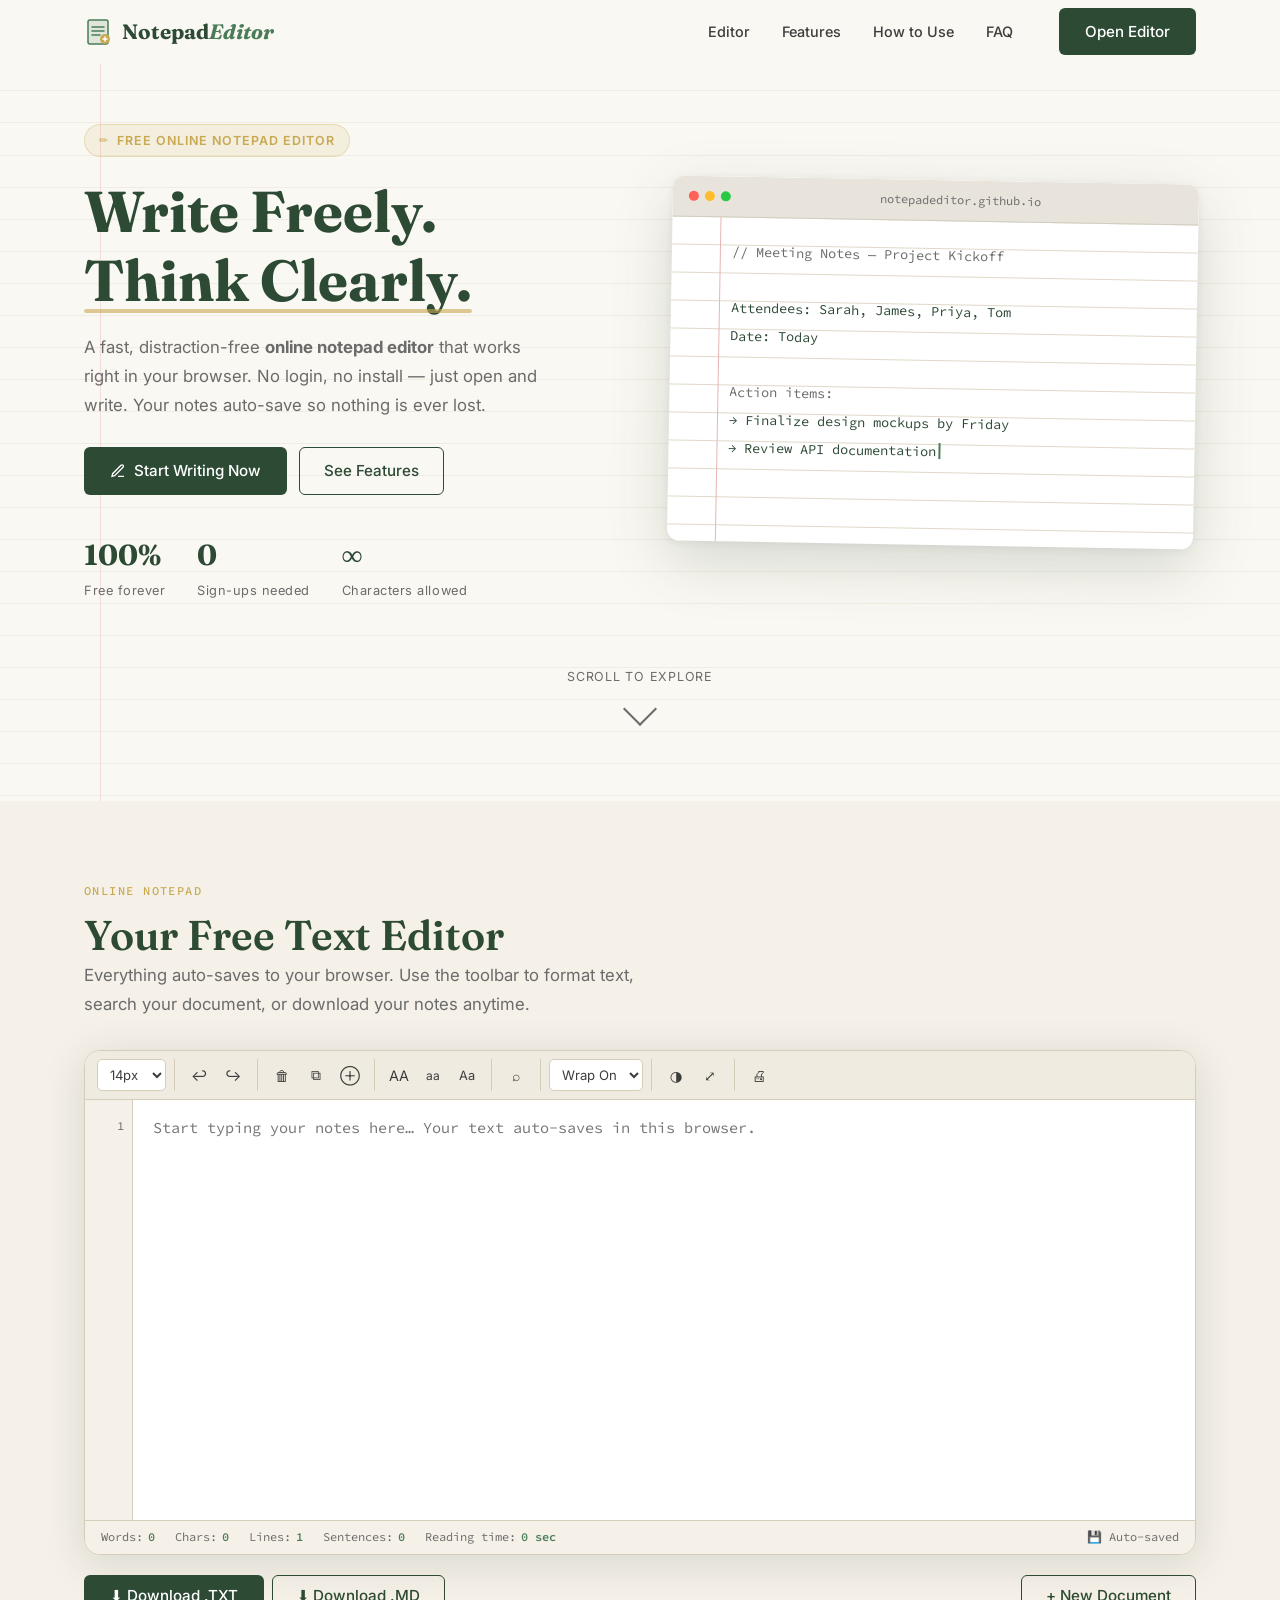
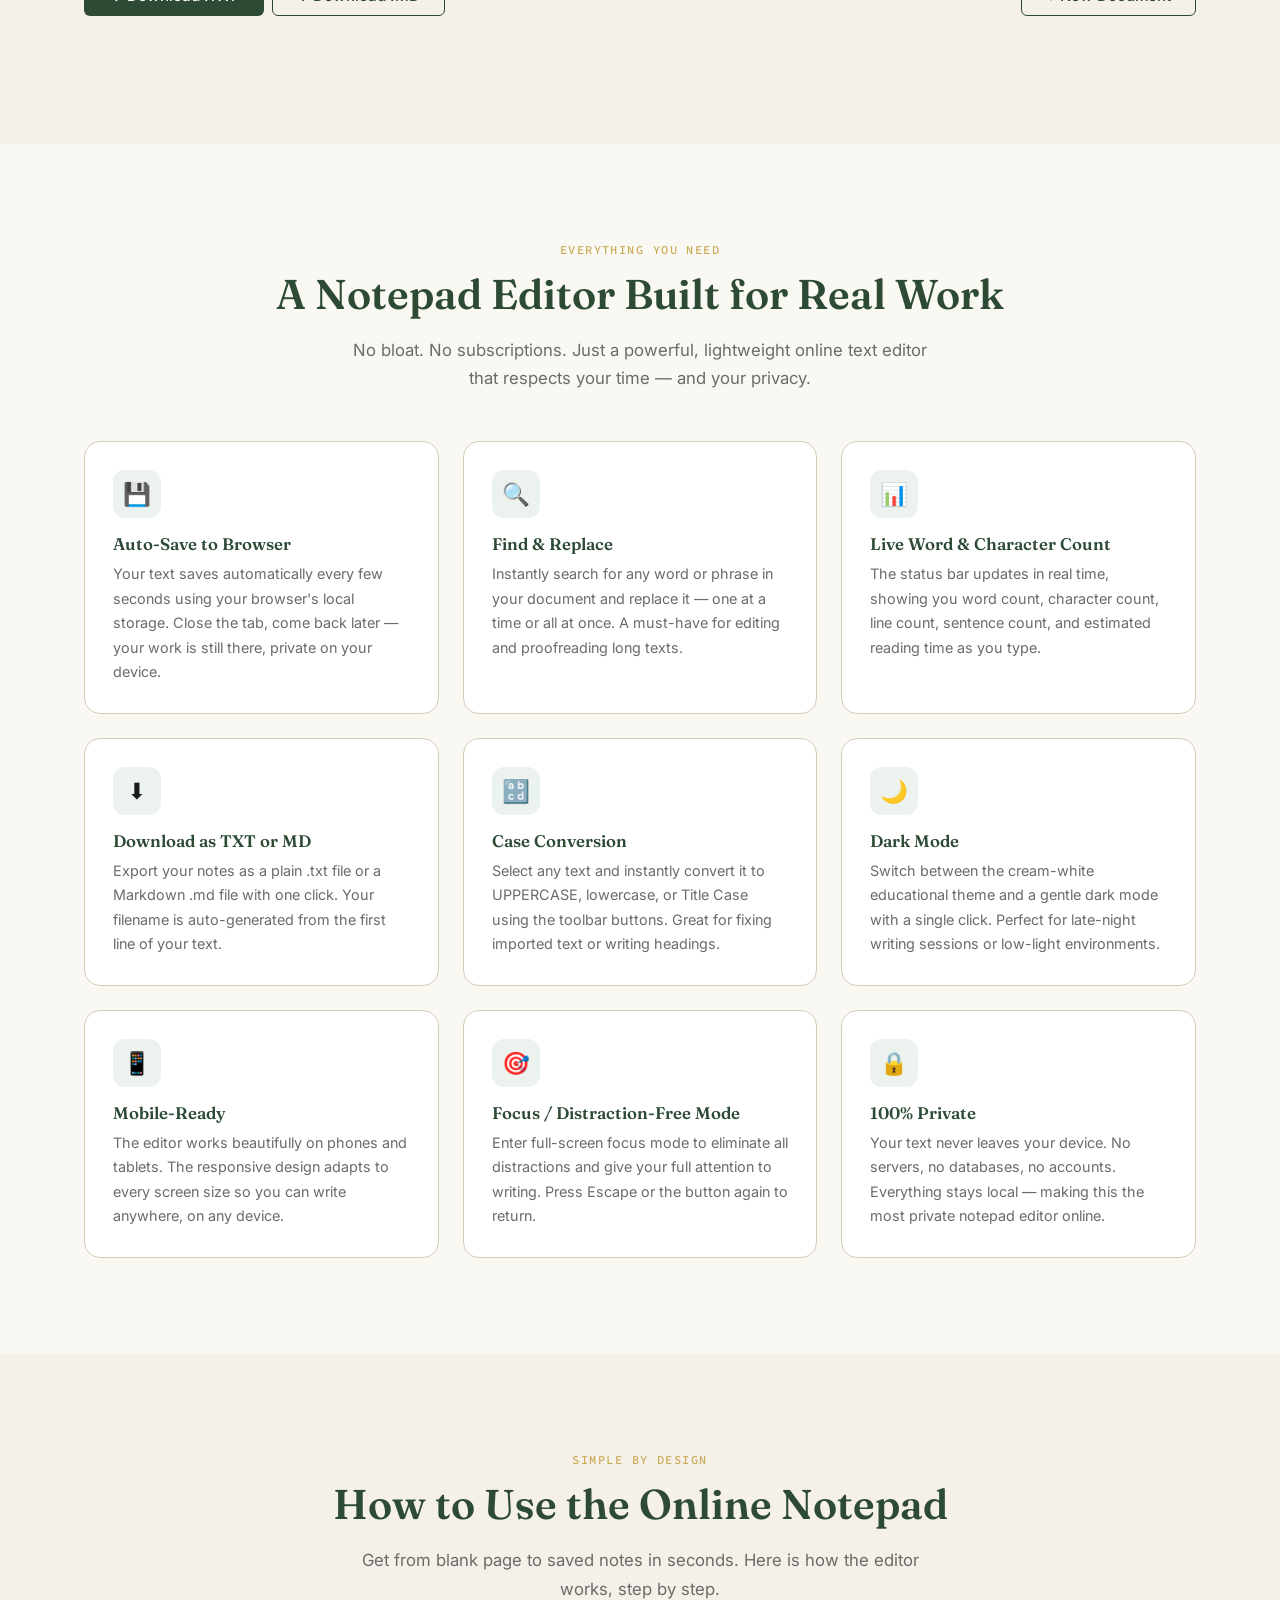
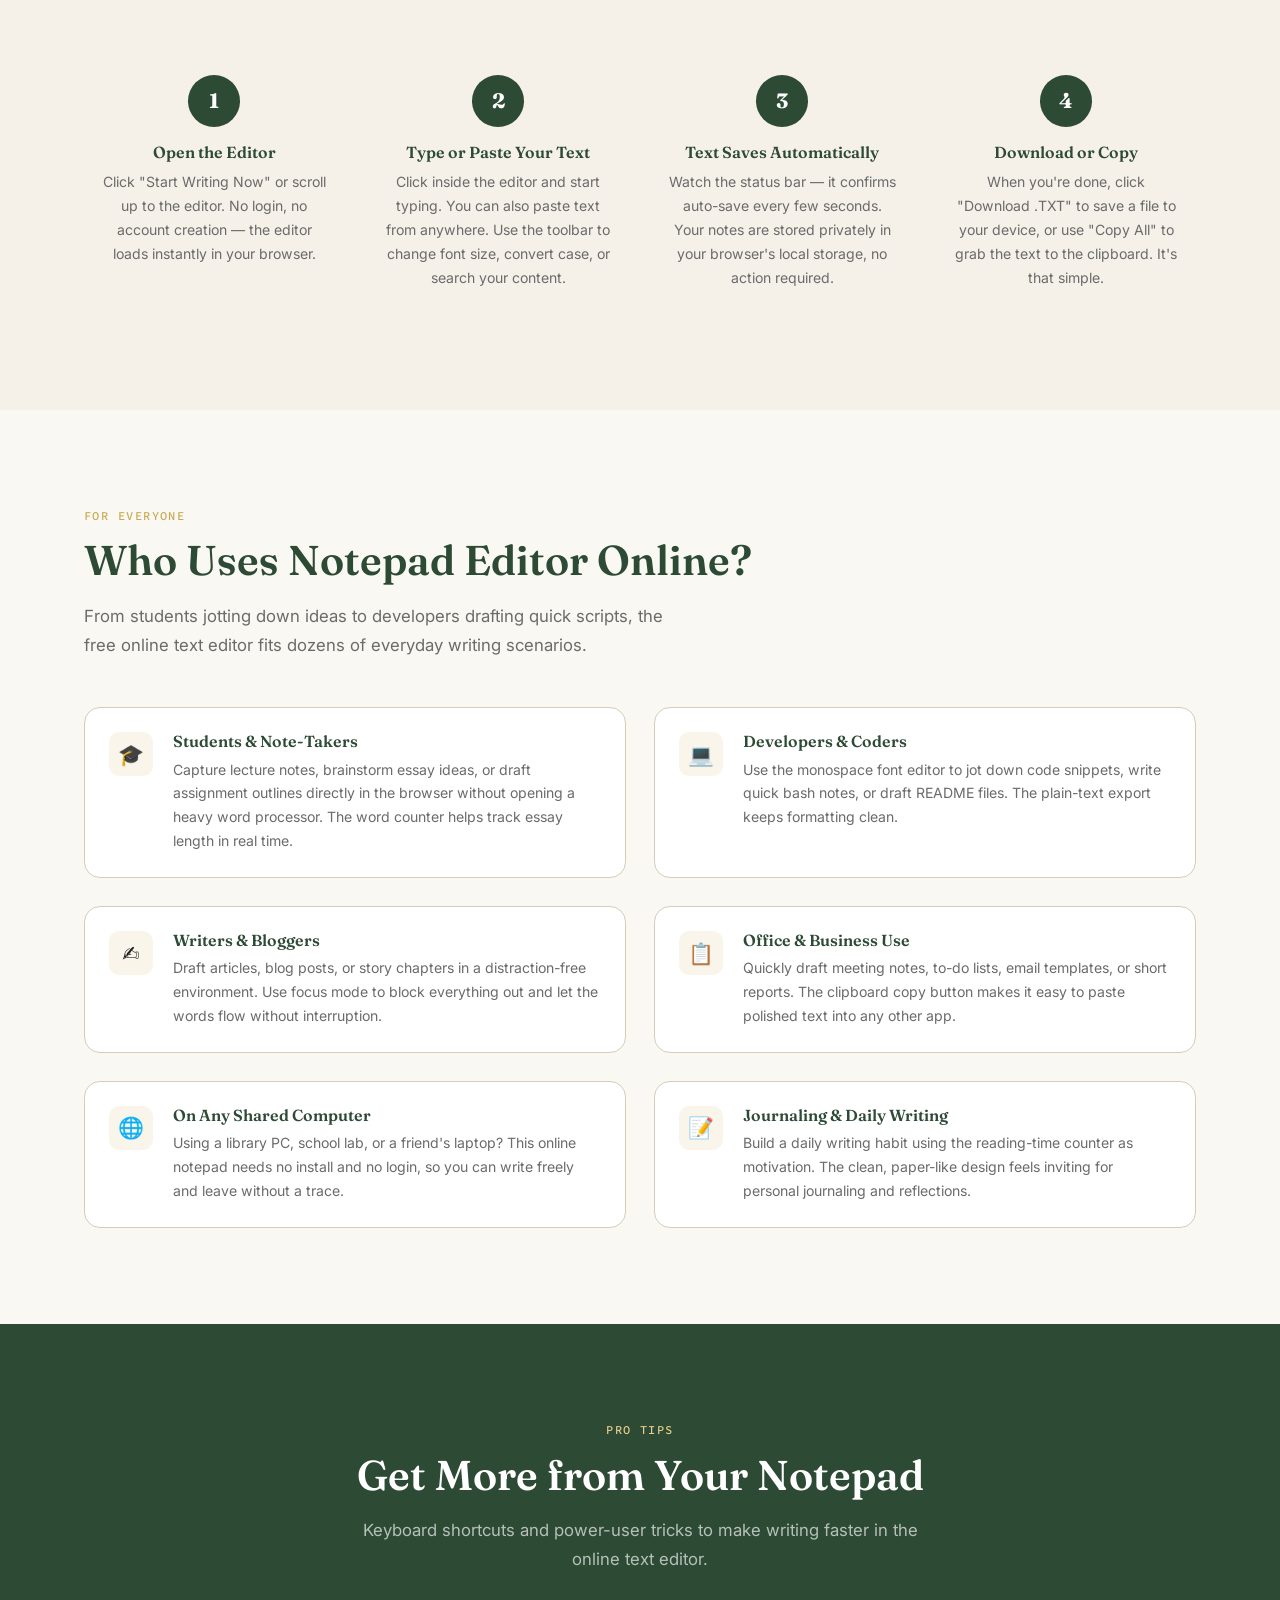
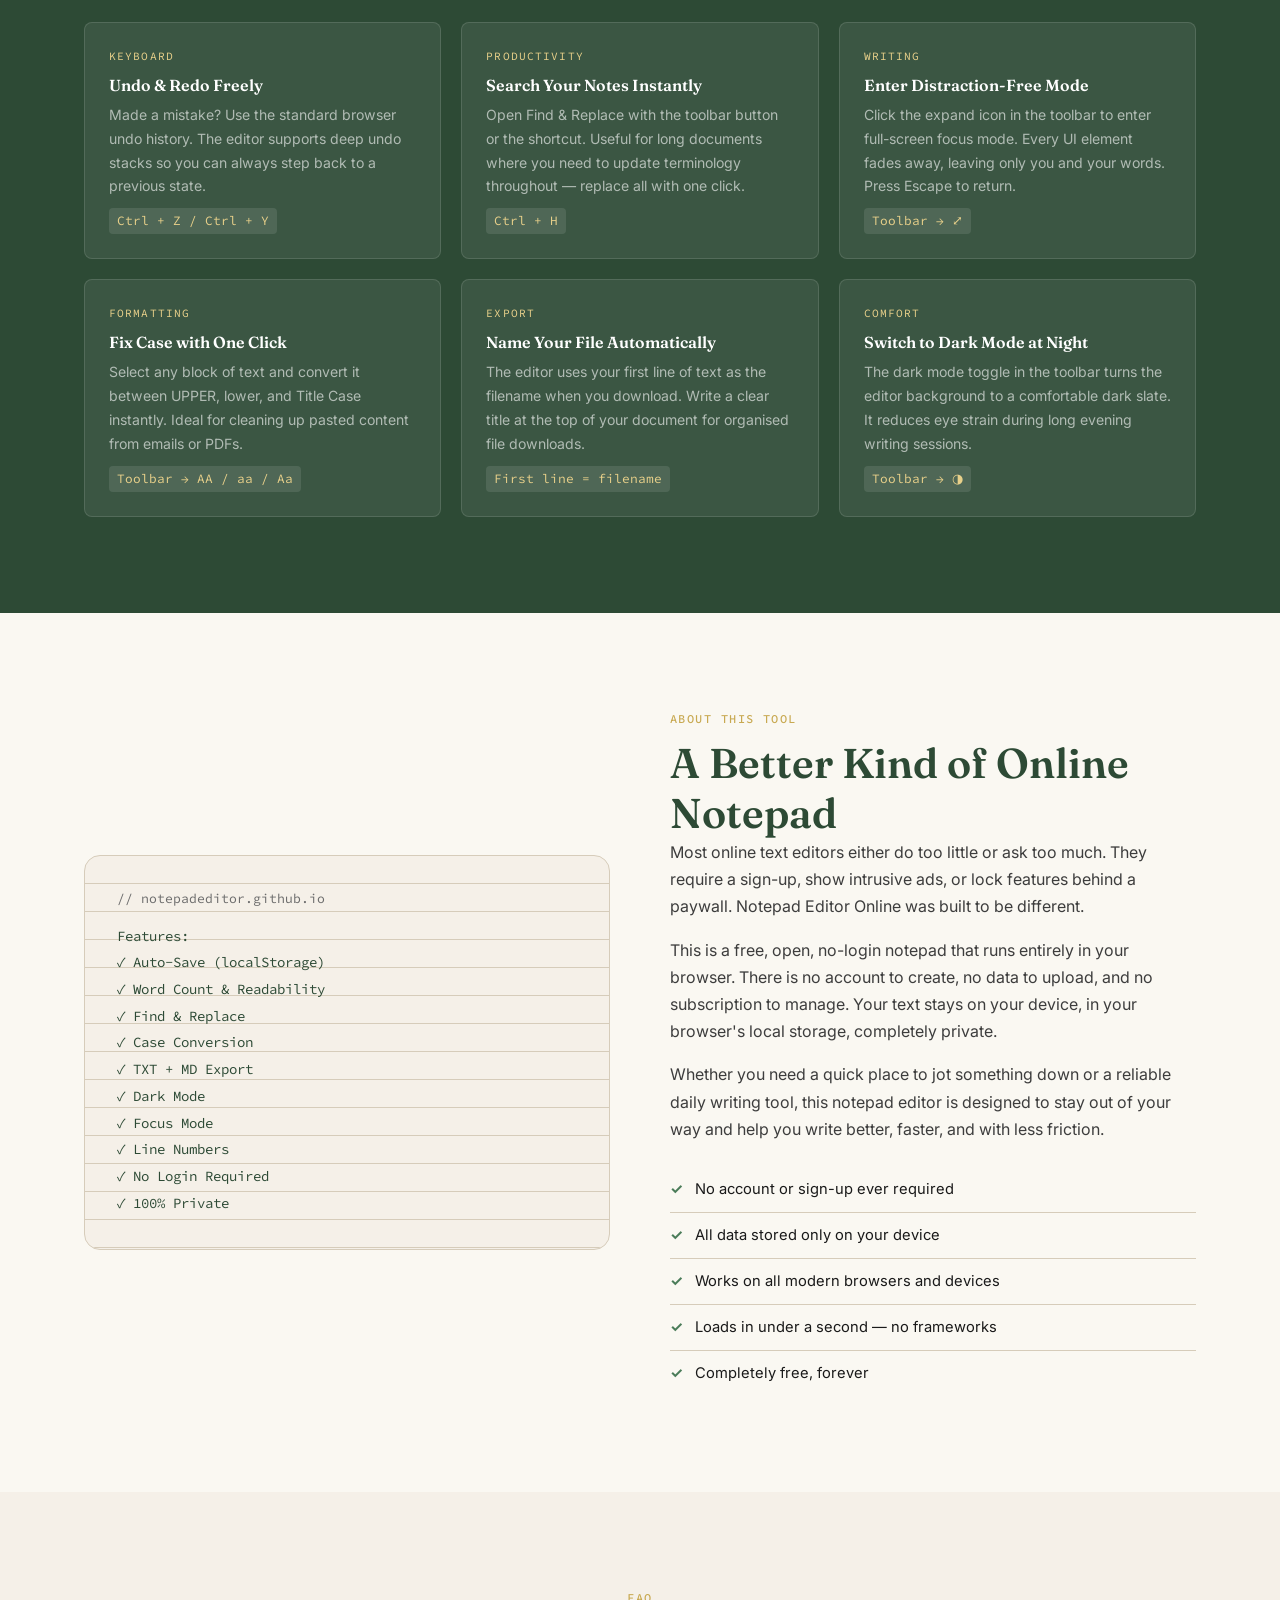
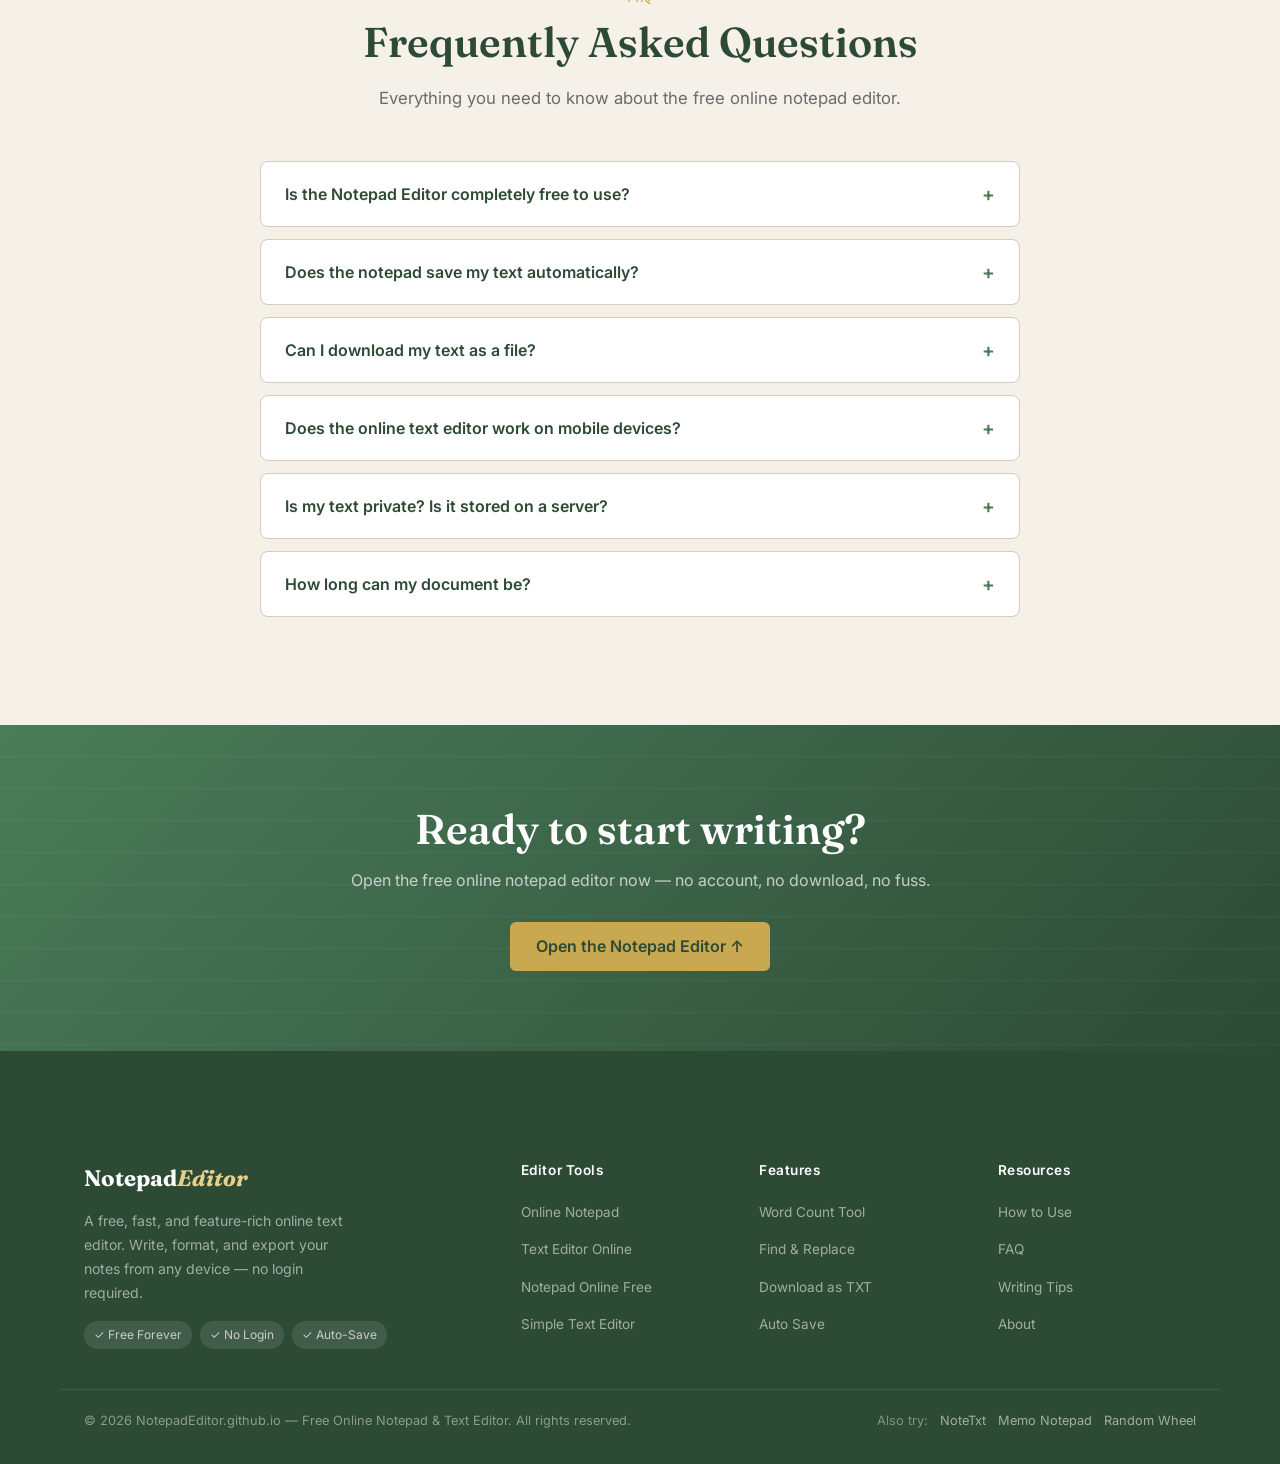
==== index.html @ 43a80bfe "Add files via upload" ====
<!DOCTYPE html>
<html lang="en">
<head>
  <meta charset="UTF-8">
  <meta name="viewport" content="width=device-width, initial-scale=1.0">
  <title>Notepad Editor Online — Free Text Editor | NotepadEditor.github.io</title>
  <meta name="description" content="Free online notepad editor with rich text formatting, word count, find & replace, auto-save, and download. Fast, distraction-free text editor — no login required.">
  <meta name="keywords" content="notepad editor, online notepad, text editor online, notepad online free, simple text editor, notepad editor online, free notepad, write online, online text editor">
  <meta name="robots" content="index, follow">
  <link rel="canonical" href="https://notepadeditor.github.io/">

  <!-- Open Graph -->
  <meta property="og:type" content="website">
  <meta property="og:url" content="https://notepadeditor.github.io/">
  <meta property="og:title" content="Notepad Editor Online — Free Text Editor">
  <meta property="og:description" content="Fast, free online notepad editor with word count, find & replace, auto-save, and download. No sign-up needed.">
  <meta property="og:image" content="https://notepadeditor.github.io/og-image.png">
  <meta property="og:site_name" content="NotepadEditor">

  <!-- Twitter Card -->
  <meta name="twitter:card" content="summary_large_image">
  <meta name="twitter:title" content="Notepad Editor Online — Free Text Editor">
  <meta name="twitter:description" content="Fast, free online notepad editor with word count, find & replace, auto-save, and download. No sign-up needed.">
  <meta name="twitter:image" content="https://notepadeditor.github.io/og-image.png">

  <!-- Analytics -->
  <script async src="https://www.googletagmanager.com/gtag/js?id=G-DH0NXE4ME3"></script>
  <script>
    window.dataLayer = window.dataLayer || [];
    function gtag(){dataLayer.push(arguments);}
    gtag('js', new Date());
    gtag('config', 'G-DH0NXE4ME3');
  </script>

  <!-- AdSense -->
  <script async src="https://pagead2.googlesyndication.com/pagead/js/adsbygoogle.js?client=ca-pub-9759808041159779" crossorigin="anonymous"></script>

  <!-- Schema Markup -->
  <script type="application/ld+json">
  {
    "@context": "https://schema.org",
    "@type": "WebApplication",
    "name": "Notepad Editor Online",
    "url": "https://notepadeditor.github.io/",
    "description": "A free online notepad and text editor with rich formatting, word count, find and replace, auto-save, and TXT download. No login required.",
    "applicationCategory": "ProductivityApplication",
    "operatingSystem": "Any",
    "browserRequirements": "Requires JavaScript",
    "offers": {
      "@type": "Offer",
      "price": "0",
      "priceCurrency": "USD"
    },
    "featureList": [
      "Word Count",
      "Character Count",
      "Find and Replace",
      "Auto Save",
      "Download as TXT",
      "Copy to Clipboard",
      "Text Formatting",
      "Line Numbers",
      "Dark Mode Toggle",
      "Distraction-Free Mode"
    ],
    "publisher": {
      "@type": "Organization",
      "name": "NotepadEditor"
    }
  }
  </script>
  <script type="application/ld+json">
  {
    "@context": "https://schema.org",
    "@type": "FAQPage",
    "mainEntity": [
      {
        "@type": "Question",
        "name": "Is the Notepad Editor completely free to use?",
        "acceptedAnswer": {
          "@type": "Answer",
          "text": "Yes! Notepad Editor Online is 100% free to use with no sign-up or login required. All features including auto-save, download, and find & replace are available at no cost."
        }
      },
      {
        "@type": "Question",
        "name": "Does Notepad Editor save my text automatically?",
        "acceptedAnswer": {
          "@type": "Answer",
          "text": "Yes, the editor auto-saves your text to your browser's local storage every few seconds. Your notes will still be there if you accidentally close the tab, as long as you return on the same browser."
        }
      },
      {
        "@type": "Question",
        "name": "Can I download my text file from the online notepad?",
        "acceptedAnswer": {
          "@type": "Answer",
          "text": "Absolutely. Click the Download button in the editor to save your text as a .txt file to your device at any time."
        }
      },
      {
        "@type": "Question",
        "name": "Does the online text editor work on mobile?",
        "acceptedAnswer": {
          "@type": "Answer",
          "text": "Yes. Notepad Editor is fully responsive and works on smartphones and tablets. The toolbar and editor adapt to smaller screens for a comfortable writing experience."
        }
      },
      {
        "@type": "Question",
        "name": "Is my data private when using this online notepad?",
        "acceptedAnswer": {
          "@type": "Answer",
          "text": "Your text is stored only in your own browser's local storage — it never leaves your device or gets sent to any server. Your notes remain completely private."
        }
      },
      {
        "@type": "Question",
        "name": "What is the maximum text length I can type?",
        "acceptedAnswer": {
          "@type": "Answer",
          "text": "There is no hard character limit imposed by the editor. You can type as much text as your browser's local storage allows, which is typically several megabytes — more than enough for any document."
        }
      }
    ]
  }
  </script>
  <script type="application/ld+json">
  {
    "@context": "https://schema.org",
    "@type": "BreadcrumbList",
    "itemListElement": [
      {
        "@type": "ListItem",
        "position": 1,
        "name": "Home",
        "item": "https://notepadeditor.github.io/"
      }
    ]
  }
  </script>

  <link rel="stylesheet" href="css/style.css">
</head>
<body>

  <!-- ===== HEADER ===== -->
  <div id="header-placeholder"></div>

  <!-- ===== HERO ===== -->
  <section class="hero" aria-label="Hero">
    <div class="hero-bg-lines" aria-hidden="true"></div>
    <div class="hero-margin-line" aria-hidden="true"></div>
    <div class="hero-inner container">
      <div class="hero-copy">
        <span class="hero-label">Free Online Notepad Editor</span>
        <h1>Write Freely.<br><span>Think Clearly.</span></h1>
        <p class="hero-desc">A fast, distraction-free <strong>online notepad editor</strong> that works right in your browser. No login, no install — just open and write. Your notes auto-save so nothing is ever lost.</p>
        <div class="hero-actions">
          <a href="#editor" class="btn-primary">
            <svg width="16" height="16" fill="none" stroke="currentColor" stroke-width="2" viewBox="0 0 24 24"><path d="M12 20h9M16.5 3.5a2.121 2.121 0 013 3L7 19l-4 1 1-4 12.5-12.5z"/></svg>
            Start Writing Now
          </a>
          <a href="#features" class="btn-secondary">See Features</a>
        </div>
        <div class="hero-stats">
          <div class="stat-item">
            <div class="stat-num">100%</div>
            <div class="stat-lbl">Free forever</div>
          </div>
          <div class="stat-item">
            <div class="stat-num">0</div>
            <div class="stat-lbl">Sign-ups needed</div>
          </div>
          <div class="stat-item">
            <div class="stat-num">∞</div>
            <div class="stat-lbl">Characters allowed</div>
          </div>
        </div>
      </div>
      <div class="hero-visual" aria-hidden="true">
        <div class="notebook-preview">
          <div class="nb-chrome">
            <div class="nb-dots">
              <span class="nb-dot r"></span>
              <span class="nb-dot y"></span>
              <span class="nb-dot g"></span>
            </div>
            <span class="nb-title">notepadeditor.github.io</span>
          </div>
          <div class="nb-body">
            <div class="nb-margin"></div>
            <div class="nb-text-line dim">// Meeting Notes — Project Kickoff</div>
            <div class="nb-text-line"></div>
            <div class="nb-text-line typed">Attendees: Sarah, James, Priya, Tom</div>
            <div class="nb-text-line typed">Date: Today</div>
            <div class="nb-text-line"></div>
            <div class="nb-text-line dim">Action items:</div>
            <div class="nb-text-line typed">→ Finalize design mockups by Friday</div>
            <div class="nb-text-line typed">→ Review API documentation<span class="nb-cursor"></span></div>
            <div class="nb-text-line"></div>
            <div class="nb-text-line"></div>
          </div>
        </div>
      </div>
    </div>
    <div class="scroll-hint container">
      <span>Scroll to explore</span>
      <div class="scroll-arrow"></div>
    </div>
  </section>

  <!-- ===== EDITOR SECTION ===== -->
  <section id="editor" aria-label="Notepad Editor">
    <div class="container">
      <div class="editor-section-head">
        <span class="section-eyebrow">Online Notepad</span>
        <h2>Your Free Text Editor</h2>
        <p class="section-sub">Everything auto-saves to your browser. Use the toolbar to format text, search your document, or download your notes anytime.</p>
      </div>
      <div class="editor-wrapper">
        <!-- Toolbar -->
        <div class="editor-toolbar" role="toolbar" aria-label="Formatting toolbar">
          <div class="toolbar-group">
            <select class="tb-select" id="font-size-select" title="Font Size" aria-label="Font size">
              <option value="12">12px</option>
              <option value="14" selected>14px</option>
              <option value="16">16px</option>
              <option value="18">18px</option>
              <option value="20">20px</option>
              <option value="24">24px</option>
            </select>
          </div>
          <div class="toolbar-group">
            <button class="tb-btn" id="btn-undo" title="Undo (Ctrl+Z)" aria-label="Undo">↩</button>
            <button class="tb-btn" id="btn-redo" title="Redo (Ctrl+Y)" aria-label="Redo">↪</button>
          </div>
          <div class="toolbar-group">
            <button class="tb-btn" id="btn-clear" title="Clear editor" aria-label="Clear all text">🗑</button>
            <button class="tb-btn" id="btn-copy" title="Copy all text (Ctrl+Shift+C)" aria-label="Copy all">⧉</button>
            <button class="tb-btn" id="btn-paste-clean" title="Paste & strip formatting" aria-label="Paste plain text">⊕</button>
          </div>
          <div class="toolbar-group">
            <button class="tb-btn" id="btn-upper" title="UPPERCASE selection" aria-label="Uppercase">AA</button>
            <button class="tb-btn" id="btn-lower" title="lowercase selection" aria-label="Lowercase" style="font-size:0.75rem;">aa</button>
            <button class="tb-btn" id="btn-title" title="Title Case selection" aria-label="Title case" style="font-size:0.8rem;">Aa</button>
          </div>
          <div class="toolbar-group">
            <button class="tb-btn" id="btn-find" title="Find & Replace (Ctrl+H)" aria-label="Find and replace">⌕</button>
          </div>
          <div class="toolbar-group">
            <select class="tb-select" id="wrap-select" title="Line wrap" aria-label="Line wrap">
              <option value="soft">Wrap On</option>
              <option value="off">Wrap Off</option>
            </select>
          </div>
          <div class="toolbar-group">
            <button class="tb-btn" id="btn-dark" title="Toggle dark mode" aria-label="Toggle dark mode">◑</button>
            <button class="tb-btn" id="btn-focus" title="Distraction-free mode (F11)" aria-label="Focus mode">⤢</button>
          </div>
          <div class="toolbar-group">
            <button class="tb-btn" id="btn-print" title="Print document" aria-label="Print">🖨</button>
          </div>
        </div>

        <!-- Find & Replace -->
        <div class="find-replace-panel" id="find-replace-panel" role="search" aria-label="Find and Replace">
          <input type="text" class="fr-input" id="find-input" placeholder="Find…" aria-label="Search text">
          <input type="text" class="fr-input" id="replace-input" placeholder="Replace with…" aria-label="Replace with">
          <button class="btn-secondary" id="btn-replace-one" style="height:32px;padding:0 12px;font-size:0.82rem;">Replace</button>
          <button class="btn-secondary" id="btn-replace-all" style="height:32px;padding:0 12px;font-size:0.82rem;">Replace All</button>
          <span class="fr-count" id="fr-count" aria-live="polite"></span>
          <button class="tb-btn" id="btn-close-fr" title="Close find panel" aria-label="Close find panel" style="margin-left:auto;">✕</button>
        </div>

        <!-- Editor Body -->
        <div class="editor-main">
          <div class="editor-textarea-wrap">
            <div class="line-numbers" id="line-numbers" aria-hidden="true">1</div>
            <textarea
              id="main-editor"
              spellcheck="true"
              autocorrect="on"
              autocapitalize="sentences"
              placeholder="Start typing your notes here… Your text auto-saves in this browser."
              aria-label="Text editor area"
            ></textarea>
          </div>
        </div>

        <!-- Status Bar -->
        <div class="editor-statusbar" role="status" aria-live="polite">
          <span class="status-item">Words: <strong id="stat-words">0</strong></span>
          <span class="status-item">Chars: <strong id="stat-chars">0</strong></span>
          <span class="status-item">Lines: <strong id="stat-lines">1</strong></span>
          <span class="status-item">Sentences: <strong id="stat-sentences">0</strong></span>
          <span class="status-item">Reading time: <strong id="stat-read">0 sec</strong></span>
          <span class="status-item" style="margin-left:auto;" id="save-status">💾 Auto-saved</span>
        </div>
      </div>

      <!-- Download / Action buttons -->
      <div class="editor-actions-bar">
        <div class="action-group">
          <button class="btn-primary" id="btn-download-txt">
            ⬇ Download .TXT
          </button>
          <button class="btn-secondary" id="btn-download-md">
            ⬇ Download .MD
          </button>
        </div>
        <button class="btn-secondary" id="btn-new-doc" style="margin-left:auto;">
          + New Document
        </button>
      </div>
    </div>
  </section>

  <!-- ===== AD SLOT ===== -->
  <div style="text-align:center;padding:24px 0;background:var(--paper);">
    <ins class="adsbygoogle" style="display:block" data-ad-client="ca-pub-9759808041159779" data-ad-slot="auto" data-ad-format="auto" data-full-width-responsive="true"></ins>
    <script>(adsbygoogle = window.adsbygoogle || []).push({});</script>
  </div>

  <!-- ===== FEATURES SECTION ===== -->
  <section id="features" aria-label="Features">
    <div class="container">
      <div class="text-center">
        <span class="section-eyebrow reveal">Everything you need</span>
        <h2 class="section-head reveal">A Notepad Editor Built for Real Work</h2>
        <p class="section-sub reveal">No bloat. No subscriptions. Just a powerful, lightweight online text editor that respects your time — and your privacy.</p>
      </div>
      <div class="features-grid">
        <div class="feature-card reveal reveal-delay-1">
          <div class="feature-icon">💾</div>
          <h3>Auto-Save to Browser</h3>
          <p>Your text saves automatically every few seconds using your browser's local storage. Close the tab, come back later — your work is still there, private on your device.</p>
        </div>
        <div class="feature-card reveal reveal-delay-2">
          <div class="feature-icon">🔍</div>
          <h3>Find & Replace</h3>
          <p>Instantly search for any word or phrase in your document and replace it — one at a time or all at once. A must-have for editing and proofreading long texts.</p>
        </div>
        <div class="feature-card reveal reveal-delay-3">
          <div class="feature-icon">📊</div>
          <h3>Live Word & Character Count</h3>
          <p>The status bar updates in real time, showing you word count, character count, line count, sentence count, and estimated reading time as you type.</p>
        </div>
        <div class="feature-card reveal reveal-delay-1">
          <div class="feature-icon">⬇</div>
          <h3>Download as TXT or MD</h3>
          <p>Export your notes as a plain .txt file or a Markdown .md file with one click. Your filename is auto-generated from the first line of your text.</p>
        </div>
        <div class="feature-card reveal reveal-delay-2">
          <div class="feature-icon">🔡</div>
          <h3>Case Conversion</h3>
          <p>Select any text and instantly convert it to UPPERCASE, lowercase, or Title Case using the toolbar buttons. Great for fixing imported text or writing headings.</p>
        </div>
        <div class="feature-card reveal reveal-delay-3">
          <div class="feature-icon">🌙</div>
          <h3>Dark Mode</h3>
          <p>Switch between the cream-white educational theme and a gentle dark mode with a single click. Perfect for late-night writing sessions or low-light environments.</p>
        </div>
        <div class="feature-card reveal reveal-delay-1">
          <div class="feature-icon">📱</div>
          <h3>Mobile-Ready</h3>
          <p>The editor works beautifully on phones and tablets. The responsive design adapts to every screen size so you can write anywhere, on any device.</p>
        </div>
        <div class="feature-card reveal reveal-delay-2">
          <div class="feature-icon">🎯</div>
          <h3>Focus / Distraction-Free Mode</h3>
          <p>Enter full-screen focus mode to eliminate all distractions and give your full attention to writing. Press Escape or the button again to return.</p>
        </div>
        <div class="feature-card reveal reveal-delay-3">
          <div class="feature-icon">🔒</div>
          <h3>100% Private</h3>
          <p>Your text never leaves your device. No servers, no databases, no accounts. Everything stays local — making this the most private notepad editor online.</p>
        </div>
      </div>
    </div>
  </section>

  <!-- ===== HOW TO USE ===== -->
  <section id="how-to-use" aria-label="How to use the notepad editor">
    <div class="container">
      <div class="text-center">
        <span class="section-eyebrow reveal">Simple by design</span>
        <h2 class="section-head reveal">How to Use the Online Notepad</h2>
        <p class="section-sub reveal">Get from blank page to saved notes in seconds. Here is how the editor works, step by step.</p>
      </div>
      <div class="steps-grid">
        <div class="step-card reveal reveal-delay-1">
          <div class="step-num">1</div>
          <h3>Open the Editor</h3>
          <p>Click "Start Writing Now" or scroll up to the editor. No login, no account creation — the editor loads instantly in your browser.</p>
        </div>
        <div class="step-card reveal reveal-delay-2">
          <div class="step-num">2</div>
          <h3>Type or Paste Your Text</h3>
          <p>Click inside the editor and start typing. You can also paste text from anywhere. Use the toolbar to change font size, convert case, or search your content.</p>
        </div>
        <div class="step-card reveal reveal-delay-3">
          <div class="step-num">3</div>
          <h3>Text Saves Automatically</h3>
          <p>Watch the status bar — it confirms auto-save every few seconds. Your notes are stored privately in your browser's local storage, no action required.</p>
        </div>
        <div class="step-card reveal reveal-delay-3">
          <div class="step-num">4</div>
          <h3>Download or Copy</h3>
          <p>When you're done, click "Download .TXT" to save a file to your device, or use "Copy All" to grab the text to the clipboard. It's that simple.</p>
        </div>
      </div>
    </div>
  </section>

  <!-- ===== USE CASES ===== -->
  <section id="use-cases" aria-label="Who uses this notepad editor">
    <div class="container">
      <div>
        <span class="section-eyebrow reveal">For everyone</span>
        <h2 class="section-head reveal">Who Uses Notepad Editor Online?</h2>
        <p class="section-sub reveal">From students jotting down ideas to developers drafting quick scripts, the free online text editor fits dozens of everyday writing scenarios.</p>
      </div>
      <div class="use-cases-grid">
        <div class="use-case-card reveal">
          <div class="uc-icon">🎓</div>
          <div class="uc-body">
            <h3>Students & Note-Takers</h3>
            <p>Capture lecture notes, brainstorm essay ideas, or draft assignment outlines directly in the browser without opening a heavy word processor. The word counter helps track essay length in real time.</p>
          </div>
        </div>
        <div class="use-case-card reveal">
          <div class="uc-icon">💻</div>
          <div class="uc-body">
            <h3>Developers & Coders</h3>
            <p>Use the monospace font editor to jot down code snippets, write quick bash notes, or draft README files. The plain-text export keeps formatting clean.</p>
          </div>
        </div>
        <div class="use-case-card reveal">
          <div class="uc-icon">✍️</div>
          <div class="uc-body">
            <h3>Writers & Bloggers</h3>
            <p>Draft articles, blog posts, or story chapters in a distraction-free environment. Use focus mode to block everything out and let the words flow without interruption.</p>
          </div>
        </div>
        <div class="use-case-card reveal">
          <div class="uc-icon">📋</div>
          <div class="uc-body">
            <h3>Office & Business Use</h3>
            <p>Quickly draft meeting notes, to-do lists, email templates, or short reports. The clipboard copy button makes it easy to paste polished text into any other app.</p>
          </div>
        </div>
        <div class="use-case-card reveal">
          <div class="uc-icon">🌐</div>
          <div class="uc-body">
            <h3>On Any Shared Computer</h3>
            <p>Using a library PC, school lab, or a friend's laptop? This online notepad needs no install and no login, so you can write freely and leave without a trace.</p>
          </div>
        </div>
        <div class="use-case-card reveal">
          <div class="uc-icon">📝</div>
          <div class="uc-body">
            <h3>Journaling & Daily Writing</h3>
            <p>Build a daily writing habit using the reading-time counter as motivation. The clean, paper-like design feels inviting for personal journaling and reflections.</p>
          </div>
        </div>
      </div>
    </div>
  </section>

  <!-- ===== TIPS SECTION ===== -->
  <section id="tips" aria-label="Writing tips and shortcuts">
    <div class="container">
      <div class="text-center">
        <span class="section-eyebrow">Pro Tips</span>
        <h2 class="section-head">Get More from Your Notepad</h2>
        <p class="section-sub">Keyboard shortcuts and power-user tricks to make writing faster in the online text editor.</p>
      </div>
      <div class="tips-grid">
        <div class="tip-card reveal">
          <span class="tip-tag">Keyboard</span>
          <h3>Undo & Redo Freely</h3>
          <p>Made a mistake? Use the standard browser undo history. The editor supports deep undo stacks so you can always step back to a previous state.</p>
          <span class="tip-shortcut">Ctrl + Z / Ctrl + Y</span>
        </div>
        <div class="tip-card reveal">
          <span class="tip-tag">Productivity</span>
          <h3>Search Your Notes Instantly</h3>
          <p>Open Find & Replace with the toolbar button or the shortcut. Useful for long documents where you need to update terminology throughout — replace all with one click.</p>
          <span class="tip-shortcut">Ctrl + H</span>
        </div>
        <div class="tip-card reveal">
          <span class="tip-tag">Writing</span>
          <h3>Enter Distraction-Free Mode</h3>
          <p>Click the expand icon in the toolbar to enter full-screen focus mode. Every UI element fades away, leaving only you and your words. Press Escape to return.</p>
          <span class="tip-shortcut">Toolbar → ⤢</span>
        </div>
        <div class="tip-card reveal">
          <span class="tip-tag">Formatting</span>
          <h3>Fix Case with One Click</h3>
          <p>Select any block of text and convert it between UPPER, lower, and Title Case instantly. Ideal for cleaning up pasted content from emails or PDFs.</p>
          <span class="tip-shortcut">Toolbar → AA / aa / Aa</span>
        </div>
        <div class="tip-card reveal">
          <span class="tip-tag">Export</span>
          <h3>Name Your File Automatically</h3>
          <p>The editor uses your first line of text as the filename when you download. Write a clear title at the top of your document for organised file downloads.</p>
          <span class="tip-shortcut">First line = filename</span>
        </div>
        <div class="tip-card reveal">
          <span class="tip-tag">Comfort</span>
          <h3>Switch to Dark Mode at Night</h3>
          <p>The dark mode toggle in the toolbar turns the editor background to a comfortable dark slate. It reduces eye strain during long evening writing sessions.</p>
          <span class="tip-shortcut">Toolbar → ◑</span>
        </div>
      </div>
    </div>
  </section>

  <!-- ===== ABOUT SECTION ===== -->
  <section id="about" aria-label="About Notepad Editor">
    <div class="container">
      <div class="about-grid">
        <div class="about-visual reveal">
          <div class="about-content">
            <p style="font-family:var(--font-mono);font-size:0.82rem;color:var(--ink-3);margin-bottom:12px">// notepadeditor.github.io</p>
            <p style="font-family:var(--font-mono);font-size:0.88rem;color:var(--forest);line-height:1.9">
              Features:<br>
              ✓ Auto-Save (localStorage)<br>
              ✓ Word Count &amp; Readability<br>
              ✓ Find &amp; Replace<br>
              ✓ Case Conversion<br>
              ✓ TXT + MD Export<br>
              ✓ Dark Mode<br>
              ✓ Focus Mode<br>
              ✓ Line Numbers<br>
              ✓ No Login Required<br>
              ✓ 100% Private
            </p>
          </div>
        </div>
        <div class="about-text reveal">
          <span class="section-eyebrow">About this tool</span>
          <h2>A Better Kind of Online Notepad</h2>
          <p>Most online text editors either do too little or ask too much. They require a sign-up, show intrusive ads, or lock features behind a paywall. Notepad Editor Online was built to be different.</p>
          <p>This is a free, open, no-login notepad that runs entirely in your browser. There is no account to create, no data to upload, and no subscription to manage. Your text stays on your device, in your browser's local storage, completely private.</p>
          <p>Whether you need a quick place to jot something down or a reliable daily writing tool, this notepad editor is designed to stay out of your way and help you write better, faster, and with less friction.</p>
          <ul class="about-list">
            <li>No account or sign-up ever required</li>
            <li>All data stored only on your device</li>
            <li>Works on all modern browsers and devices</li>
            <li>Loads in under a second — no frameworks</li>
            <li>Completely free, forever</li>
          </ul>
        </div>
      </div>
    </div>
  </section>

  <!-- ===== FAQ ===== -->
  <section id="faq" aria-label="Frequently Asked Questions">
    <div class="container">
      <div class="text-center">
        <span class="section-eyebrow reveal">FAQ</span>
        <h2 class="section-head reveal">Frequently Asked Questions</h2>
        <p class="section-sub reveal">Everything you need to know about the free online notepad editor.</p>
      </div>
      <div class="faq-list" role="list">
        <div class="faq-item" role="listitem">
          <button class="faq-q" aria-expanded="false">
            Is the Notepad Editor completely free to use?
            <span class="faq-icon" aria-hidden="true">+</span>
          </button>
          <div class="faq-a"><div class="faq-a-inner">Yes! Notepad Editor Online is 100% free to use with no sign-up or login required. All features — including auto-save, download, find & replace, case conversion, and focus mode — are available to everyone at no cost, with no premium tier.</div></div>
        </div>
        <div class="faq-item" role="listitem">
          <button class="faq-q" aria-expanded="false">
            Does the notepad save my text automatically?
            <span class="faq-icon" aria-hidden="true">+</span>
          </button>
          <div class="faq-a"><div class="faq-a-inner">Yes. The editor auto-saves your text to your browser's local storage every few seconds. If you accidentally close the tab or navigate away, your text will still be there when you return — on the same browser and device. The status bar confirms every save.</div></div>
        </div>
        <div class="faq-item" role="listitem">
          <button class="faq-q" aria-expanded="false">
            Can I download my text as a file?
            <span class="faq-icon" aria-hidden="true">+</span>
          </button>
          <div class="faq-a"><div class="faq-a-inner">Absolutely. Click "Download .TXT" to save a plain text file, or "Download .MD" for a Markdown file. The filename is taken from the first line of your document so your files stay organized. Downloads work on all modern desktop and mobile browsers.</div></div>
        </div>
        <div class="faq-item" role="listitem">
          <button class="faq-q" aria-expanded="false">
            Does the online text editor work on mobile devices?
            <span class="faq-icon" aria-hidden="true">+</span>
          </button>
          <div class="faq-a"><div class="faq-a-inner">Yes. Notepad Editor is fully responsive and tested on smartphones and tablets running iOS and Android. The toolbar and editor layout adapt to smaller screens to ensure a comfortable, accessible writing experience on any device.</div></div>
        </div>
        <div class="faq-item" role="listitem">
          <button class="faq-q" aria-expanded="false">
            Is my text private? Is it stored on a server?
            <span class="faq-icon" aria-hidden="true">+</span>
          </button>
          <div class="faq-a"><div class="faq-a-inner">Your text is stored only in your own browser's local storage — it never leaves your device and is never sent to any server or third party. This makes the notepad editor one of the most private writing tools available online. Clearing your browser data will erase saved notes.</div></div>
        </div>
        <div class="faq-item" role="listitem">
          <button class="faq-q" aria-expanded="false">
            How long can my document be?
            <span class="faq-icon" aria-hidden="true">+</span>
          </button>
          <div class="faq-a"><div class="faq-a-inner">There is no character or word limit enforced by the editor. You can write as much as your browser's local storage capacity allows, which is typically 5–10 MB of text per domain — more than enough for any document, article, or writing project.</div></div>
        </div>
      </div>
    </div>
  </section>

  <!-- ===== CTA BANNER ===== -->
  <section id="cta-banner" aria-label="Call to action">
    <div class="container">
      <h2>Ready to start writing?</h2>
      <p>Open the free online notepad editor now — no account, no download, no fuss.</p>
      <a href="#editor" class="btn-amber">Open the Notepad Editor ↑</a>
    </div>
  </section>

  <!-- ===== FOOTER ===== -->
  <div id="footer-placeholder"></div>

  <!-- ===== TOAST ===== -->
  <div class="toast" id="toast" role="alert" aria-live="polite"></div>

  <script src="js/header.js"></script>
  <script src="js/footer.js"></script>
  <script>
  (function () {
    'use strict';

    /* ——— EDITOR STATE ——— */
    const SAVE_KEY = 'notepadeditor-v1';
    let saveTimer = null;

    const editor     = document.getElementById('main-editor');
    const lineNums   = document.getElementById('line-numbers');
    const saveStatus = document.getElementById('save-status');

    /* ——— LOAD SAVED TEXT ——— */
    const saved = localStorage.getItem(SAVE_KEY);
    if (saved) editor.value = saved;

    /* ——— AUTO SAVE ——— */
    function scheduleSave() {
      if (saveTimer) clearTimeout(saveTimer);
      saveStatus.textContent = '⏳ Saving…';
      saveTimer = setTimeout(() => {
        localStorage.setItem(SAVE_KEY, editor.value);
        saveStatus.textContent = '💾 Auto-saved';
      }, 1200);
    }

    /* ——— STATS ——— */
    function updateStats() {
      const text = editor.value;
      const words = text.trim() === '' ? 0 : text.trim().split(/\s+/).length;
      const chars = text.length;
      const lines = text.split('\n').length;
      const sentences = (text.match(/[.!?]+/g) || []).length;
      const readSec = Math.ceil(words / 3.5);
      const readStr = readSec < 60 ? readSec + ' sec' : Math.ceil(readSec / 60) + ' min';
      document.getElementById('stat-words').textContent = words;
      document.getElementById('stat-chars').textContent = chars;
      document.getElementById('stat-lines').textContent = lines;
      document.getElementById('stat-sentences').textContent = sentences;
      document.getElementById('stat-read').textContent = readStr;
    }

    /* ——— LINE NUMBERS ——— */
    function updateLineNumbers() {
      const lineCount = editor.value.split('\n').length;
      let html = '';
      for (let i = 1; i <= lineCount; i++) html += i + '<br>';
      lineNums.innerHTML = html;
      lineNums.scrollTop = editor.scrollTop;
    }

    /* ——— SYNC LINE NUMBER SCROLL ——— */
    editor.addEventListener('scroll', () => { lineNums.scrollTop = editor.scrollTop; });

    /* ——— MAIN INPUT HANDLER ——— */
    editor.addEventListener('input', () => {
      updateStats();
      updateLineNumbers();
      scheduleSave();
      updateFindHighlight();
    });

    /* ——— FONT SIZE ——— */
    document.getElementById('font-size-select').addEventListener('change', function () {
      editor.style.fontSize = this.value + 'px';
    });

    /* ——— LINE WRAP ——— */
    document.getElementById('wrap-select').addEventListener('change', function () {
      editor.style.whiteSpace = this.value === 'off' ? 'pre' : 'pre-wrap';
      editor.wrap = this.value;
    });

    /* ——— CASE CONVERSION ——— */
    function transformCase(type) {
      const start = editor.selectionStart;
      const end = editor.selectionEnd;
      if (start === end) return;
      const sel = editor.value.substring(start, end);
      let transformed;
      if (type === 'upper') transformed = sel.toUpperCase();
      else if (type === 'lower') transformed = sel.toLowerCase();
      else transformed = sel.replace(/\b\w/g, c => c.toUpperCase());
      editor.value = editor.value.substring(0, start) + transformed + editor.value.substring(end);
      editor.setSelectionRange(start, end);
      editor.dispatchEvent(new Event('input'));
    }
    document.getElementById('btn-upper').addEventListener('click', () => transformCase('upper'));
    document.getElementById('btn-lower').addEventListener('click', () => transformCase('lower'));
    document.getElementById('btn-title').addEventListener('click', () => transformCase('title'));

    /* ——— COPY ALL ——— */
    document.getElementById('btn-copy').addEventListener('click', async () => {
      if (!editor.value) return;
      try {
        await navigator.clipboard.writeText(editor.value);
        showToast('Copied to clipboard!');
      } catch {
        editor.select();
        document.execCommand('copy');
        showToast('Copied!');
      }
    });

    /* ——— PASTE PLAIN ——— */
    document.getElementById('btn-paste-clean').addEventListener('click', async () => {
      try {
        const text = await navigator.clipboard.readText();
        insertAtCursor(text.replace(/\r\n/g, '\n'));
        showToast('Pasted as plain text');
      } catch {
        showToast('Paste from keyboard shortcut (Ctrl+V)');
      }
    });

    function insertAtCursor(text) {
      const start = editor.selectionStart;
      const end = editor.selectionEnd;
      editor.value = editor.value.substring(0, start) + text + editor.value.substring(end);
      editor.selectionStart = editor.selectionEnd = start + text.length;
      editor.dispatchEvent(new Event('input'));
    }

    /* ——— UNDO / REDO (via execCommand fallback) ——— */
    document.getElementById('btn-undo').addEventListener('click', () => { editor.focus(); document.execCommand('undo'); });
    document.getElementById('btn-redo').addEventListener('click', () => { editor.focus(); document.execCommand('redo'); });

    /* ——— CLEAR ——— */
    document.getElementById('btn-clear').addEventListener('click', () => {
      if (!editor.value || !confirm('Clear all text? This cannot be undone.')) return;
      editor.value = '';
      editor.dispatchEvent(new Event('input'));
      showToast('Editor cleared');
    });

    /* ——— PRINT ——— */
    document.getElementById('btn-print').addEventListener('click', () => { window.print(); });

    /* ——— DARK MODE ——— */
    const darkBtn = document.getElementById('btn-dark');
    let isDark = localStorage.getItem('npe-dark') === '1';
    function applyDark() {
      if (isDark) {
        document.body.style.setProperty('--cream', '#1E2328');
        document.body.style.setProperty('--paper', '#252B30');
        document.body.style.setProperty('--white', '#2D3540');
        document.body.style.setProperty('--rule', '#3A4250');
        document.body.style.setProperty('--ink', '#E8E4DC');
        document.body.style.setProperty('--ink-2', '#C8C4BC');
        document.body.style.setProperty('--ink-3', '#8A8880');
        darkBtn.classList.add('active');
      } else {
        document.body.style.removeProperty('--cream');
        document.body.style.removeProperty('--paper');
        document.body.style.removeProperty('--white');
        document.body.style.removeProperty('--rule');
        document.body.style.removeProperty('--ink');
        document.body.style.removeProperty('--ink-2');
        document.body.style.removeProperty('--ink-3');
        darkBtn.classList.remove('active');
      }
    }
    applyDark();
    darkBtn.addEventListener('click', () => {
      isDark = !isDark;
      localStorage.setItem('npe-dark', isDark ? '1' : '0');
      applyDark();
    });

    /* ——— FOCUS MODE ——— */
    const focusBtn = document.getElementById('btn-focus');
    let isFocus = false;
    const editorWrapper = document.querySelector('.editor-wrapper');
    focusBtn.addEventListener('click', toggleFocus);
    document.addEventListener('keydown', e => { if (e.key === 'Escape' && isFocus) toggleFocus(); });
    function toggleFocus() {
      isFocus = !isFocus;
      if (isFocus) {
        editorWrapper.style.cssText = 'position:fixed;inset:0;z-index:2000;border-radius:0;border:none;';
        document.getElementById('main-editor').style.minHeight = 'calc(100vh - 100px)';
        focusBtn.classList.add('active');
        showToast('Focus mode — press Escape to exit');
      } else {
        editorWrapper.style.cssText = '';
        document.getElementById('main-editor').style.minHeight = '';
        focusBtn.classList.remove('active');
      }
    }

    /* ——— FIND & REPLACE ——— */
    const frPanel     = document.getElementById('find-replace-panel');
    const findInput   = document.getElementById('find-input');
    const replaceInput= document.getElementById('replace-input');
    const frCount     = document.getElementById('fr-count');

    document.getElementById('btn-find').addEventListener('click', () => {
      frPanel.classList.toggle('visible');
      if (frPanel.classList.contains('visible')) findInput.focus();
    });
    document.getElementById('btn-close-fr').addEventListener('click', () => {
      frPanel.classList.remove('visible');
      frCount.textContent = '';
    });
    document.addEventListener('keydown', e => {
      if ((e.ctrlKey || e.metaKey) && e.key === 'h') { e.preventDefault(); frPanel.classList.toggle('visible'); if (frPanel.classList.contains('visible')) findInput.focus(); }
    });

    function updateFindHighlight() {
      const q = findInput.value;
      if (!q) { frCount.textContent = ''; return; }
      const matches = editor.value.split(q).length - 1;
      frCount.textContent = matches + ' match' + (matches !== 1 ? 'es' : '');
    }
    findInput.addEventListener('input', updateFindHighlight);

    document.getElementById('btn-replace-one').addEventListener('click', () => {
      const q = findInput.value; const r = replaceInput.value;
      if (!q || !editor.value.includes(q)) return;
      editor.value = editor.value.replace(q, r);
      editor.dispatchEvent(new Event('input'));
      showToast('Replaced 1 occurrence');
    });
    document.getElementById('btn-replace-all').addEventListener('click', () => {
      const q = findInput.value; const r = replaceInput.value;
      if (!q) return;
      const count = editor.value.split(q).length - 1;
      if (count === 0) { showToast('No matches found'); return; }
      editor.value = editor.value.split(q).join(r);
      editor.dispatchEvent(new Event('input'));
      showToast(`Replaced ${count} occurrence${count !== 1 ? 's' : ''}`);
    });

    /* ——— DOWNLOAD ——— */
    function getFilename(ext) {
      const firstLine = editor.value.split('\n')[0].trim().substring(0, 40).replace(/[^a-z0-9\s-]/gi, '').replace(/\s+/g, '-').toLowerCase();
      return (firstLine || 'my-notes') + '.' + ext;
    }
    document.getElementById('btn-download-txt').addEventListener('click', () => {
      downloadFile(editor.value, getFilename('txt'), 'text/plain');
    });
    document.getElementById('btn-download-md').addEventListener('click', () => {
      downloadFile(editor.value, getFilename('md'), 'text/markdown');
    });
    function downloadFile(content, filename, mime) {
      const a = document.createElement('a');
      a.href = URL.createObjectURL(new Blob([content], { type: mime }));
      a.download = filename;
      a.click();
      URL.revokeObjectURL(a.href);
      showToast('Downloaded: ' + filename);
    }

    /* ——— NEW DOCUMENT ——— */
    document.getElementById('btn-new-doc').addEventListener('click', () => {
      if (!editor.value || confirm('Start a new document? Current text will be saved in your browser.')) {
        localStorage.setItem(SAVE_KEY, editor.value);
        editor.value = '';
        editor.dispatchEvent(new Event('input'));
        editor.focus();
        showToast('New document started');
      }
    });

    /* ——— TOAST ——— */
    let toastTimer;
    function showToast(msg) {
      const t = document.getElementById('toast');
      t.textContent = msg; t.classList.add('show');
      if (toastTimer) clearTimeout(toastTimer);
      toastTimer = setTimeout(() => t.classList.remove('show'), 2500);
    }

    /* ——— FAQ ACCORDION ——— */
    document.querySelectorAll('.faq-q').forEach(btn => {
      btn.addEventListener('click', () => {
        const item = btn.closest('.faq-item');
        const isOpen = item.classList.contains('open');
        document.querySelectorAll('.faq-item').forEach(i => { i.classList.remove('open'); i.querySelector('.faq-q').setAttribute('aria-expanded','false'); });
        if (!isOpen) { item.classList.add('open'); btn.setAttribute('aria-expanded','true'); }
      });
    });

    /* ——— SCROLL REVEAL ——— */
    const revealEls = document.querySelectorAll('.reveal');
    const revealObserver = new IntersectionObserver((entries) => {
      entries.forEach(e => { if (e.isIntersecting) { e.target.classList.add('visible'); revealObserver.unobserve(e.target); } });
    }, { threshold: 0.12 });
    revealEls.forEach(el => revealObserver.observe(el));

    /* ——— INITIAL STATE ——— */
    updateStats();
    updateLineNumbers();

  })();
  </script>
</body>
</html>
---- css/style.css ----
/* ===== NOTEPAD EDITOR — Educational Theme ===== */
/* Palette: Cream #FAF8F2, Forest Green #2D4A35, Amber #C8A951, 
   Soft Sage #4A7C59, Ink #1A1A1A, Paper #F5F0E8 */

@import url('https://fonts.googleapis.com/css2?family=Fraunces:ital,wght@0,400;0,600;0,700;1,400&family=Inter:wght@300;400;500;600&family=Source+Code+Pro:wght@400;500&display=swap');

*, *::before, *::after { box-sizing: border-box; margin: 0; padding: 0; }

:root {
  --cream:   #FAF8F2;
  --paper:   #F5F0E8;
  --forest:  #2D4A35;
  --sage:    #4A7C59;
  --amber:   #C8A951;
  --amber-lt:#E8D08A;
  --ink:     #1A1A1A;
  --ink-2:   #3D3D3D;
  --ink-3:   #6B6B6B;
  --rule:    #D6CCBA;
  --margin:  #E8B4B4;
  --white:   #FFFFFF;
  --radius:  8px;
  --radius-lg: 16px;
  --shadow:  0 2px 16px rgba(45,74,53,0.10);
  --shadow-lg: 0 8px 40px rgba(45,74,53,0.15);
  --font-display: 'Fraunces', Georgia, serif;
  --font-body:    'Inter', system-ui, sans-serif;
  --font-mono:    'Source Code Pro', monospace;
  --header-h: 64px;
  --transition: 0.2s ease;
}

html { scroll-behavior: smooth; font-size: 16px; }
body {
  background: var(--cream);
  color: var(--ink);
  font-family: var(--font-body);
  line-height: 1.7;
  overflow-x: hidden;
}

/* ===== TYPOGRAPHY ===== */
h1, h2, h3 { font-family: var(--font-display); line-height: 1.2; color: var(--forest); }
h1 { font-size: clamp(2.2rem, 5vw, 3.6rem); font-weight: 700; }
h2 { font-size: clamp(1.7rem, 3.5vw, 2.6rem); font-weight: 600; }
h3 { font-size: clamp(1.1rem, 2vw, 1.4rem); font-weight: 600; }
p  { color: var(--ink-2); }
em { font-style: italic; color: var(--sage); }
a  { color: var(--sage); text-decoration: none; transition: color var(--transition); }
a:hover { color: var(--forest); }

/* ===== LAYOUT UTILITIES ===== */
.container { max-width: 1160px; margin: 0 auto; padding: 0 24px; }
.section-eyebrow {
  font-family: var(--font-mono);
  font-size: 0.75rem;
  letter-spacing: 0.12em;
  text-transform: uppercase;
  color: var(--amber);
  font-weight: 500;
  margin-bottom: 10px;
  display: block;
}
.section-head { margin-bottom: 16px; }
.section-sub { color: var(--ink-3); max-width: 580px; font-size: 1.05rem; }
.text-center { text-align: center; }
.text-center .section-sub { margin: 0 auto; }

/* ===== BUTTONS ===== */
.btn-primary {
  display: inline-flex; align-items: center; gap: 8px;
  background: var(--forest); color: var(--white);
  padding: 11px 26px; border-radius: 6px; font-weight: 500;
  font-size: 0.95rem; transition: background var(--transition), transform var(--transition);
  border: none; cursor: pointer; font-family: var(--font-body);
}
.btn-primary:hover { background: var(--sage); color: var(--white); transform: translateY(-1px); }
.btn-secondary {
  display: inline-flex; align-items: center; gap: 8px;
  background: transparent; color: var(--forest);
  padding: 10px 24px; border-radius: 6px; font-weight: 500;
  border: 1.5px solid var(--forest); font-size: 0.95rem;
  transition: all var(--transition); cursor: pointer; font-family: var(--font-body);
}
.btn-secondary:hover { background: var(--forest); color: var(--white); }
.btn-amber {
  display: inline-flex; align-items: center; gap: 8px;
  background: var(--amber); color: var(--forest);
  padding: 11px 26px; border-radius: 6px; font-weight: 600;
  border: none; cursor: pointer; font-family: var(--font-body);
  transition: background var(--transition), transform var(--transition);
}
.btn-amber:hover { background: var(--amber-lt); transform: translateY(-1px); }

/* ===== HEADER ===== */
.site-header {
  position: fixed; top: 0; left: 0; right: 0; z-index: 1000;
  height: var(--header-h);
  background: rgba(250,248,242,0.92);
  backdrop-filter: blur(12px);
  border-bottom: 1px solid transparent;
  transition: border-color var(--transition), box-shadow var(--transition);
}
.site-header.scrolled { border-color: var(--rule); box-shadow: var(--shadow); }
.header-inner {
  max-width: 1160px; margin: 0 auto; padding: 0 24px;
  height: 100%; display: flex; align-items: center; gap: 32px;
}
.logo { display: flex; align-items: center; gap: 10px; text-decoration: none; flex-shrink: 0; }
.logo-icon { display: flex; align-items: center; }
.logo-text {
  font-family: var(--font-display); font-size: 1.3rem; font-weight: 700; color: var(--forest);
}
.logo-text em { font-style: italic; color: var(--sage); }
.main-nav { margin-left: auto; }
.main-nav ul { list-style: none; display: flex; gap: 4px; }
.main-nav a {
  font-size: 0.9rem; font-weight: 500; color: var(--ink-2);
  padding: 6px 14px; border-radius: 5px;
  transition: all var(--transition);
}
.main-nav a:hover { color: var(--forest); background: rgba(45,74,53,0.08); }
.header-cta { flex-shrink: 0; }
.nav-toggle { display: none; flex-direction: column; gap: 5px; background: none; border: none; cursor: pointer; padding: 4px; }
.nav-toggle span { display: block; width: 22px; height: 2px; background: var(--forest); border-radius: 2px; transition: all var(--transition); }
.nav-toggle.active span:nth-child(1) { transform: translateY(7px) rotate(45deg); }
.nav-toggle.active span:nth-child(2) { opacity: 0; }
.nav-toggle.active span:nth-child(3) { transform: translateY(-7px) rotate(-45deg); }

/* ===== HERO ===== */
.hero {
  padding-top: calc(var(--header-h) + 60px);
  padding-bottom: 80px;
  position: relative;
  overflow: hidden;
}
.hero-bg-lines {
  position: absolute; inset: 0; pointer-events: none; z-index: 0;
  background-image:
    repeating-linear-gradient(transparent, transparent 31px, #D6CCBA44 31px, #D6CCBA44 32px);
  background-position: 0 calc(var(--header-h) + 60px);
}
.hero-margin-line {
  position: absolute; left: 100px; top: 0; bottom: 0;
  width: 1px; background: #E8B4B466; pointer-events: none;
}
.hero-inner {
  max-width: 1160px; margin: 0 auto; padding: 0 24px;
  display: grid; grid-template-columns: 1fr 1fr;
  gap: 60px; align-items: center; position: relative; z-index: 1;
}
.hero-label {
  display: inline-flex; align-items: center; gap: 8px;
  background: rgba(200,169,81,0.12); color: var(--amber);
  border: 1px solid rgba(200,169,81,0.3); border-radius: 100px;
  font-size: 0.78rem; font-weight: 600; letter-spacing: 0.08em;
  text-transform: uppercase; padding: 5px 14px; margin-bottom: 20px;
}
.hero-label::before { content: '✏️'; font-size: 0.85em; }
.hero h1 { margin-bottom: 18px; }
.hero h1 span { position: relative; display: inline-block; }
.hero h1 span::after {
  content: ''; position: absolute; bottom: 2px; left: 0; right: 0;
  height: 4px; background: var(--amber); border-radius: 2px; opacity: 0.6;
}
.hero-desc { font-size: 1.05rem; color: var(--ink-3); margin-bottom: 28px; max-width: 460px; }
.hero-actions { display: flex; gap: 12px; flex-wrap: wrap; }
.hero-stats { display: flex; gap: 32px; margin-top: 36px; }
.stat-item { text-align: left; }
.stat-num { font-family: var(--font-display); font-size: 1.8rem; font-weight: 700; color: var(--forest); }
.stat-lbl { font-size: 0.8rem; color: var(--ink-3); letter-spacing: 0.04em; }
.hero-visual { position: relative; }
.notebook-preview {
  background: var(--white);
  border-radius: 12px;
  box-shadow: 0 20px 60px rgba(45,74,53,0.18), 0 2px 8px rgba(0,0,0,0.06);
  overflow: hidden;
  transform: rotate(1deg);
  transition: transform 0.3s ease;
}
.notebook-preview:hover { transform: rotate(0deg); }
.nb-chrome {
  background: #E8E4DC; padding: 10px 16px;
  display: flex; align-items: center; gap: 8px;
  border-bottom: 1px solid #D0CCBF;
}
.nb-dots { display: flex; gap: 6px; }
.nb-dot { width: 10px; height: 10px; border-radius: 50%; }
.nb-dot.r { background: #FF6058; }
.nb-dot.y { background: #FFBD2E; }
.nb-dot.g { background: #28CA42; }
.nb-title { font-family: var(--font-mono); font-size: 0.75rem; color: var(--ink-3); margin-left: auto; margin-right: auto; }
.nb-body {
  padding: 20px 24px 24px 60px; position: relative; min-height: 280px;
  background-image: repeating-linear-gradient(transparent, transparent 27px, #E0D8C8 27px, #E0D8C8 28px);
  background-size: 100% 28px;
}
.nb-margin {
  position: absolute; left: 48px; top: 0; bottom: 0;
  width: 1px; background: #E8B4B4;
}
.nb-text-line {
  height: 28px; display: flex; align-items: center;
  font-family: var(--font-mono); font-size: 0.85rem; color: var(--ink-2);
  overflow: hidden;
}
.nb-cursor {
  display: inline-block; width: 2px; height: 16px;
  background: var(--sage); margin-left: 2px;
  animation: blink 1s step-end infinite;
}
@keyframes blink { 0%,100%{opacity:1} 50%{opacity:0} }
.nb-text-line.dim { color: var(--ink-3); }
.nb-text-line.typed { color: var(--forest); }

/* ===== SCROLL INDICATOR ===== */
.scroll-hint {
  text-align: center; margin-top: 60px; position: relative; z-index: 1;
}
.scroll-hint span { font-size: 0.78rem; color: var(--ink-3); letter-spacing: 0.06em; text-transform: uppercase; }
.scroll-arrow {
  width: 24px; height: 24px; border-right: 2px solid var(--ink-3);
  border-bottom: 2px solid var(--ink-3); transform: rotate(45deg);
  margin: 8px auto 0; animation: bounce 1.8s ease infinite;
}
@keyframes bounce { 0%,100%{transform:rotate(45deg) translateY(0)} 50%{transform:rotate(45deg) translateY(6px)} }

/* ===== EDITOR SECTION ===== */
#editor { padding: 80px 0; background: var(--paper); }
.editor-section-head { margin-bottom: 32px; }
.editor-wrapper {
  background: var(--white);
  border-radius: var(--radius-lg);
  box-shadow: var(--shadow-lg);
  overflow: hidden;
  border: 1px solid var(--rule);
}
.editor-toolbar {
  background: #F0EBE0;
  border-bottom: 1px solid var(--rule);
  padding: 8px 12px;
  display: flex; gap: 4px; flex-wrap: wrap; align-items: center;
}
.toolbar-group {
  display: flex; gap: 2px; align-items: center;
  padding-right: 8px; margin-right: 4px;
  border-right: 1px solid var(--rule);
}
.toolbar-group:last-of-type { border-right: none; }
.tb-btn {
  width: 32px; height: 32px;
  display: flex; align-items: center; justify-content: center;
  border: none; background: none; cursor: pointer; border-radius: 5px;
  color: var(--ink-2); font-size: 0.9rem; transition: all var(--transition);
  font-family: var(--font-body);
}
.tb-btn:hover { background: rgba(45,74,53,0.1); color: var(--forest); }
.tb-btn.active { background: rgba(45,74,53,0.15); color: var(--forest); }
.tb-btn[title] { position: relative; }
.tb-select {
  height: 32px; padding: 0 8px; border-radius: 5px;
  border: 1px solid var(--rule); background: var(--white);
  color: var(--ink-2); font-size: 0.82rem; cursor: pointer;
  font-family: var(--font-body);
}
.tb-separator { width: 1px; height: 24px; background: var(--rule); margin: 0 4px; }
.editor-main { display: grid; grid-template-columns: 1fr; }
.editor-textarea-wrap {
  position: relative;
  min-height: 420px;
  display: flex; flex-direction: column;
}
.line-numbers {
  position: absolute; left: 0; top: 0; bottom: 0;
  width: 48px; background: #F5F0E8; border-right: 1px solid var(--rule);
  padding: 16px 8px; text-align: right;
  font-family: var(--font-mono); font-size: 0.75rem; color: var(--ink-3);
  line-height: 1.6; user-select: none; overflow: hidden;
  pointer-events: none;
}
#main-editor {
  flex: 1; padding: 16px 20px 16px 68px;
  border: none; outline: none; resize: none;
  font-family: var(--font-mono); font-size: 0.95rem; line-height: 1.6;
  color: var(--ink); background: transparent; min-height: 420px;
  width: 100%; caret-color: var(--sage);
}
#main-editor:focus { box-shadow: none; }
.editor-statusbar {
  background: #F5F0E8; border-top: 1px solid var(--rule);
  padding: 6px 16px; display: flex; gap: 20px; align-items: center;
  font-family: var(--font-mono); font-size: 0.75rem; color: var(--ink-3); flex-wrap: wrap;
}
.status-item { display: flex; align-items: center; gap: 5px; }
.status-item strong { color: var(--sage); font-weight: 600; }
.editor-actions-bar {
  display: flex; gap: 10px; margin-top: 20px; flex-wrap: wrap; align-items: center;
}
.action-group { display: flex; gap: 8px; }
/* Find & Replace Panel */
.find-replace-panel {
  background: #F5F0E8; border-bottom: 1px solid var(--rule);
  padding: 12px 16px; display: none; gap: 12px; flex-wrap: wrap; align-items: center;
}
.find-replace-panel.visible { display: flex; }
.fr-input {
  height: 32px; padding: 0 10px; border-radius: 5px;
  border: 1px solid var(--rule); background: var(--white);
  font-size: 0.85rem; font-family: var(--font-mono); color: var(--ink);
  width: 180px;
}
.fr-input:focus { outline: 2px solid var(--sage); outline-offset: -1px; }
.fr-count { font-family: var(--font-mono); font-size: 0.78rem; color: var(--ink-3); min-width: 70px; }

/* ===== TOAST NOTIFICATION ===== */
.toast {
  position: fixed; bottom: 24px; right: 24px; z-index: 9999;
  background: var(--forest); color: var(--white);
  padding: 12px 20px; border-radius: 8px; font-size: 0.88rem;
  box-shadow: var(--shadow-lg); transform: translateY(80px); opacity: 0;
  transition: all 0.3s ease; pointer-events: none;
}
.toast.show { transform: translateY(0); opacity: 1; }

/* ===== FEATURES SECTION ===== */
#features { padding: 96px 0; }
.features-grid {
  display: grid; grid-template-columns: repeat(3, 1fr); gap: 24px; margin-top: 48px;
}
.feature-card {
  background: var(--white); border-radius: var(--radius-lg);
  padding: 28px; border: 1px solid var(--rule);
  transition: transform var(--transition), box-shadow var(--transition);
  position: relative; overflow: hidden;
}
.feature-card::before {
  content: ''; position: absolute; top: 0; left: 0; right: 0; height: 3px;
  background: var(--sage); transform: scaleX(0); transform-origin: left;
  transition: transform 0.3s ease;
}
.feature-card:hover { transform: translateY(-4px); box-shadow: var(--shadow-lg); }
.feature-card:hover::before { transform: scaleX(1); }
.feature-icon {
  width: 48px; height: 48px; border-radius: 12px;
  background: rgba(74,124,89,0.1); display: flex; align-items: center; justify-content: center;
  font-size: 1.4rem; margin-bottom: 16px;
}
.feature-card h3 { margin-bottom: 8px; font-size: 1.05rem; }
.feature-card p { font-size: 0.9rem; color: var(--ink-3); }

/* ===== HOW TO USE ===== */
#how-to-use { padding: 96px 0; background: var(--paper); }
.steps-grid {
  display: grid; grid-template-columns: repeat(4, 1fr); gap: 24px; margin-top: 48px;
}
.step-card { text-align: center; padding: 24px 16px; }
.step-num {
  width: 52px; height: 52px; border-radius: 50%;
  background: var(--forest); color: var(--white);
  display: flex; align-items: center; justify-content: center;
  font-family: var(--font-display); font-size: 1.3rem; font-weight: 700;
  margin: 0 auto 16px;
}
.step-card h3 { margin-bottom: 8px; font-size: 1rem; }
.step-card p { font-size: 0.88rem; color: var(--ink-3); }
.step-connector { display: none; }

/* ===== USE CASES ===== */
#use-cases { padding: 96px 0; }
.use-cases-grid {
  display: grid; grid-template-columns: repeat(2, 1fr); gap: 28px; margin-top: 48px;
}
.use-case-card {
  display: flex; gap: 20px; align-items: flex-start;
  background: var(--white); border-radius: var(--radius-lg);
  padding: 24px; border: 1px solid var(--rule);
  transition: box-shadow var(--transition);
}
.use-case-card:hover { box-shadow: var(--shadow); }
.uc-icon {
  width: 44px; height: 44px; border-radius: 10px; flex-shrink: 0;
  background: rgba(200,169,81,0.12); display: flex; align-items: center;
  justify-content: center; font-size: 1.3rem;
}
.uc-body h3 { font-size: 1rem; margin-bottom: 6px; }
.uc-body p { font-size: 0.88rem; color: var(--ink-3); }

/* ===== TIPS SECTION ===== */
#tips { padding: 96px 0; background: var(--forest); }
#tips .section-eyebrow { color: var(--amber-lt); }
#tips h2 { color: var(--white); }
#tips .section-sub { color: rgba(255,255,255,0.65); }
.tips-grid {
  display: grid; grid-template-columns: repeat(3, 1fr); gap: 20px; margin-top: 48px;
}
.tip-card {
  background: rgba(255,255,255,0.07); border: 1px solid rgba(255,255,255,0.12);
  border-radius: var(--radius); padding: 24px; transition: background var(--transition);
}
.tip-card:hover { background: rgba(255,255,255,0.12); }
.tip-tag {
  font-family: var(--font-mono); font-size: 0.7rem; letter-spacing: 0.1em;
  color: var(--amber-lt); text-transform: uppercase; margin-bottom: 10px; display: block;
}
.tip-card h3 { color: var(--white); font-size: 1rem; margin-bottom: 8px; }
.tip-card p { font-size: 0.88rem; color: rgba(255,255,255,0.6); }
.tip-shortcut {
  display: inline-block; background: rgba(255,255,255,0.1);
  padding: 2px 8px; border-radius: 4px; font-family: var(--font-mono);
  font-size: 0.8rem; color: var(--amber-lt); margin-top: 10px;
}

/* ===== ABOUT SECTION ===== */
#about { padding: 96px 0; }
.about-grid { display: grid; grid-template-columns: 1fr 1fr; gap: 60px; align-items: center; }
.about-visual {
  background: var(--paper); border-radius: var(--radius-lg);
  padding: 32px; border: 1px solid var(--rule);
  position: relative; overflow: hidden;
}
.about-visual::before {
  content: ''; position: absolute; inset: 0;
  background-image: repeating-linear-gradient(transparent, transparent 27px, #D6CCBA 27px, #D6CCBA 28px);
}
.about-content { position: relative; z-index: 1; }
.about-list { list-style: none; margin-top: 24px; }
.about-list li {
  padding: 10px 0; border-bottom: 1px solid var(--rule);
  display: flex; align-items: center; gap: 12px; font-size: 0.92rem;
}
.about-list li:last-child { border-bottom: none; }
.about-list li::before { content: '✓'; color: var(--sage); font-weight: 700; flex-shrink: 0; }
.about-text p { margin-bottom: 16px; }

/* ===== FAQ ===== */
#faq { padding: 96px 0; background: var(--paper); }
.faq-list { max-width: 760px; margin: 48px auto 0; }
.faq-item {
  background: var(--white); border-radius: var(--radius); margin-bottom: 12px;
  border: 1px solid var(--rule); overflow: hidden;
}
.faq-q {
  width: 100%; padding: 20px 24px; text-align: left;
  background: none; border: none; cursor: pointer;
  font-family: var(--font-body); font-size: 1rem; font-weight: 600;
  color: var(--forest); display: flex; justify-content: space-between; align-items: center;
  gap: 16px; transition: background var(--transition);
}
.faq-q:hover { background: rgba(74,124,89,0.04); }
.faq-icon { font-size: 1.2rem; flex-shrink: 0; transition: transform 0.25s ease; color: var(--sage); }
.faq-item.open .faq-icon { transform: rotate(45deg); }
.faq-a {
  max-height: 0; overflow: hidden;
  transition: max-height 0.35s ease, padding 0.25s ease;
}
.faq-item.open .faq-a { max-height: 300px; }
.faq-a-inner { padding: 0 24px 20px; color: var(--ink-3); font-size: 0.92rem; }

/* ===== CTA BANNER ===== */
#cta-banner {
  padding: 80px 0;
  background: linear-gradient(135deg, var(--sage) 0%, var(--forest) 100%);
  text-align: center; position: relative; overflow: hidden;
}
#cta-banner::before {
  content: ''; position: absolute; inset: 0;
  background-image: repeating-linear-gradient(transparent, transparent 31px, rgba(255,255,255,0.05) 31px, rgba(255,255,255,0.05) 32px);
  pointer-events: none;
}
#cta-banner h2 { color: var(--white); margin-bottom: 12px; position: relative; z-index: 1; }
#cta-banner p { color: rgba(255,255,255,0.7); margin-bottom: 28px; position: relative; z-index: 1; }
#cta-banner .btn-amber { position: relative; z-index: 1; }

/* ===== FOOTER ===== */
.site-footer { background: var(--forest); }
.footer-wave svg { display: block; width: 100%; height: 60px; }
.footer-body { padding: 48px 0 32px; }
.footer-inner {
  max-width: 1160px; margin: 0 auto; padding: 0 24px;
  display: grid; grid-template-columns: 2fr 1fr 1fr 1fr; gap: 40px; margin-bottom: 40px;
}
.footer-logo {
  font-family: var(--font-display); font-size: 1.4rem; font-weight: 700;
  color: var(--white); text-decoration: none;
}
.footer-logo em { font-style: italic; color: var(--amber-lt); }
.footer-brand p { color: rgba(255,255,255,0.55); font-size: 0.88rem; margin-top: 12px; margin-bottom: 16px; max-width: 280px; }
.footer-badges { display: flex; gap: 8px; flex-wrap: wrap; }
.badge {
  background: rgba(255,255,255,0.1); color: rgba(255,255,255,0.7);
  font-size: 0.75rem; padding: 4px 10px; border-radius: 100px;
}
.footer-links h4 { color: var(--white); font-size: 0.85rem; font-weight: 600; margin-bottom: 16px; letter-spacing: 0.04em; }
.footer-links ul { list-style: none; }
.footer-links li { margin-bottom: 10px; }
.footer-links a { color: rgba(255,255,255,0.55); font-size: 0.85rem; transition: color var(--transition); }
.footer-links a:hover { color: var(--white); }
.footer-bottom {
  max-width: 1160px; margin: 0 auto; padding: 20px 24px 0;
  border-top: 1px solid rgba(255,255,255,0.1);
  display: flex; justify-content: space-between; align-items: center; flex-wrap: gap-16px;
  gap: 16px;
}
.footer-bottom p { color: rgba(255,255,255,0.45); font-size: 0.8rem; }
.related-tools { display: flex; gap: 12px; align-items: center; flex-wrap: wrap; }
.related-tools span { color: rgba(255,255,255,0.4); font-size: 0.8rem; }
.related-tools a { color: rgba(255,255,255,0.55); font-size: 0.8rem; }
.related-tools a:hover { color: var(--white); }

/* ===== SCROLL ANIMATIONS ===== */
.reveal { opacity: 0; transform: translateY(24px); transition: opacity 0.55s ease, transform 0.55s ease; }
.reveal.visible { opacity: 1; transform: translateY(0); }
.reveal-delay-1 { transition-delay: 0.1s; }
.reveal-delay-2 { transition-delay: 0.2s; }
.reveal-delay-3 { transition-delay: 0.3s; }

/* ===== RESPONSIVE ===== */
@media (max-width: 900px) {
  .hero-inner { grid-template-columns: 1fr; }
  .hero-visual { display: none; }
  .features-grid { grid-template-columns: repeat(2, 1fr); }
  .steps-grid { grid-template-columns: repeat(2, 1fr); }
  .use-cases-grid { grid-template-columns: 1fr; }
  .tips-grid { grid-template-columns: repeat(2, 1fr); }
  .about-grid { grid-template-columns: 1fr; }
  .about-visual { display: none; }
  .footer-inner { grid-template-columns: 1fr 1fr; }
}
@media (max-width: 640px) {
  :root { --header-h: 56px; }
  .main-nav, .header-cta { display: none; }
  .nav-toggle { display: flex; }
  .main-nav.open {
    display: flex; flex-direction: column;
    position: fixed; top: var(--header-h); left: 0; right: 0;
    background: var(--cream); border-bottom: 1px solid var(--rule);
    padding: 16px; z-index: 999;
  }
  .main-nav.open ul { flex-direction: column; gap: 4px; }
  .main-nav.open a { display: block; padding: 10px 16px; }
  .features-grid { grid-template-columns: 1fr; }
  .steps-grid { grid-template-columns: 1fr; }
  .tips-grid { grid-template-columns: 1fr; }
  .footer-inner { grid-template-columns: 1fr; }
  .footer-bottom { flex-direction: column; text-align: center; }
  .hero-stats { gap: 20px; }
  .editor-toolbar { gap: 2px; }
  .toolbar-group { padding-right: 6px; margin-right: 2px; }
  .fr-input { width: 130px; }
}
@media (prefers-reduced-motion: reduce) {
  *, *::before, *::after { animation-duration: 0.01ms !important; transition-duration: 0.01ms !important; }
}
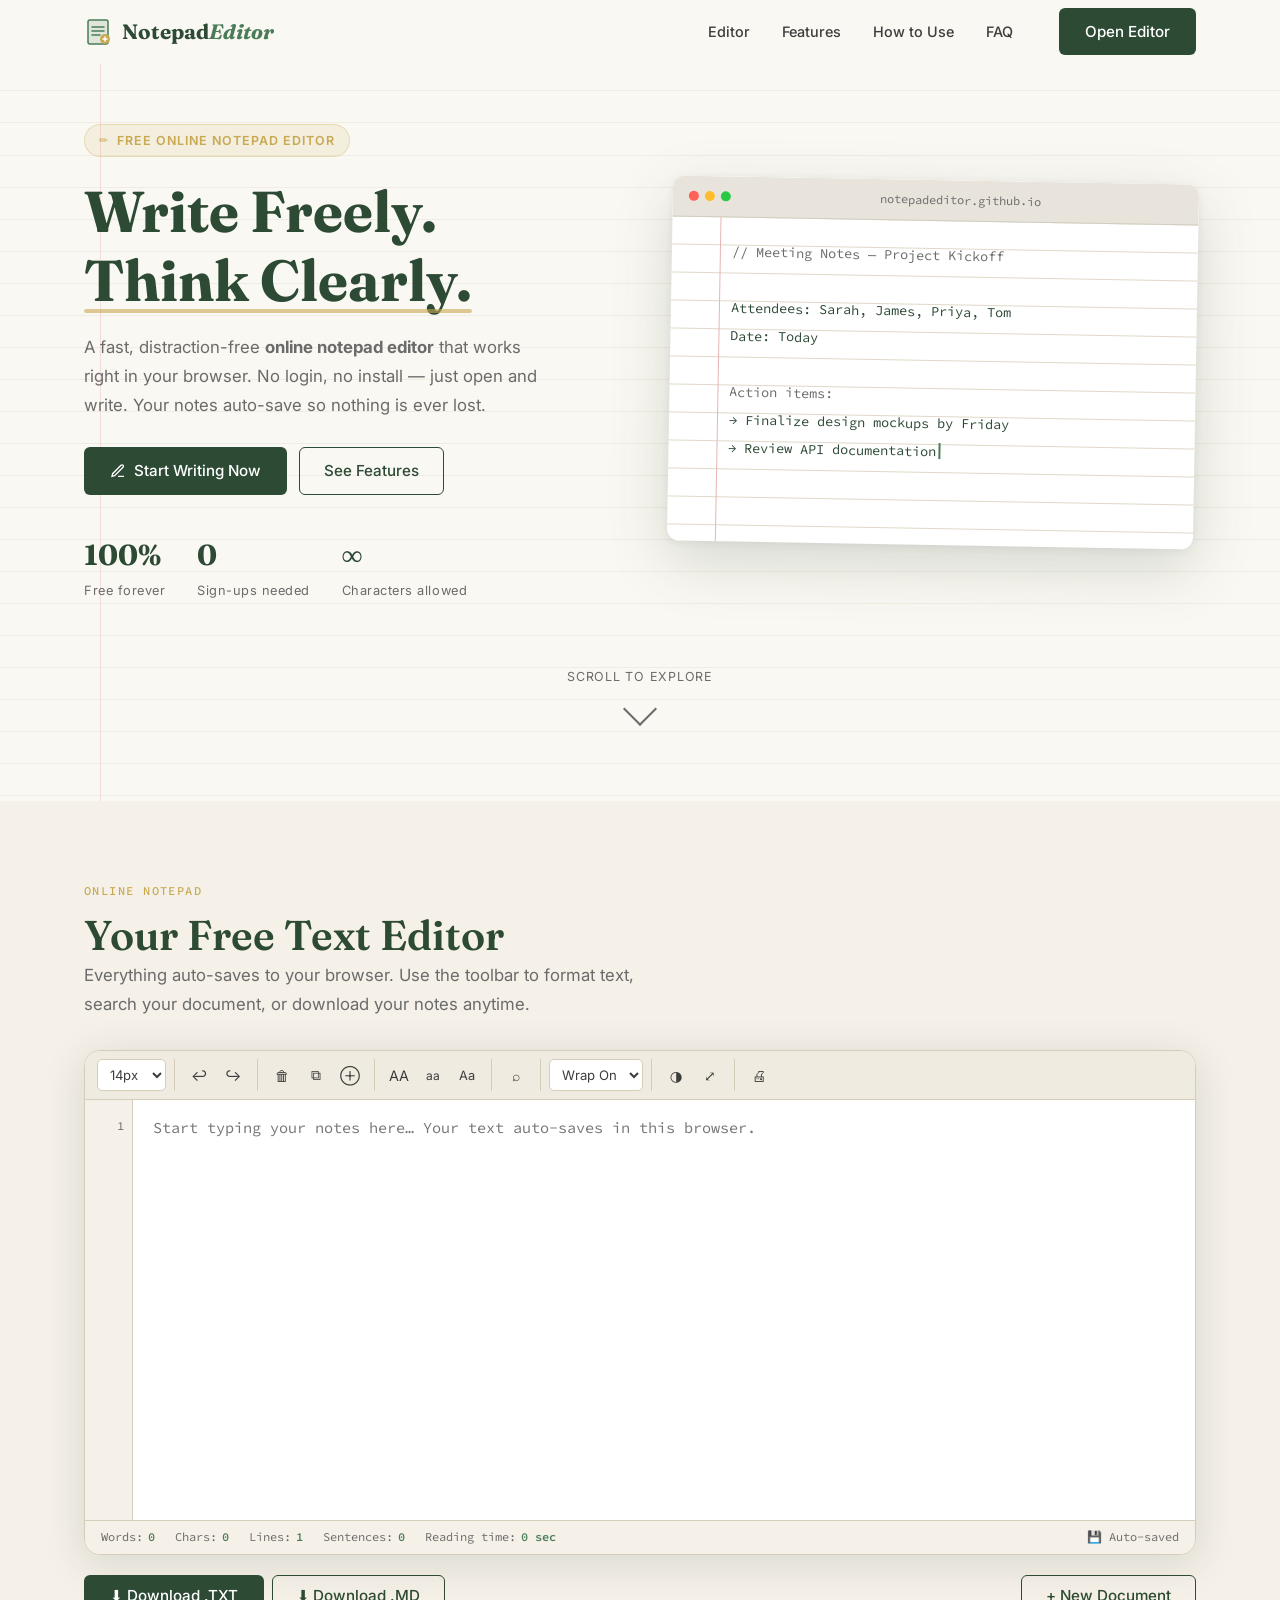
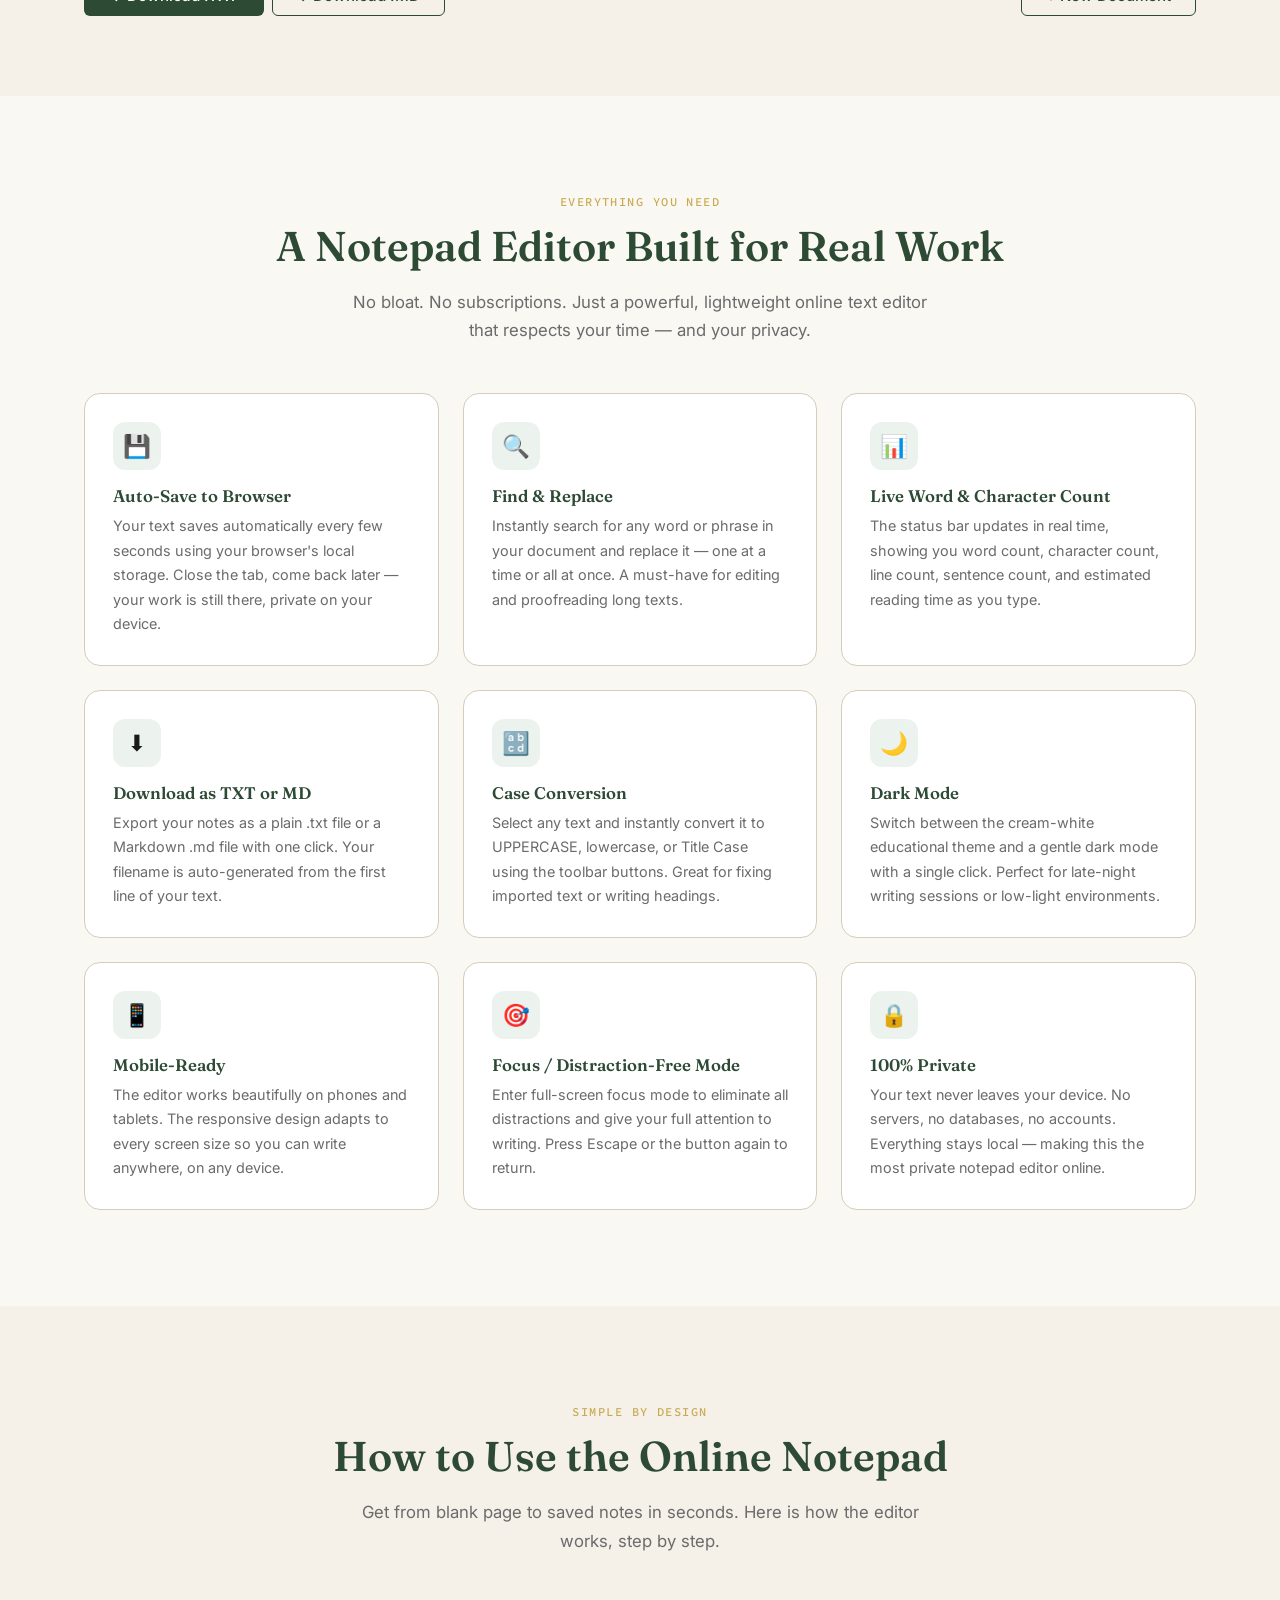
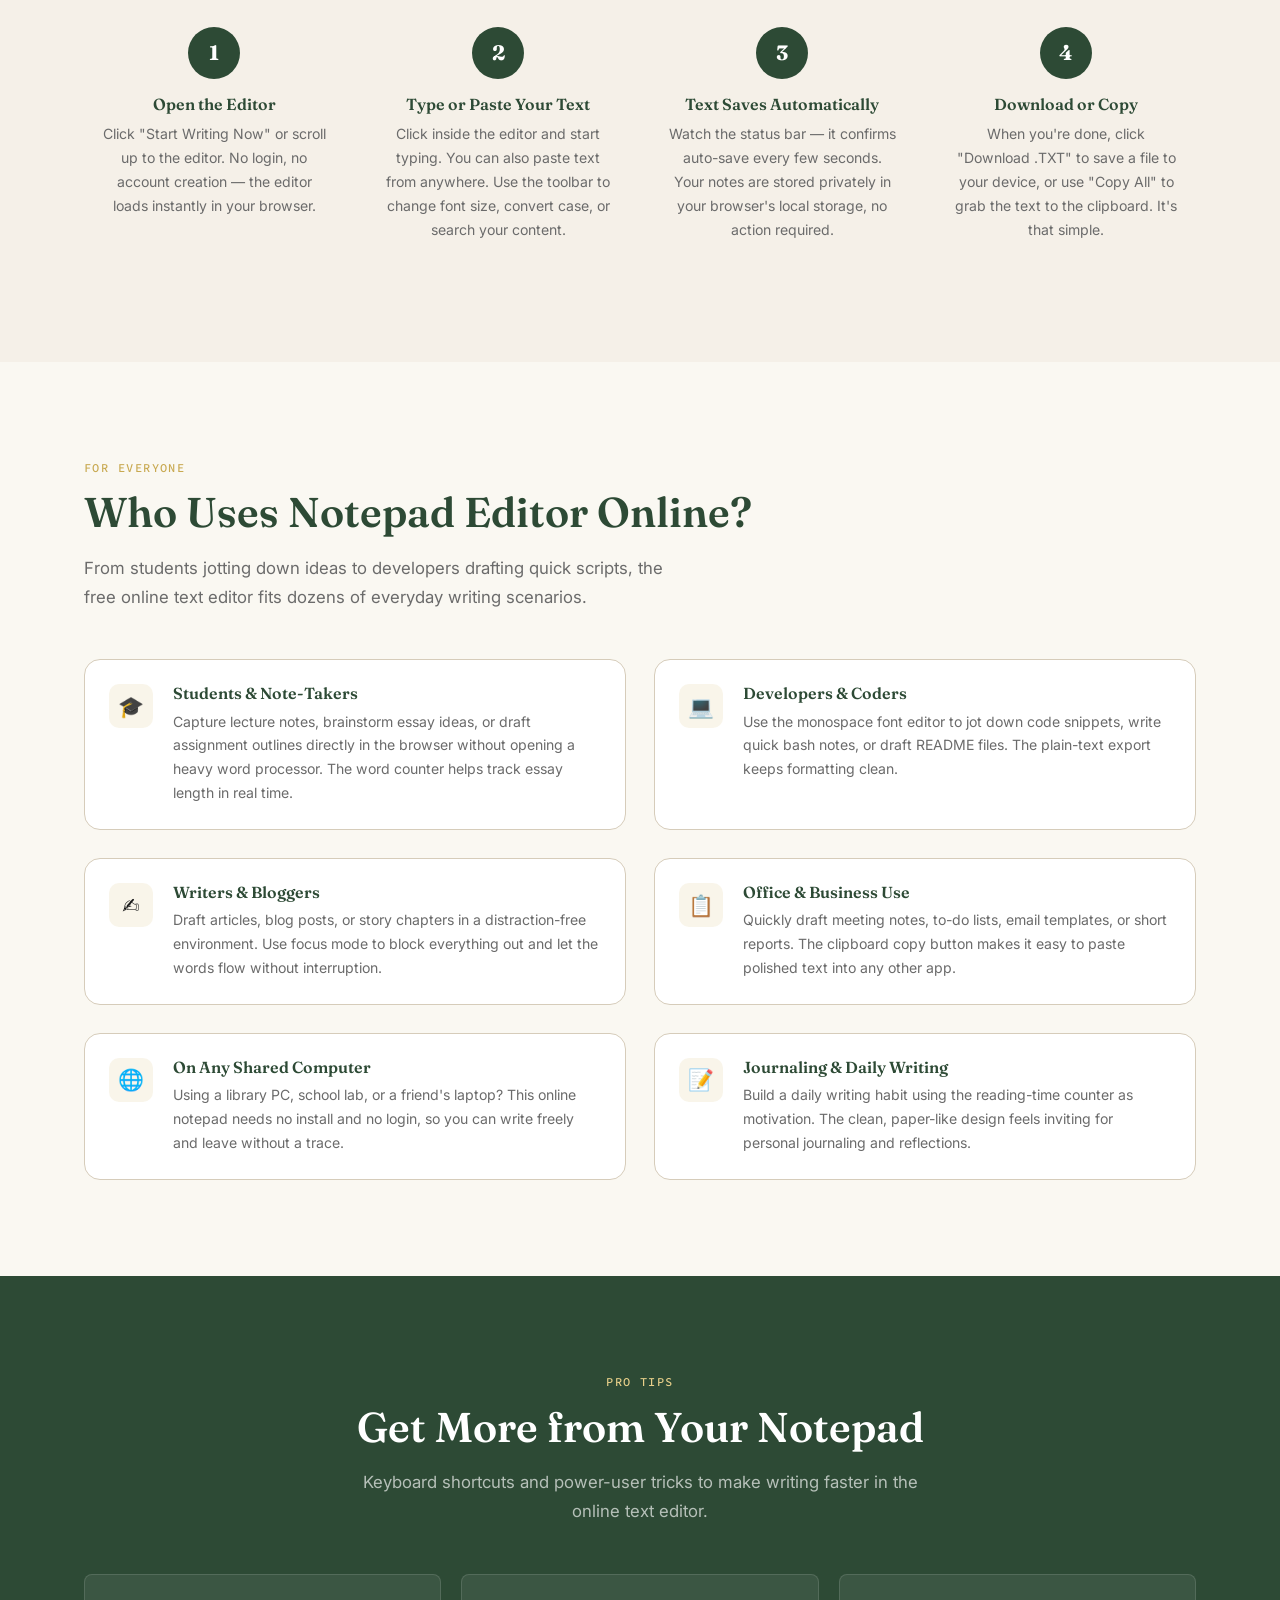
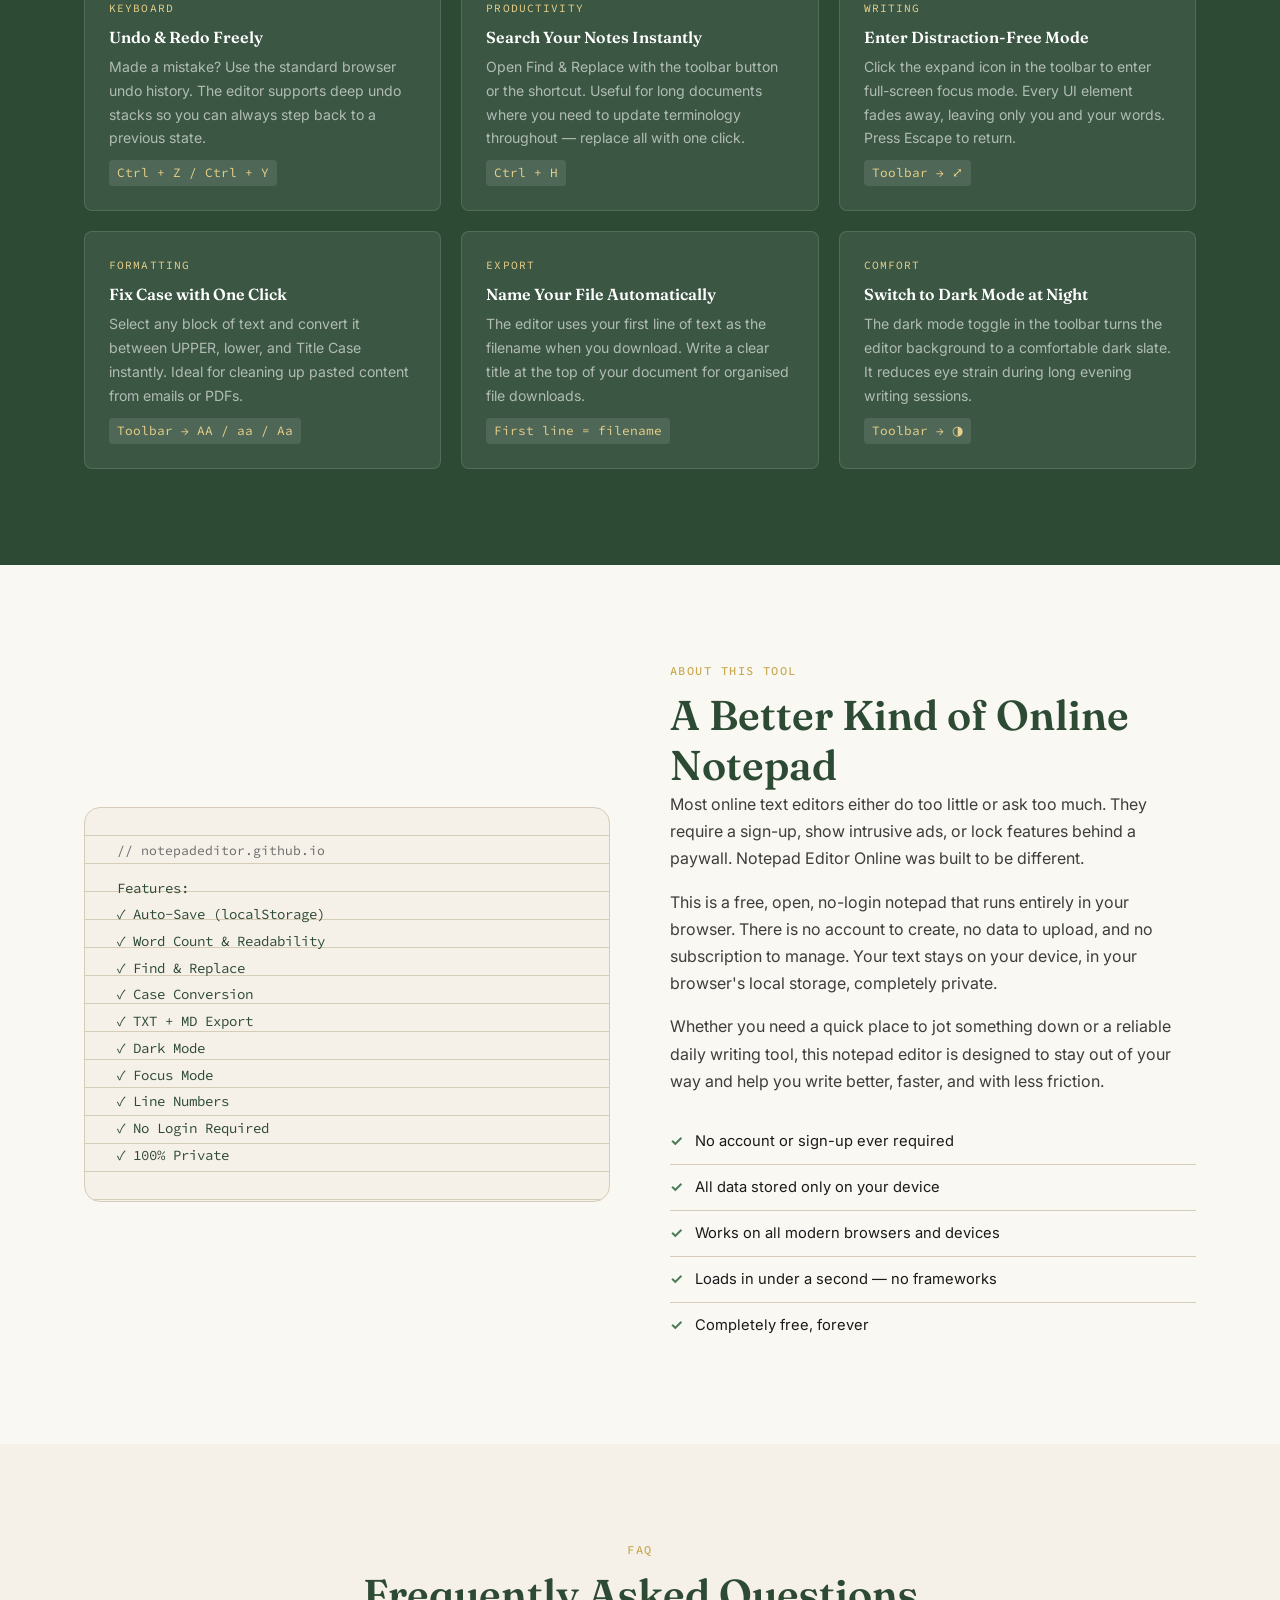
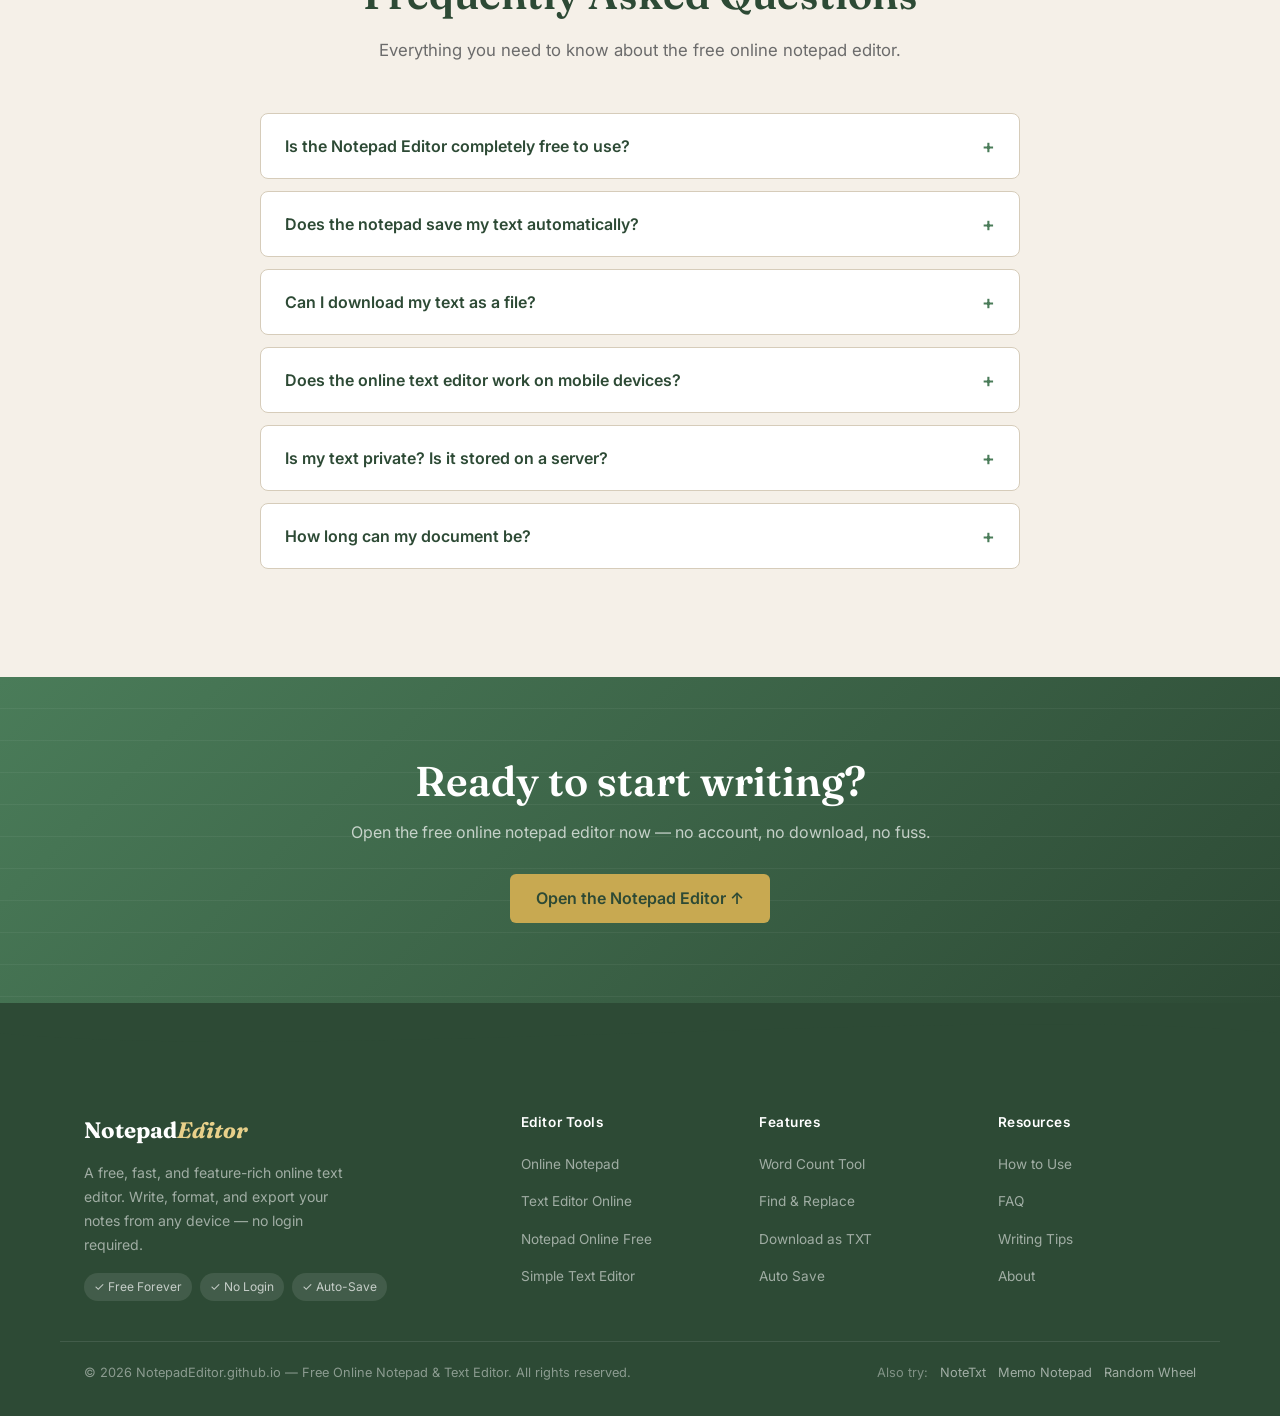
==== commit ac9e1c5a: "Update index.html" ====
--- a/index.html
+++ b/index.html
@@ -21,19 +21,7 @@
   <meta name="twitter:card" content="summary_large_image">
   <meta name="twitter:title" content="Notepad Editor Online — Free Text Editor">
   <meta name="twitter:description" content="Fast, free online notepad editor with word count, find & replace, auto-save, and download. No sign-up needed.">
-  <meta name="twitter:image" content="https://notepadeditor.github.io/og-image.png">
-
-  <!-- Analytics -->
-  <script async src="https://www.googletagmanager.com/gtag/js?id=G-DH0NXE4ME3"></script>
-  <script>
-    window.dataLayer = window.dataLayer || [];
-    function gtag(){dataLayer.push(arguments);}
-    gtag('js', new Date());
-    gtag('config', 'G-DH0NXE4ME3');
-  </script>
-
-  <!-- AdSense -->
-  <script async src="https://pagead2.googlesyndication.com/pagead/js/adsbygoogle.js?client=ca-pub-9759808041159779" crossorigin="anonymous"></script>
+  <meta name="twitter:image" content="https://notepadeditor.github.io/og-image.png"> 
 
   <!-- Schema Markup -->
   <script type="application/ld+json">
@@ -140,7 +128,7 @@
   }
   </script>
 
-  <link rel="stylesheet" href="css/style.css">
+  <link rel="stylesheet" href="/css/style.css">
 </head>
 <body>
 
@@ -314,13 +302,7 @@
         </button>
       </div>
     </div>
-  </section>
-
-  <!-- ===== AD SLOT ===== -->
-  <div style="text-align:center;padding:24px 0;background:var(--paper);">
-    <ins class="adsbygoogle" style="display:block" data-ad-client="ca-pub-9759808041159779" data-ad-slot="auto" data-ad-format="auto" data-full-width-responsive="true"></ins>
-    <script>(adsbygoogle = window.adsbygoogle || []).push({});</script>
-  </div>
+  </section>  
 
   <!-- ===== FEATURES SECTION ===== -->
   <section id="features" aria-label="Features">
@@ -627,8 +609,8 @@
   <!-- ===== TOAST ===== -->
   <div class="toast" id="toast" role="alert" aria-live="polite"></div>
 
-  <script src="js/header.js"></script>
-  <script src="js/footer.js"></script>
+  <script src="/js/header.js"></script>
+  <script src="/js/footer.js"></script>
   <script>
   (function () {
     'use strict';
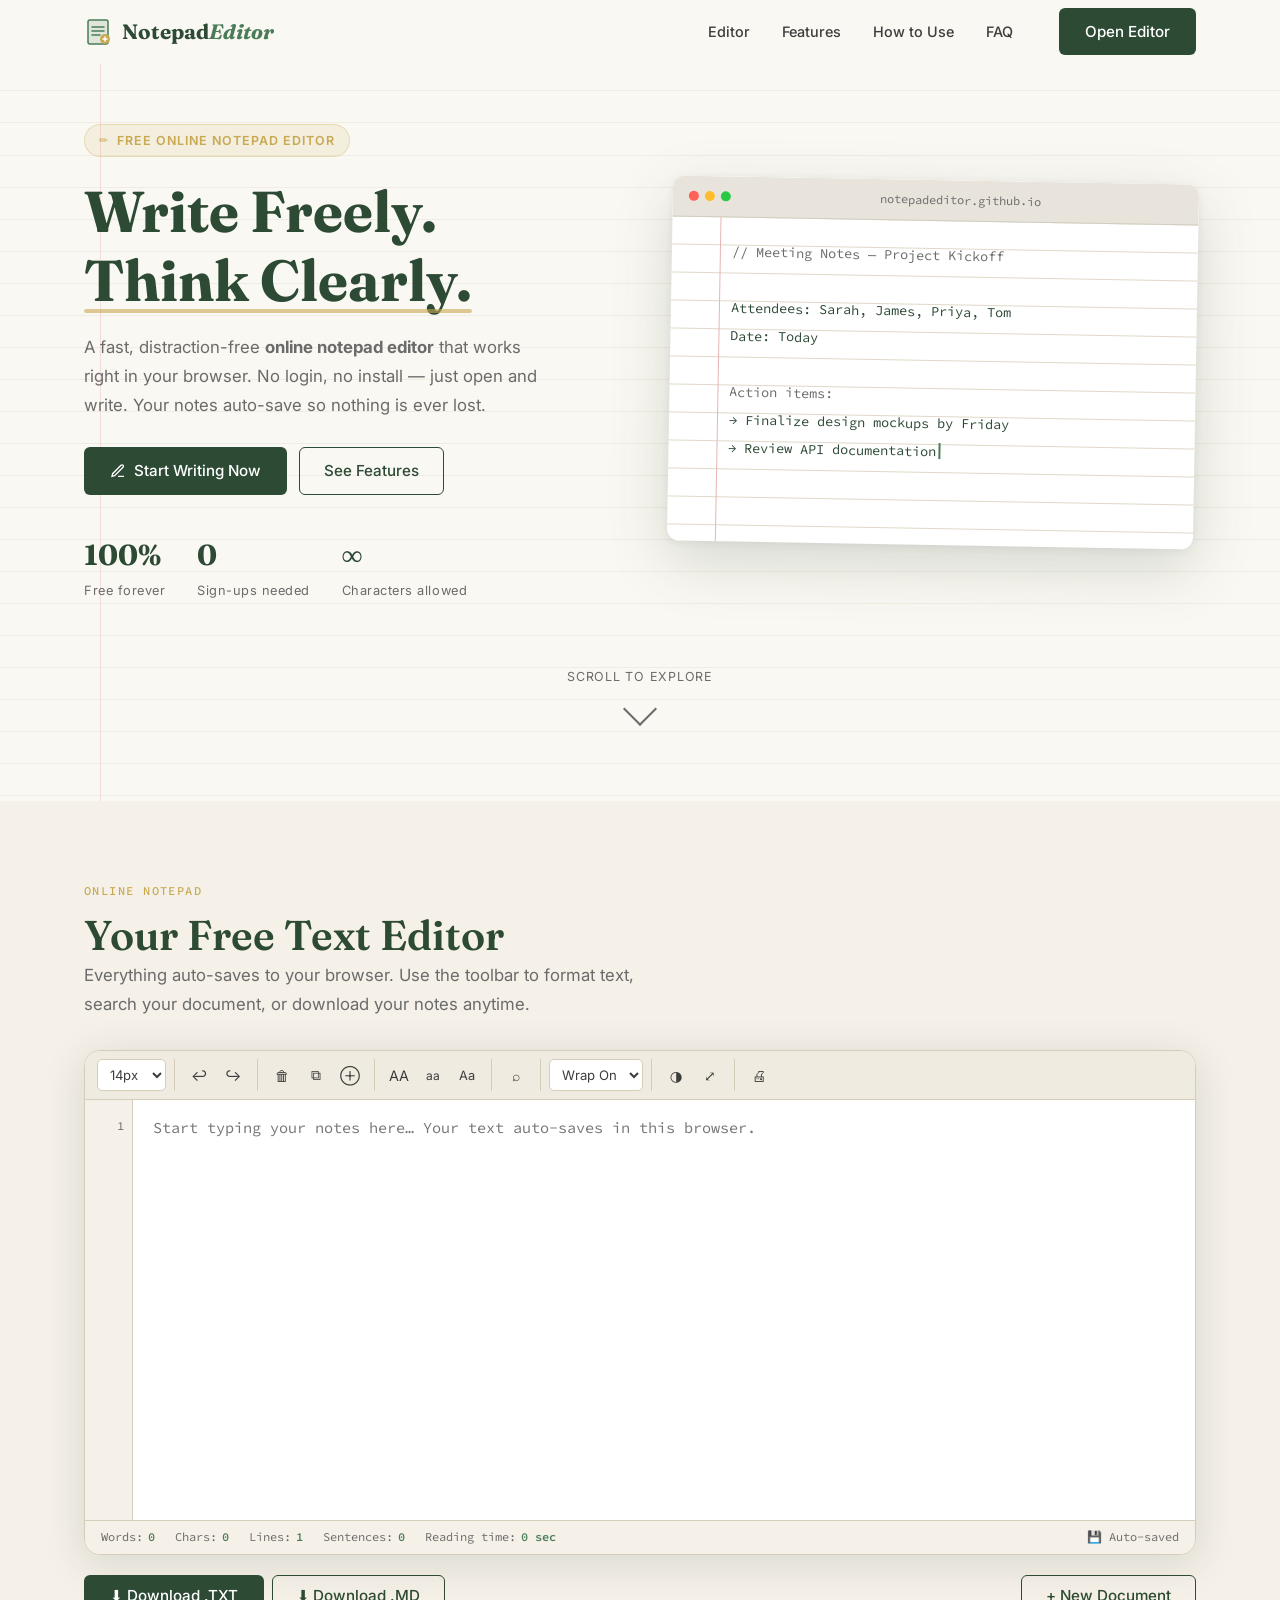
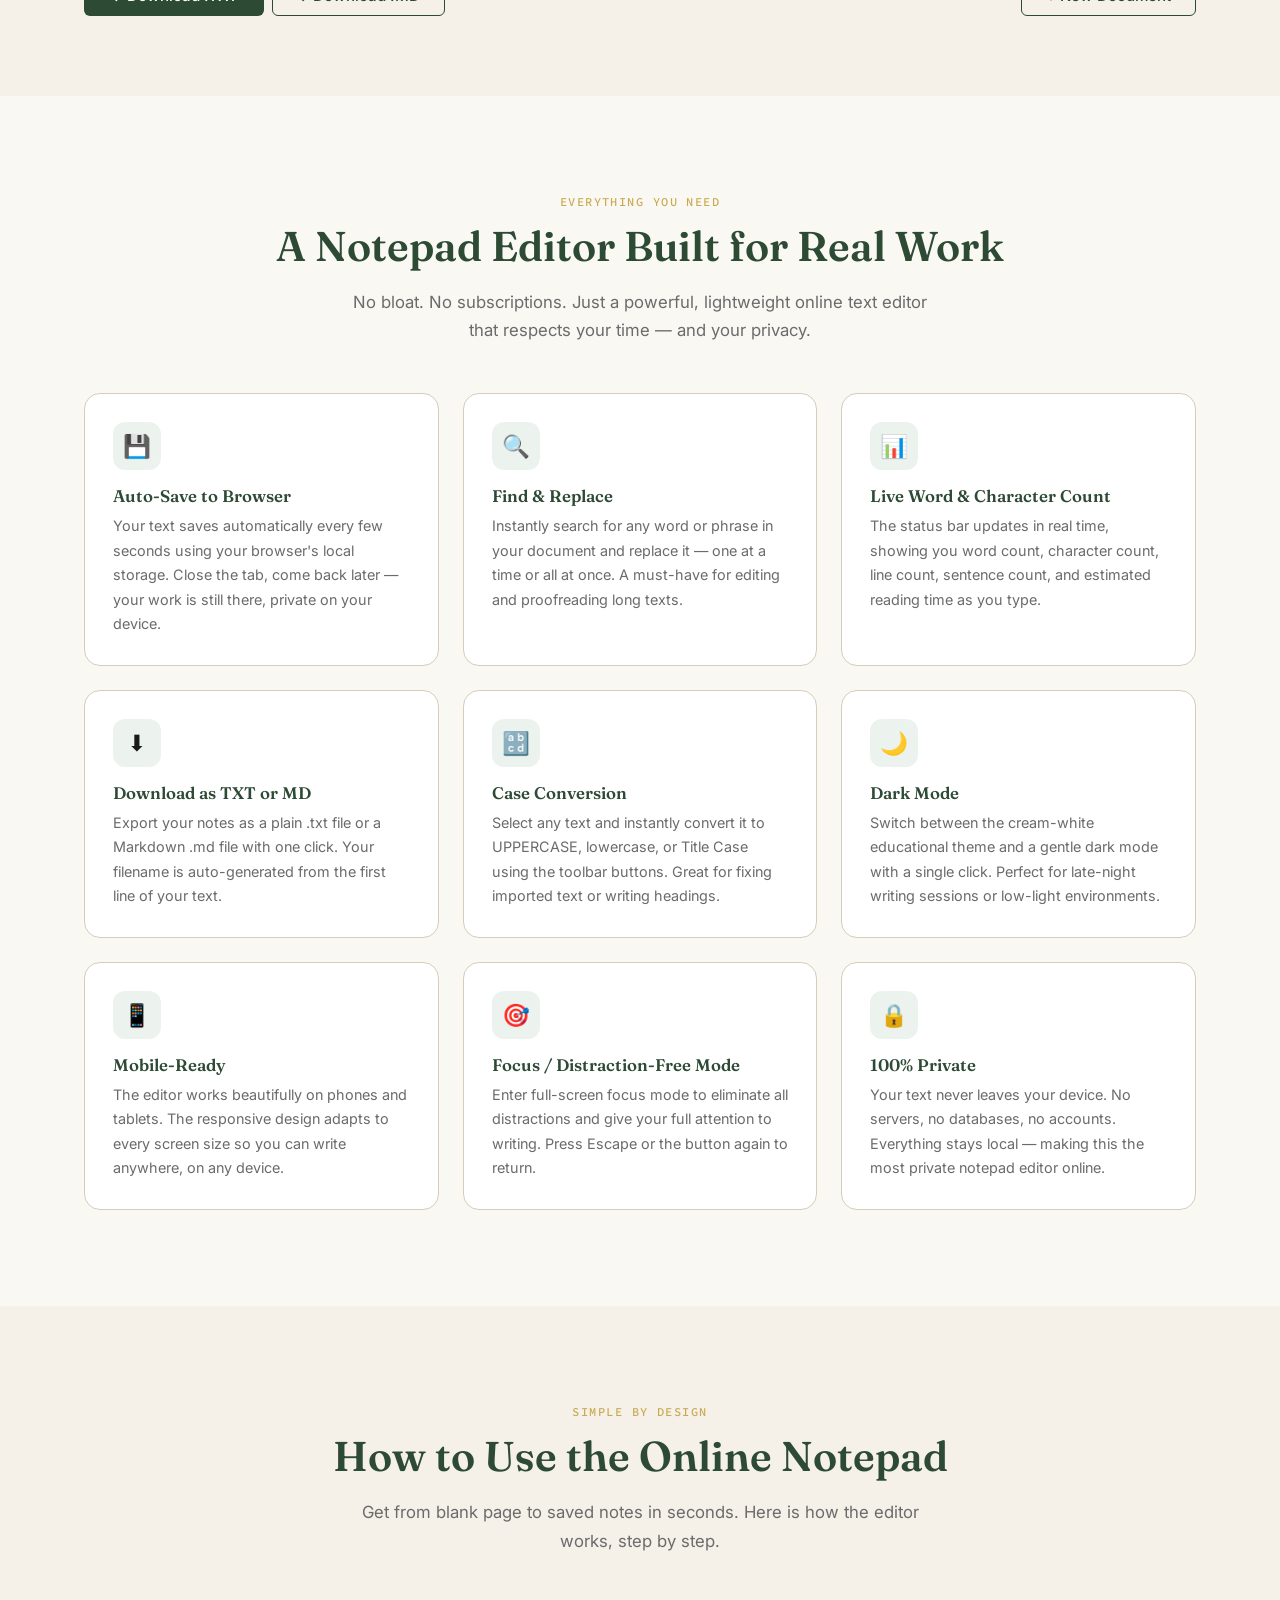
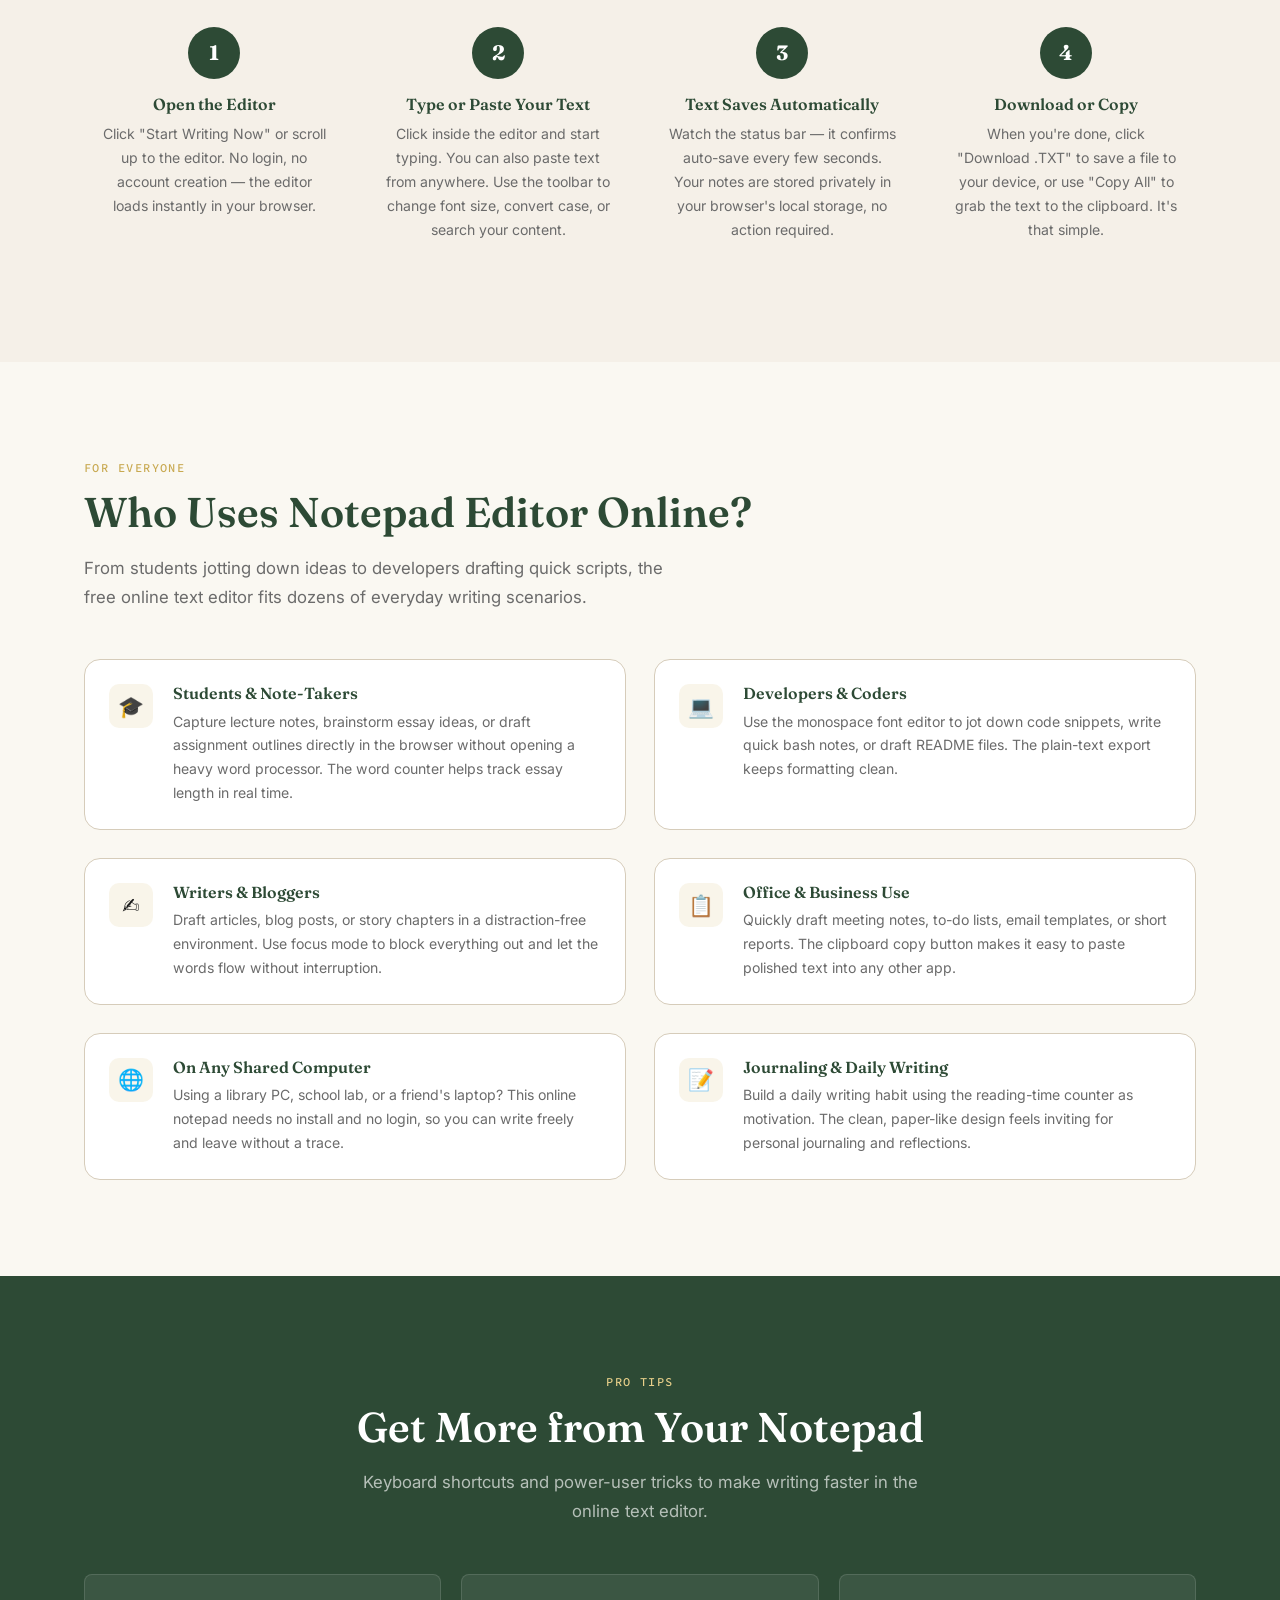
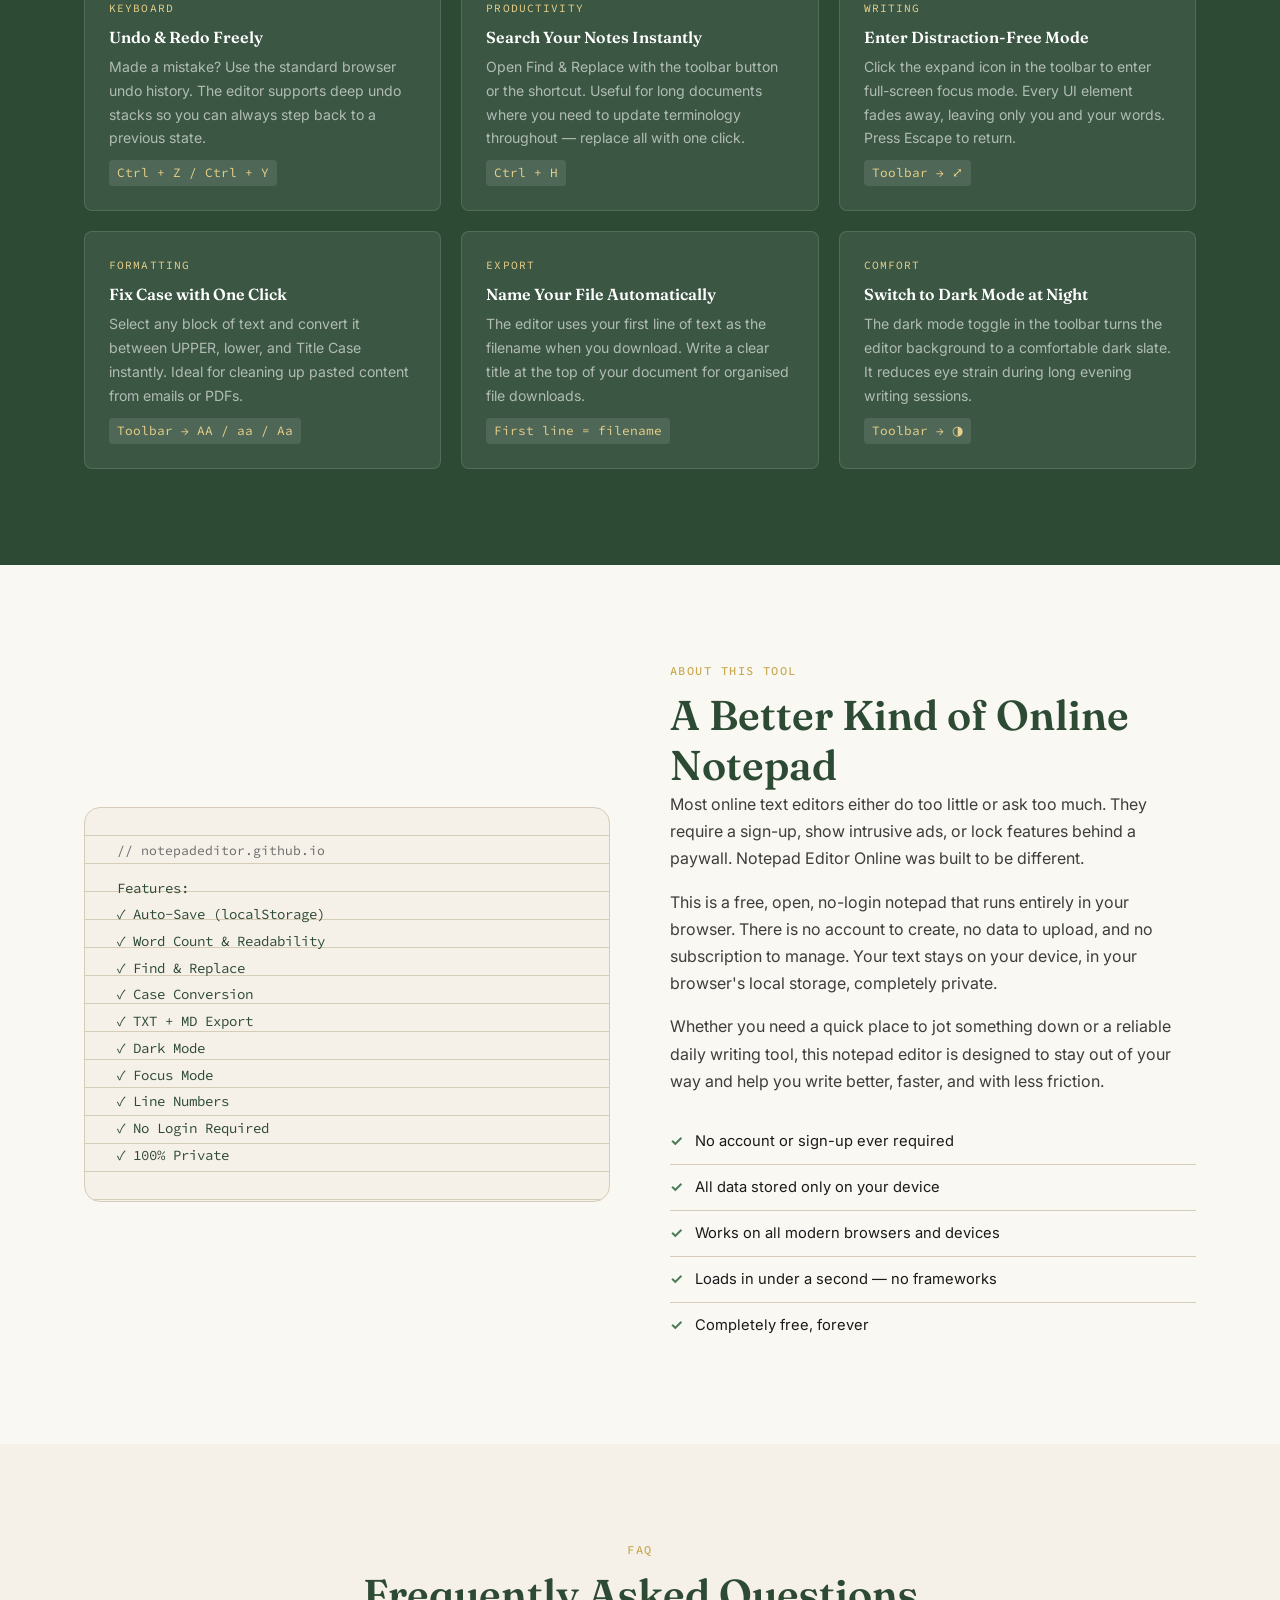
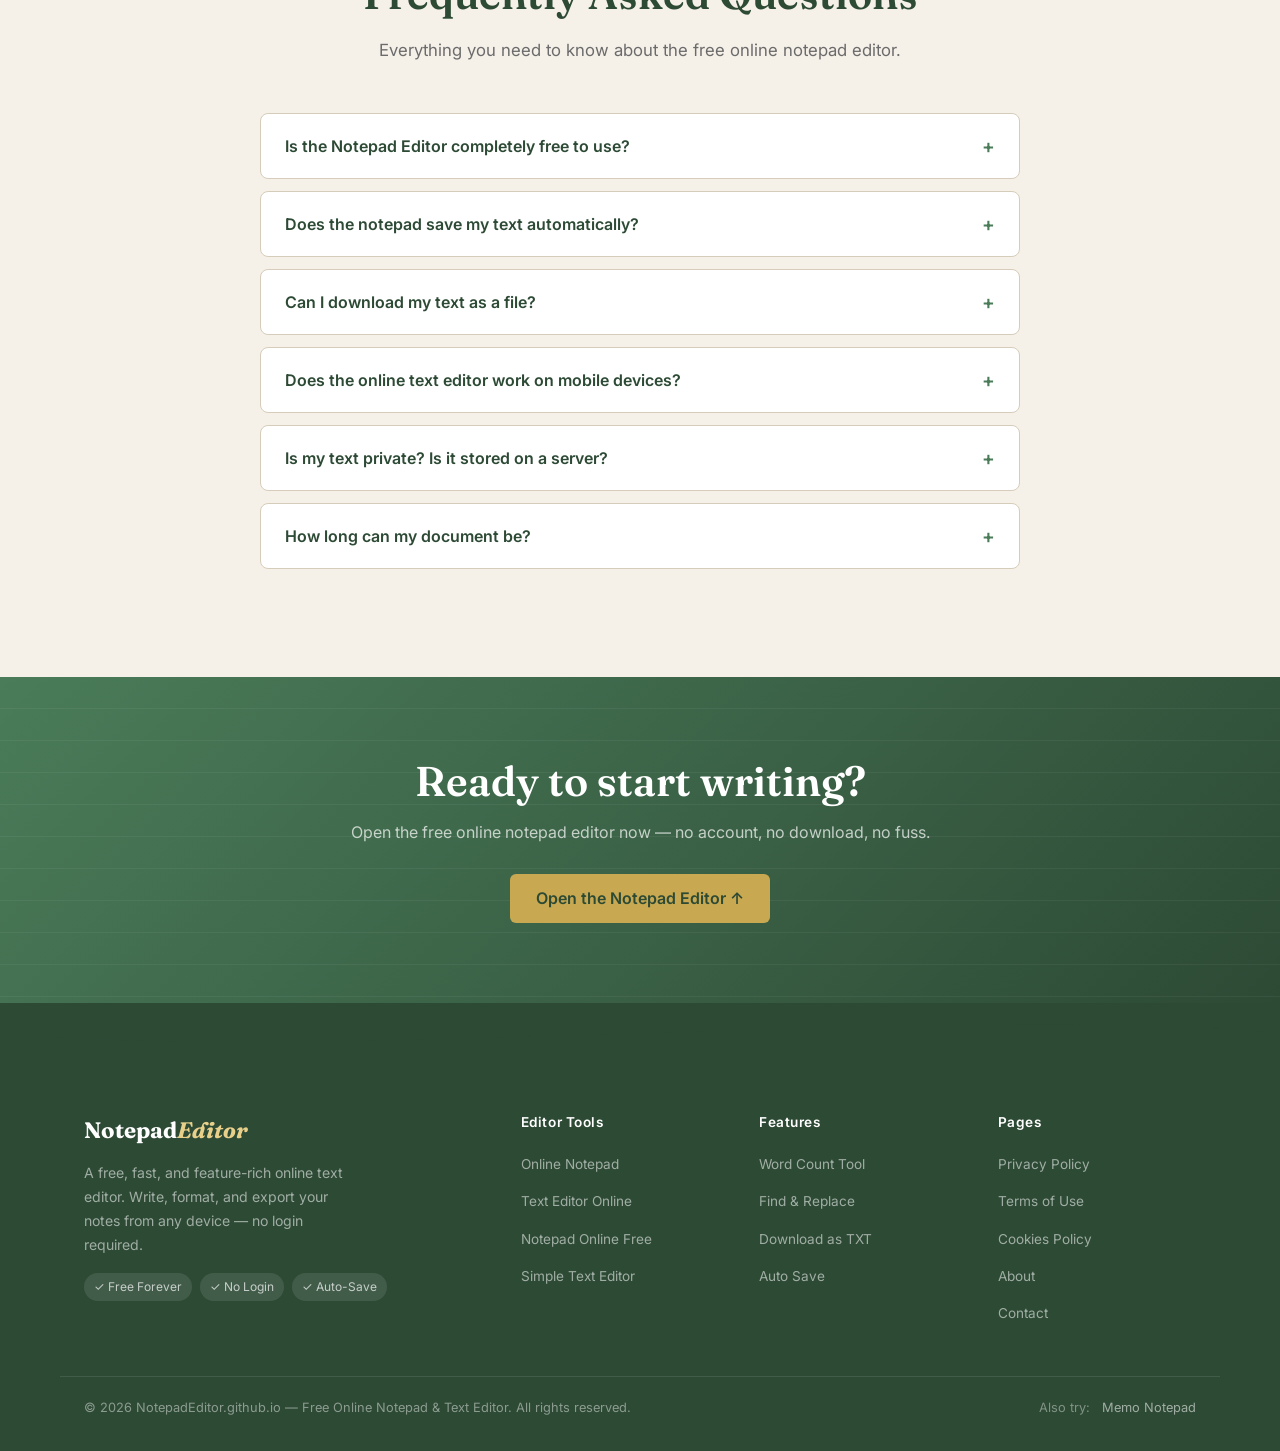
==== commit 2bb43d1b: "Update index.html" ====
--- a/index.html
+++ b/index.html
@@ -8,6 +8,7 @@
   <meta name="keywords" content="notepad editor, online notepad, text editor online, notepad online free, simple text editor, notepad editor online, free notepad, write online, online text editor">
   <meta name="robots" content="index, follow">
   <link rel="canonical" href="https://notepadeditor.github.io/">
+  <link rel="icon" type="image/png" sizes="32x32" href="/images/favicon.png">
 
   <!-- Open Graph -->
   <meta property="og:type" content="website">
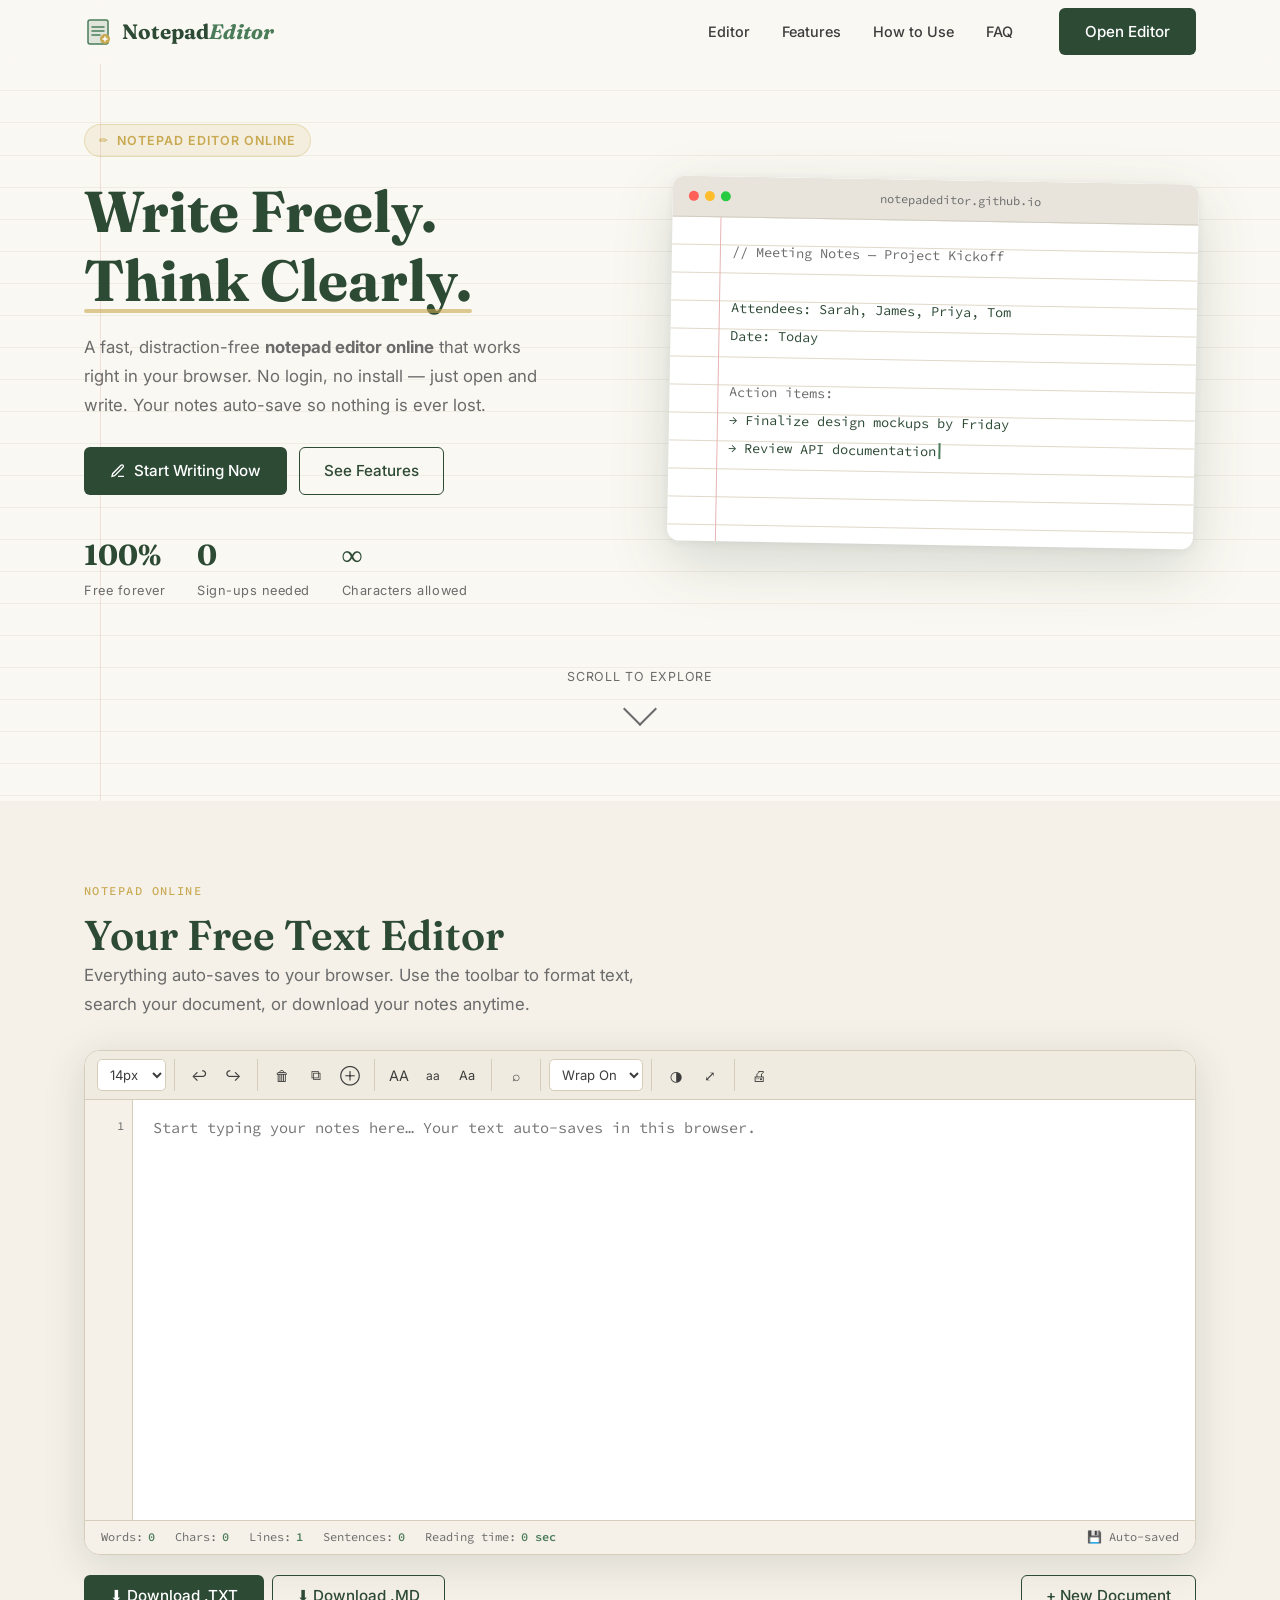
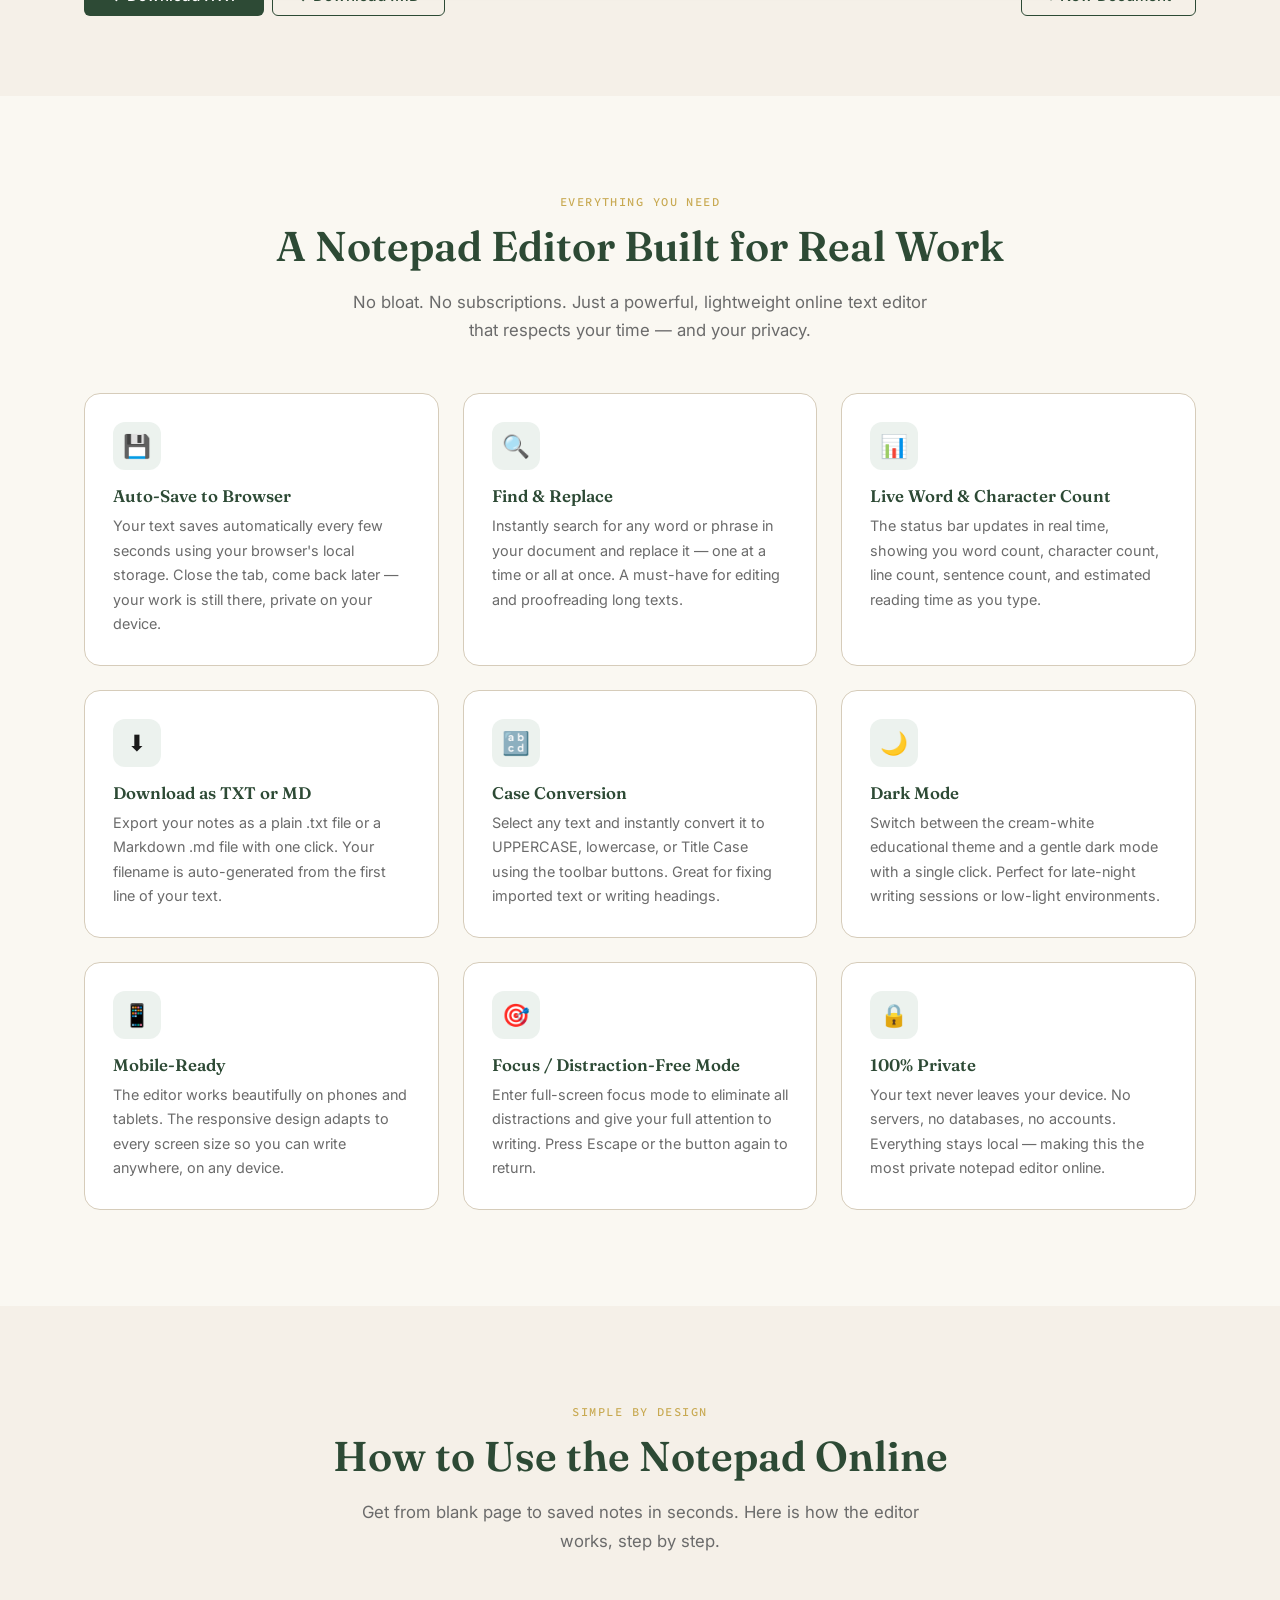
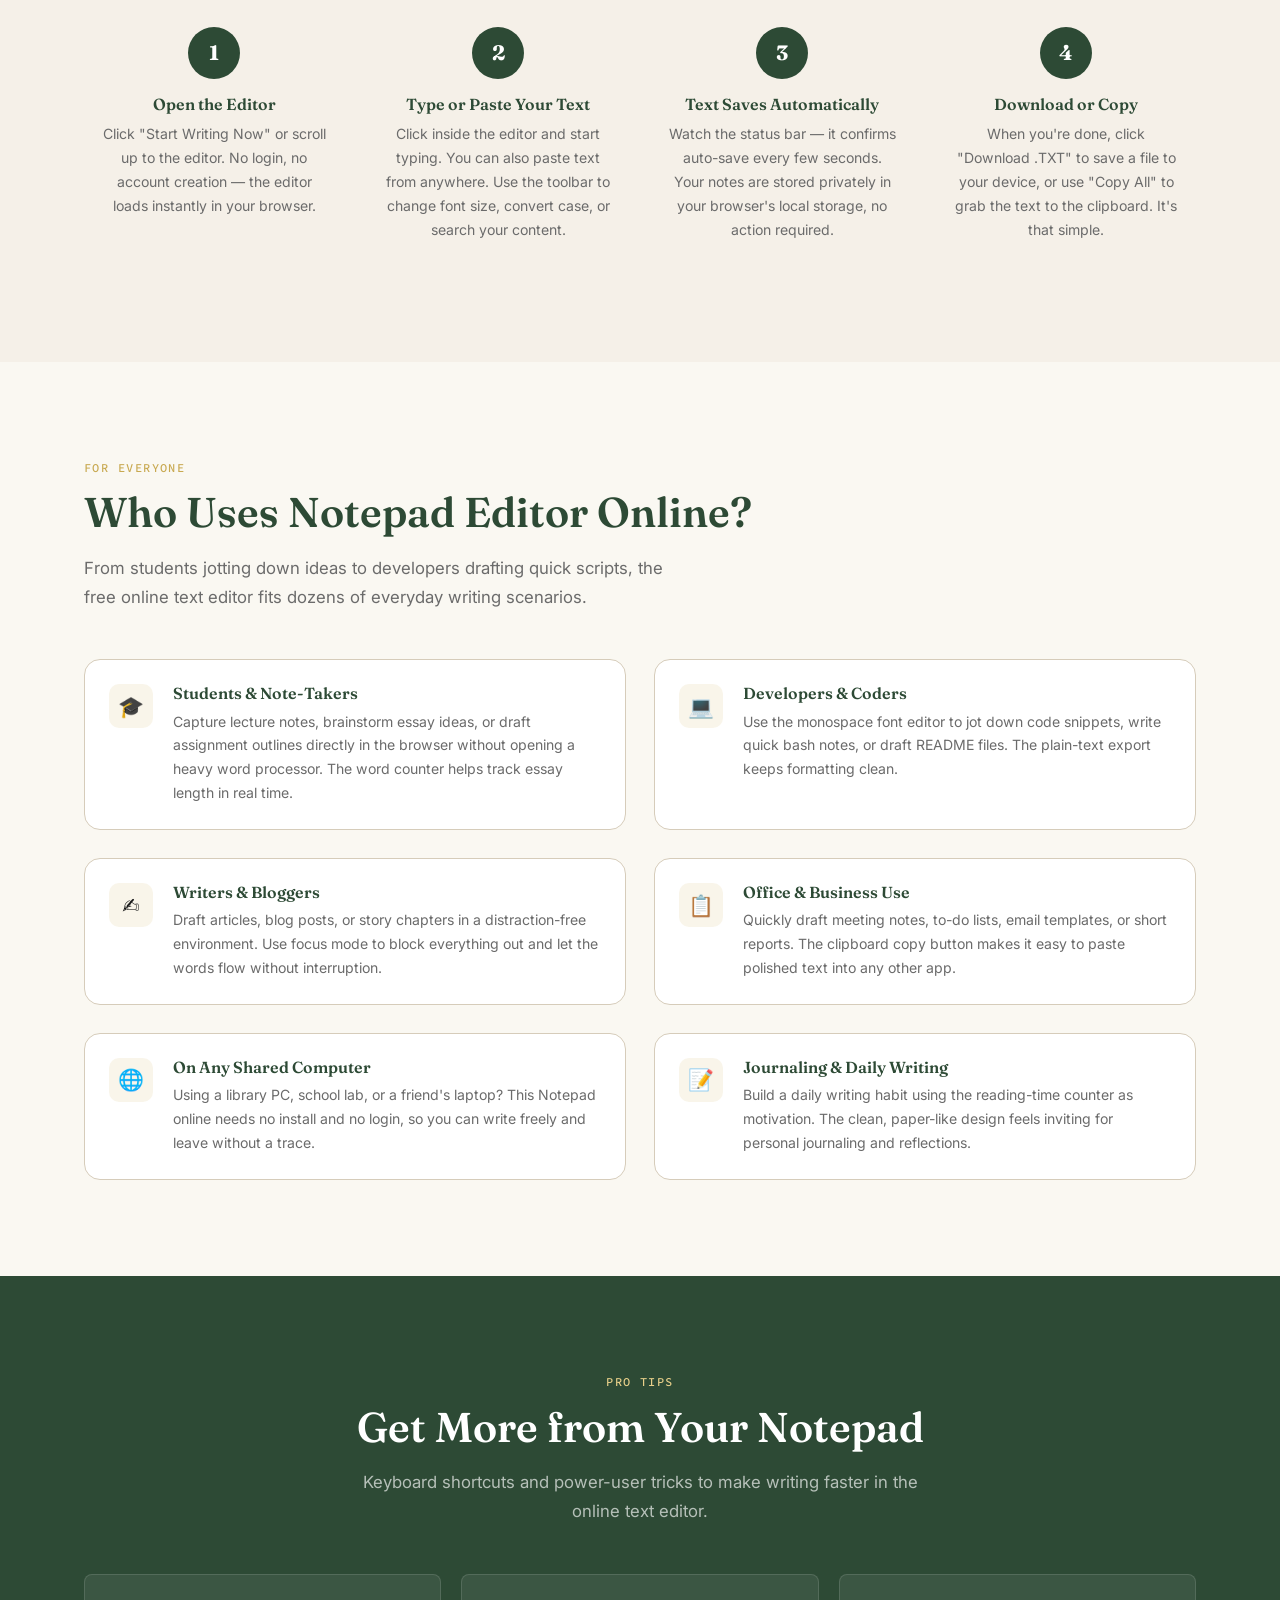
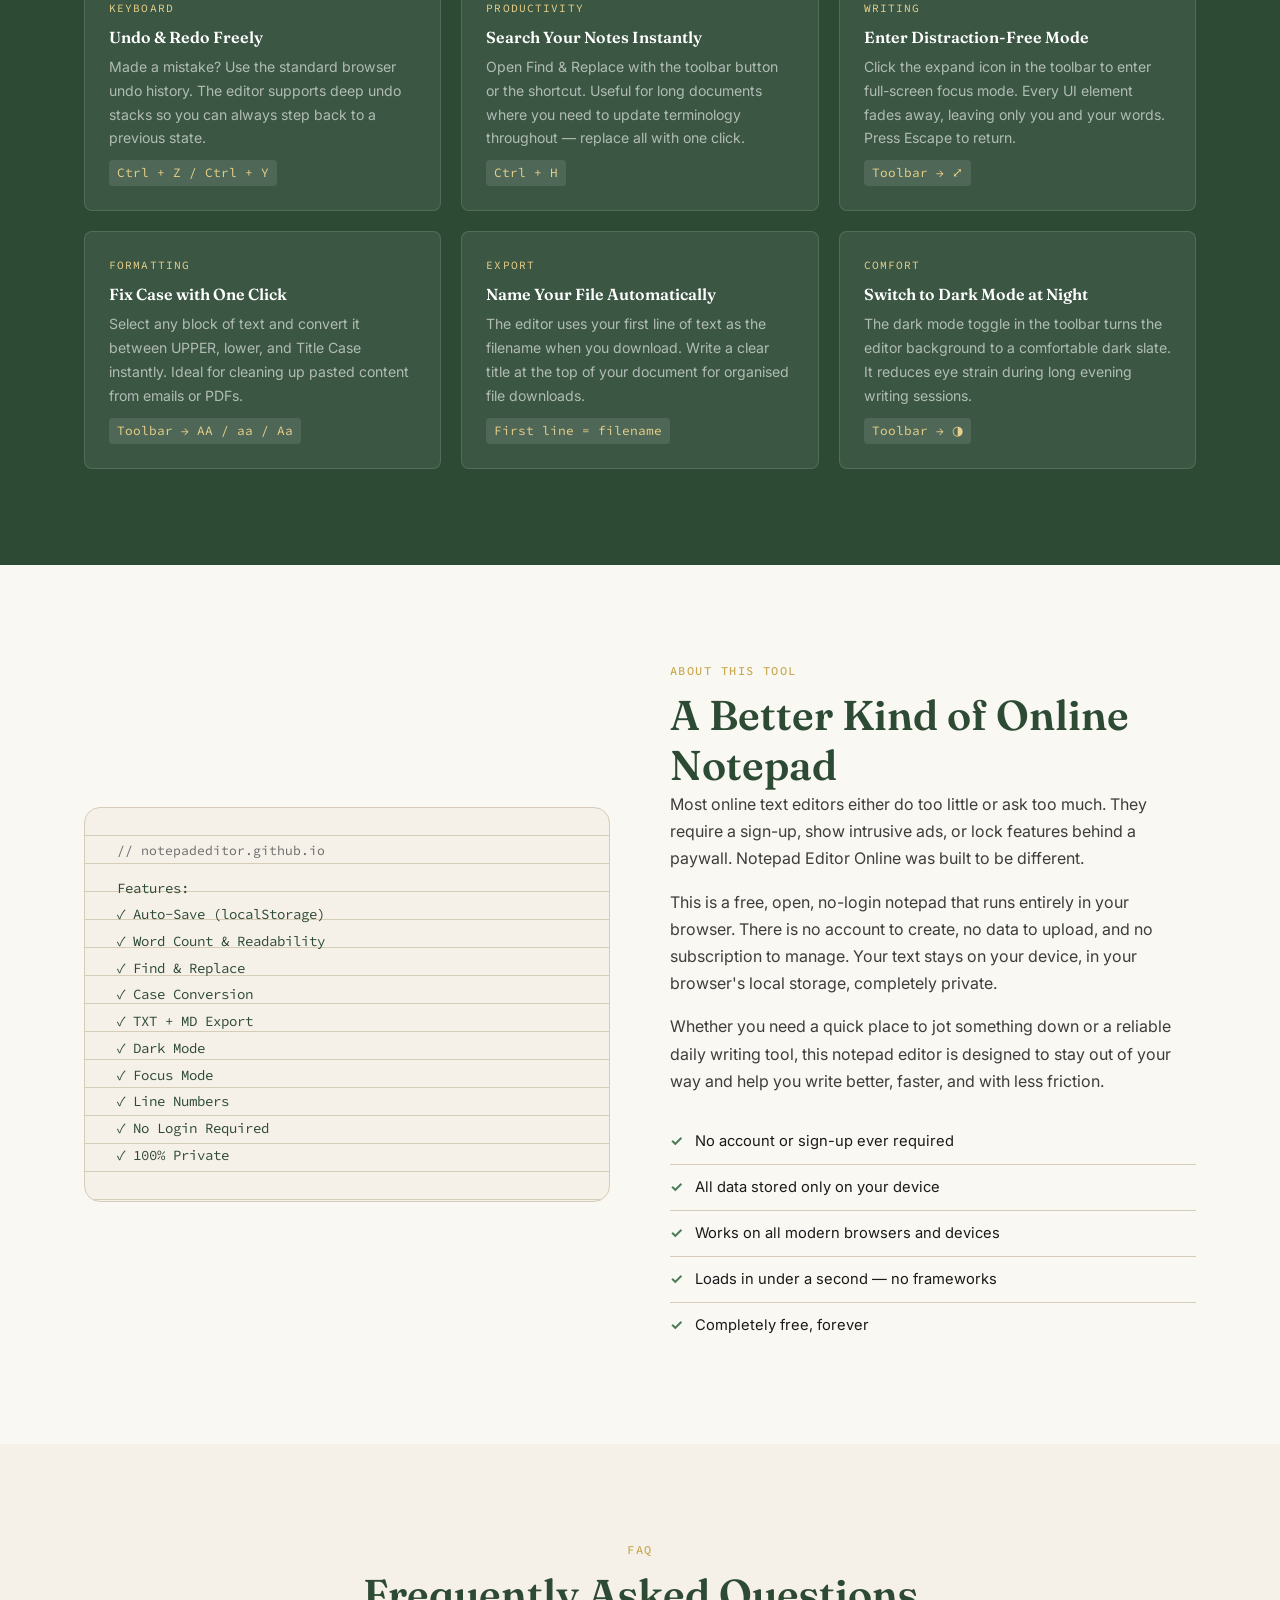
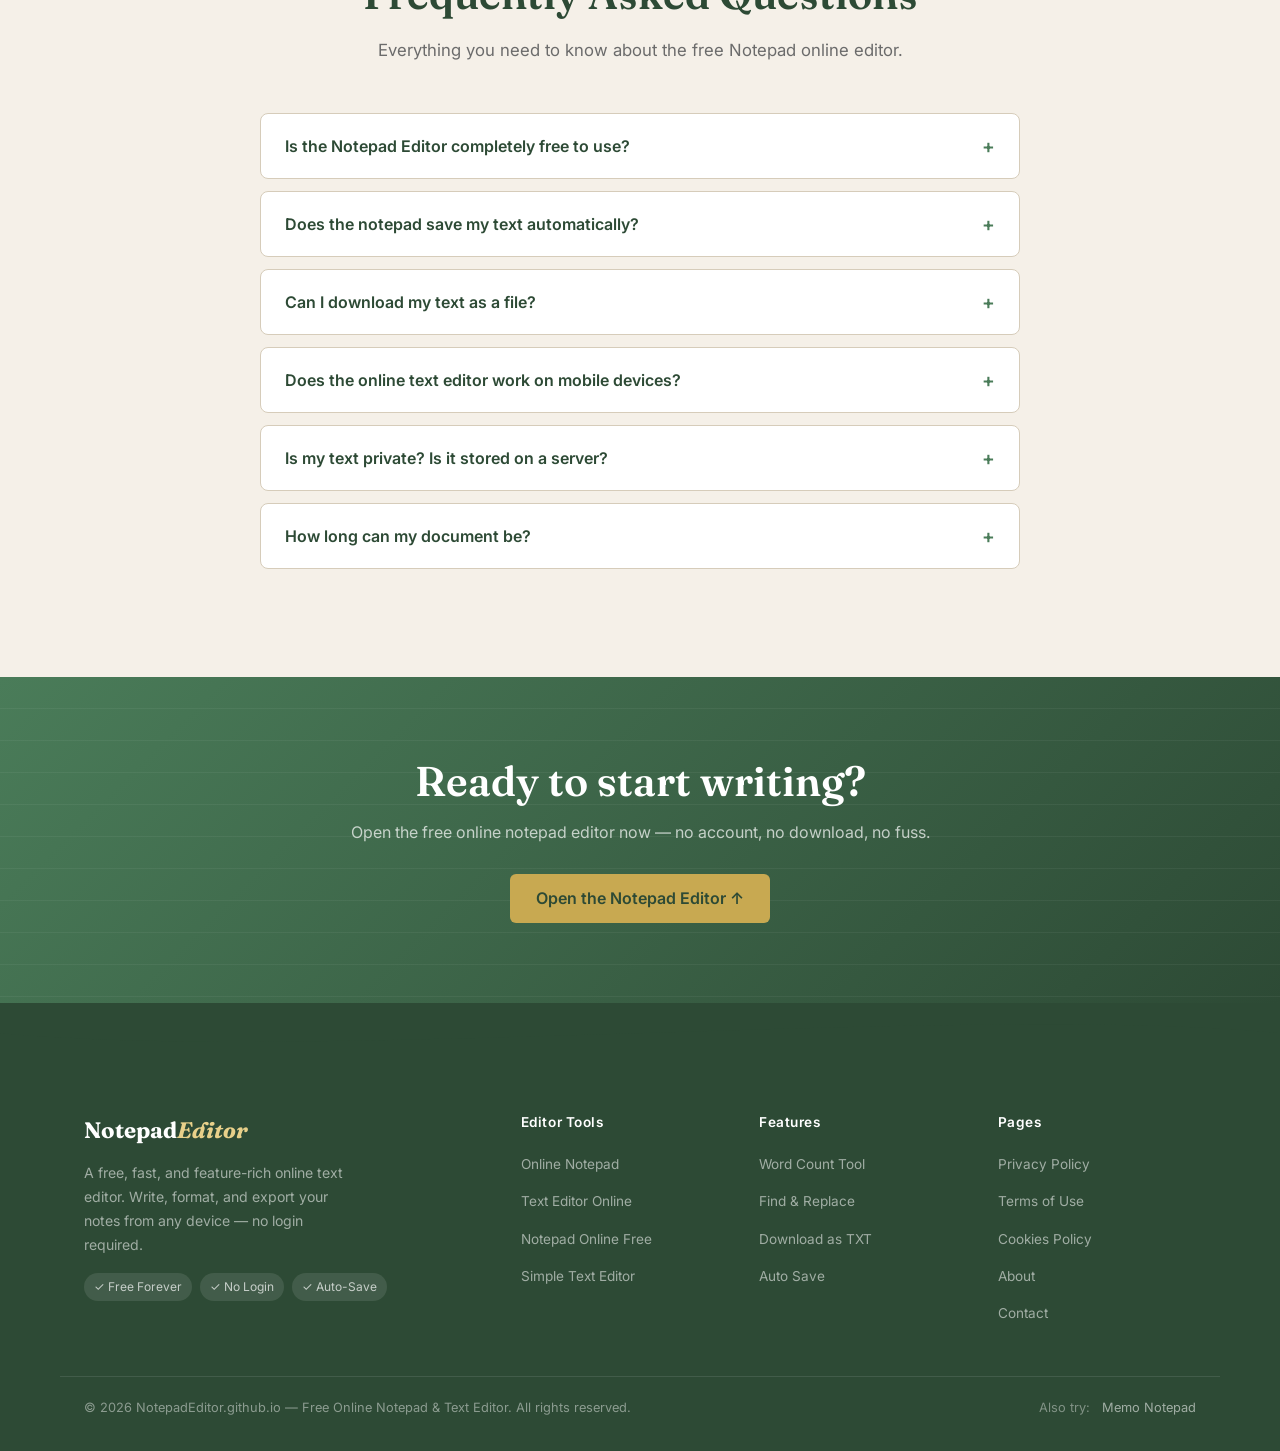
==== commit 58224565: "Update index.html" ====
--- a/index.html
+++ b/index.html
@@ -1,6 +1,15 @@
 <!DOCTYPE html>
 <html lang="en">
 <head>
+  <!-- Google tag (gtag.js) -->
+<script async src="https://www.googletagmanager.com/gtag/js?id=G-D0V6H4QQ7P"></script>
+<script>
+  window.dataLayer = window.dataLayer || [];
+  function gtag(){dataLayer.push(arguments);}
+  gtag('js', new Date());
+
+  gtag('config', 'G-D0V6H4QQ7P');
+</script>
   <meta charset="UTF-8">
   <meta name="viewport" content="width=device-width, initial-scale=1.0">
   <title>Notepad Editor Online — Free Text Editor | NotepadEditor.github.io</title>
@@ -14,14 +23,14 @@
   <meta property="og:type" content="website">
   <meta property="og:url" content="https://notepadeditor.github.io/">
   <meta property="og:title" content="Notepad Editor Online — Free Text Editor">
-  <meta property="og:description" content="Fast, free online notepad editor with word count, find & replace, auto-save, and download. No sign-up needed.">
+  <meta property="og:description" content="Fast, free notepad online editor with word count, find & replace, auto-save, and download. No sign-up needed.">
   <meta property="og:image" content="https://notepadeditor.github.io/og-image.png">
   <meta property="og:site_name" content="NotepadEditor">
 
   <!-- Twitter Card -->
   <meta name="twitter:card" content="summary_large_image">
   <meta name="twitter:title" content="Notepad Editor Online — Free Text Editor">
-  <meta name="twitter:description" content="Fast, free online notepad editor with word count, find & replace, auto-save, and download. No sign-up needed.">
+  <meta name="twitter:description" content="Fast, free notepad online editor with word count, find & replace, auto-save, and download. No sign-up needed.">
   <meta name="twitter:image" content="https://notepadeditor.github.io/og-image.png"> 
 
   <!-- Schema Markup -->
@@ -31,7 +40,7 @@
     "@type": "WebApplication",
     "name": "Notepad Editor Online",
     "url": "https://notepadeditor.github.io/",
-    "description": "A free online notepad and text editor with rich formatting, word count, find and replace, auto-save, and TXT download. No login required.",
+    "description": "A free notepad online and text editor with rich formatting, word count, find and replace, auto-save, and TXT download. No login required.",
     "applicationCategory": "ProductivityApplication",
     "operatingSystem": "Any",
     "browserRequirements": "Requires JavaScript",
@@ -81,7 +90,7 @@
       },
       {
         "@type": "Question",
-        "name": "Can I download my text file from the online notepad?",
+        "name": "Can I download my text file from the notepad online?",
         "acceptedAnswer": {
           "@type": "Answer",
           "text": "Absolutely. Click the Download button in the editor to save your text as a .txt file to your device at any time."
@@ -97,7 +106,7 @@
       },
       {
         "@type": "Question",
-        "name": "Is my data private when using this online notepad?",
+        "name": "Is my data private when using this notepad online?",
         "acceptedAnswer": {
           "@type": "Answer",
           "text": "Your text is stored only in your own browser's local storage — it never leaves your device or gets sent to any server. Your notes remain completely private."
@@ -142,9 +151,9 @@
     <div class="hero-margin-line" aria-hidden="true"></div>
     <div class="hero-inner container">
       <div class="hero-copy">
-        <span class="hero-label">Free Online Notepad Editor</span>
+        <span class="hero-label">Notepad Editor Online</span>
         <h1>Write Freely.<br><span>Think Clearly.</span></h1>
-        <p class="hero-desc">A fast, distraction-free <strong>online notepad editor</strong> that works right in your browser. No login, no install — just open and write. Your notes auto-save so nothing is ever lost.</p>
+        <p class="hero-desc">A fast, distraction-free <strong>notepad editor online</strong> that works right in your browser. No login, no install — just open and write. Your notes auto-save so nothing is ever lost.</p>
         <div class="hero-actions">
           <a href="#editor" class="btn-primary">
             <svg width="16" height="16" fill="none" stroke="currentColor" stroke-width="2" viewBox="0 0 24 24"><path d="M12 20h9M16.5 3.5a2.121 2.121 0 013 3L7 19l-4 1 1-4 12.5-12.5z"/></svg>
@@ -203,7 +212,7 @@
   <section id="editor" aria-label="Notepad Editor">
     <div class="container">
       <div class="editor-section-head">
-        <span class="section-eyebrow">Online Notepad</span>
+        <span class="section-eyebrow">Notepad Online</span>
         <h2>Your Free Text Editor</h2>
         <p class="section-sub">Everything auto-saves to your browser. Use the toolbar to format text, search your document, or download your notes anytime.</p>
       </div>
@@ -368,7 +377,7 @@
     <div class="container">
       <div class="text-center">
         <span class="section-eyebrow reveal">Simple by design</span>
-        <h2 class="section-head reveal">How to Use the Online Notepad</h2>
+        <h2 class="section-head reveal">How to Use the Notepad Online</h2>
         <p class="section-sub reveal">Get from blank page to saved notes in seconds. Here is how the editor works, step by step.</p>
       </div>
       <div class="steps-grid">
@@ -437,7 +446,7 @@
           <div class="uc-icon">🌐</div>
           <div class="uc-body">
             <h3>On Any Shared Computer</h3>
-            <p>Using a library PC, school lab, or a friend's laptop? This online notepad needs no install and no login, so you can write freely and leave without a trace.</p>
+            <p>Using a library PC, school lab, or a friend's laptop? This Notepad online needs no install and no login, so you can write freely and leave without a trace.</p>
           </div>
         </div>
         <div class="use-case-card reveal">
@@ -546,7 +555,7 @@
       <div class="text-center">
         <span class="section-eyebrow reveal">FAQ</span>
         <h2 class="section-head reveal">Frequently Asked Questions</h2>
-        <p class="section-sub reveal">Everything you need to know about the free online notepad editor.</p>
+        <p class="section-sub reveal">Everything you need to know about the free Notepad online editor.</p>
       </div>
       <div class="faq-list" role="list">
         <div class="faq-item" role="listitem">
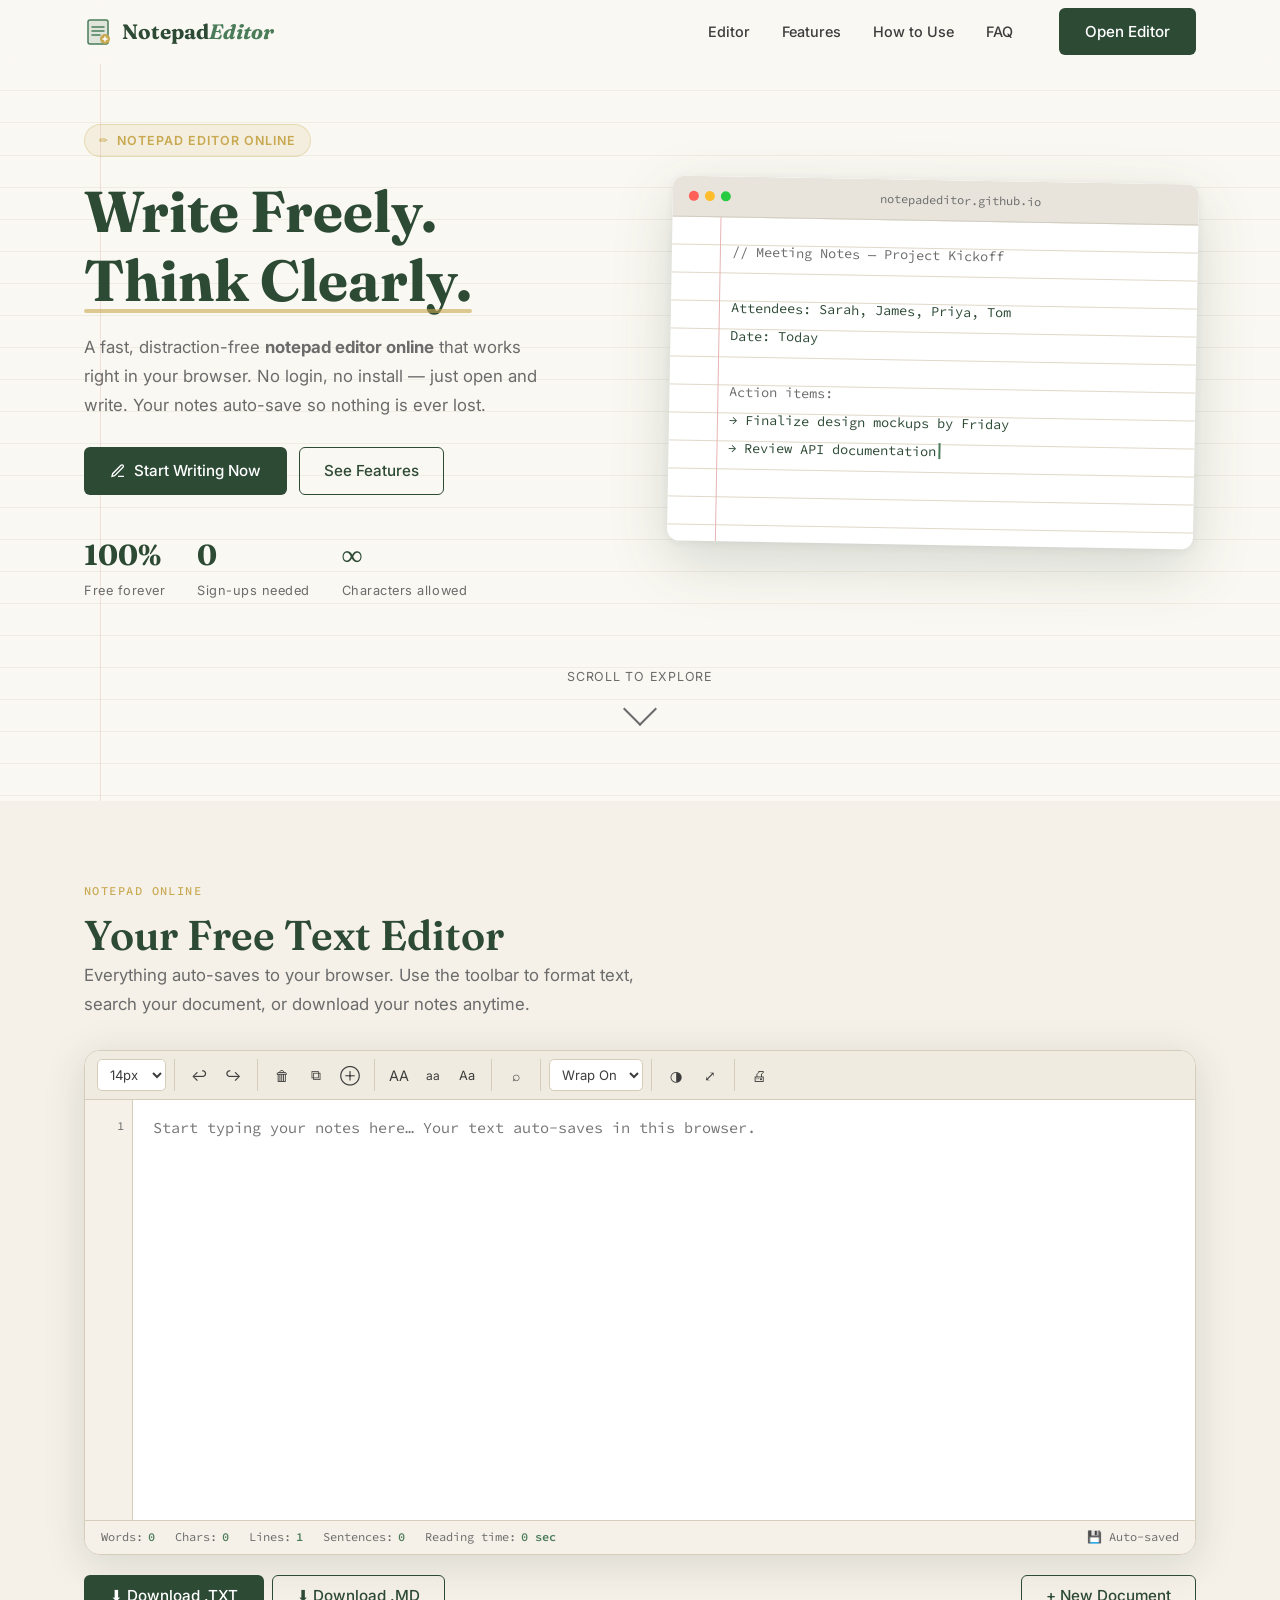
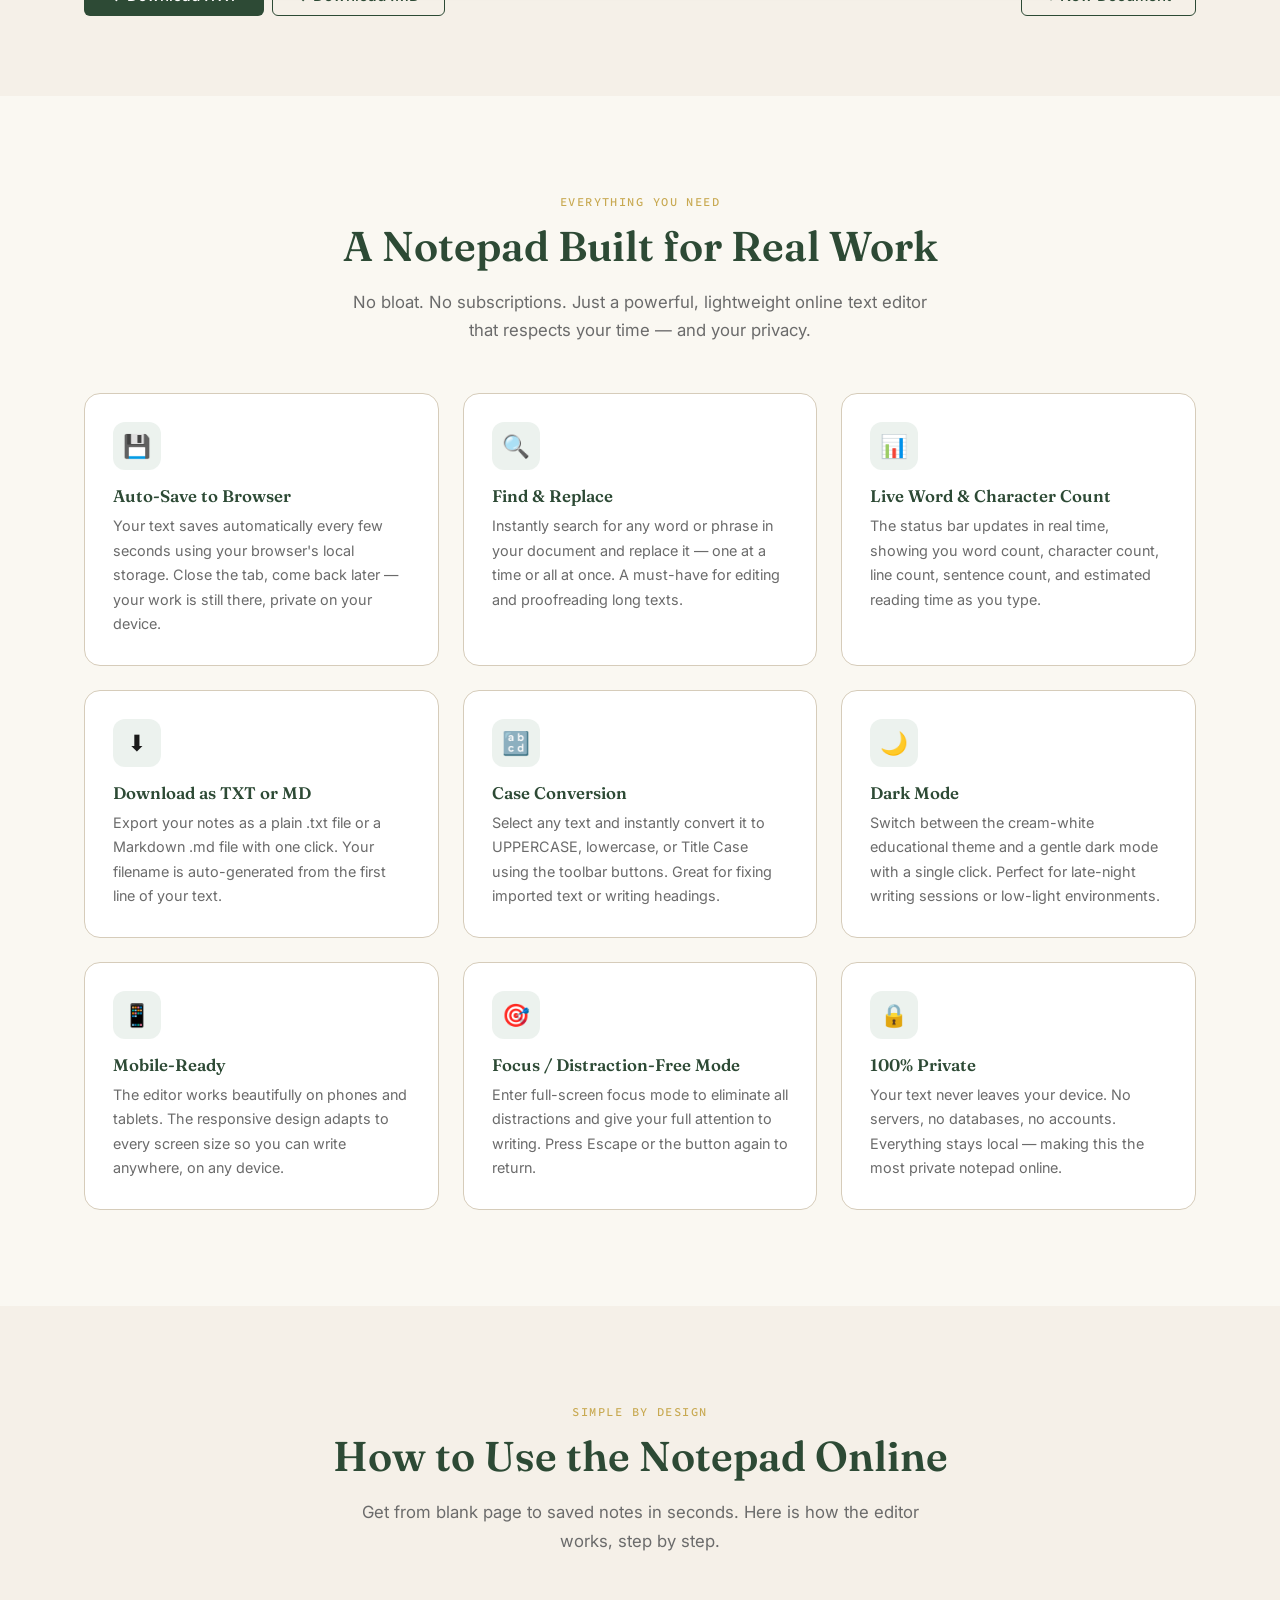
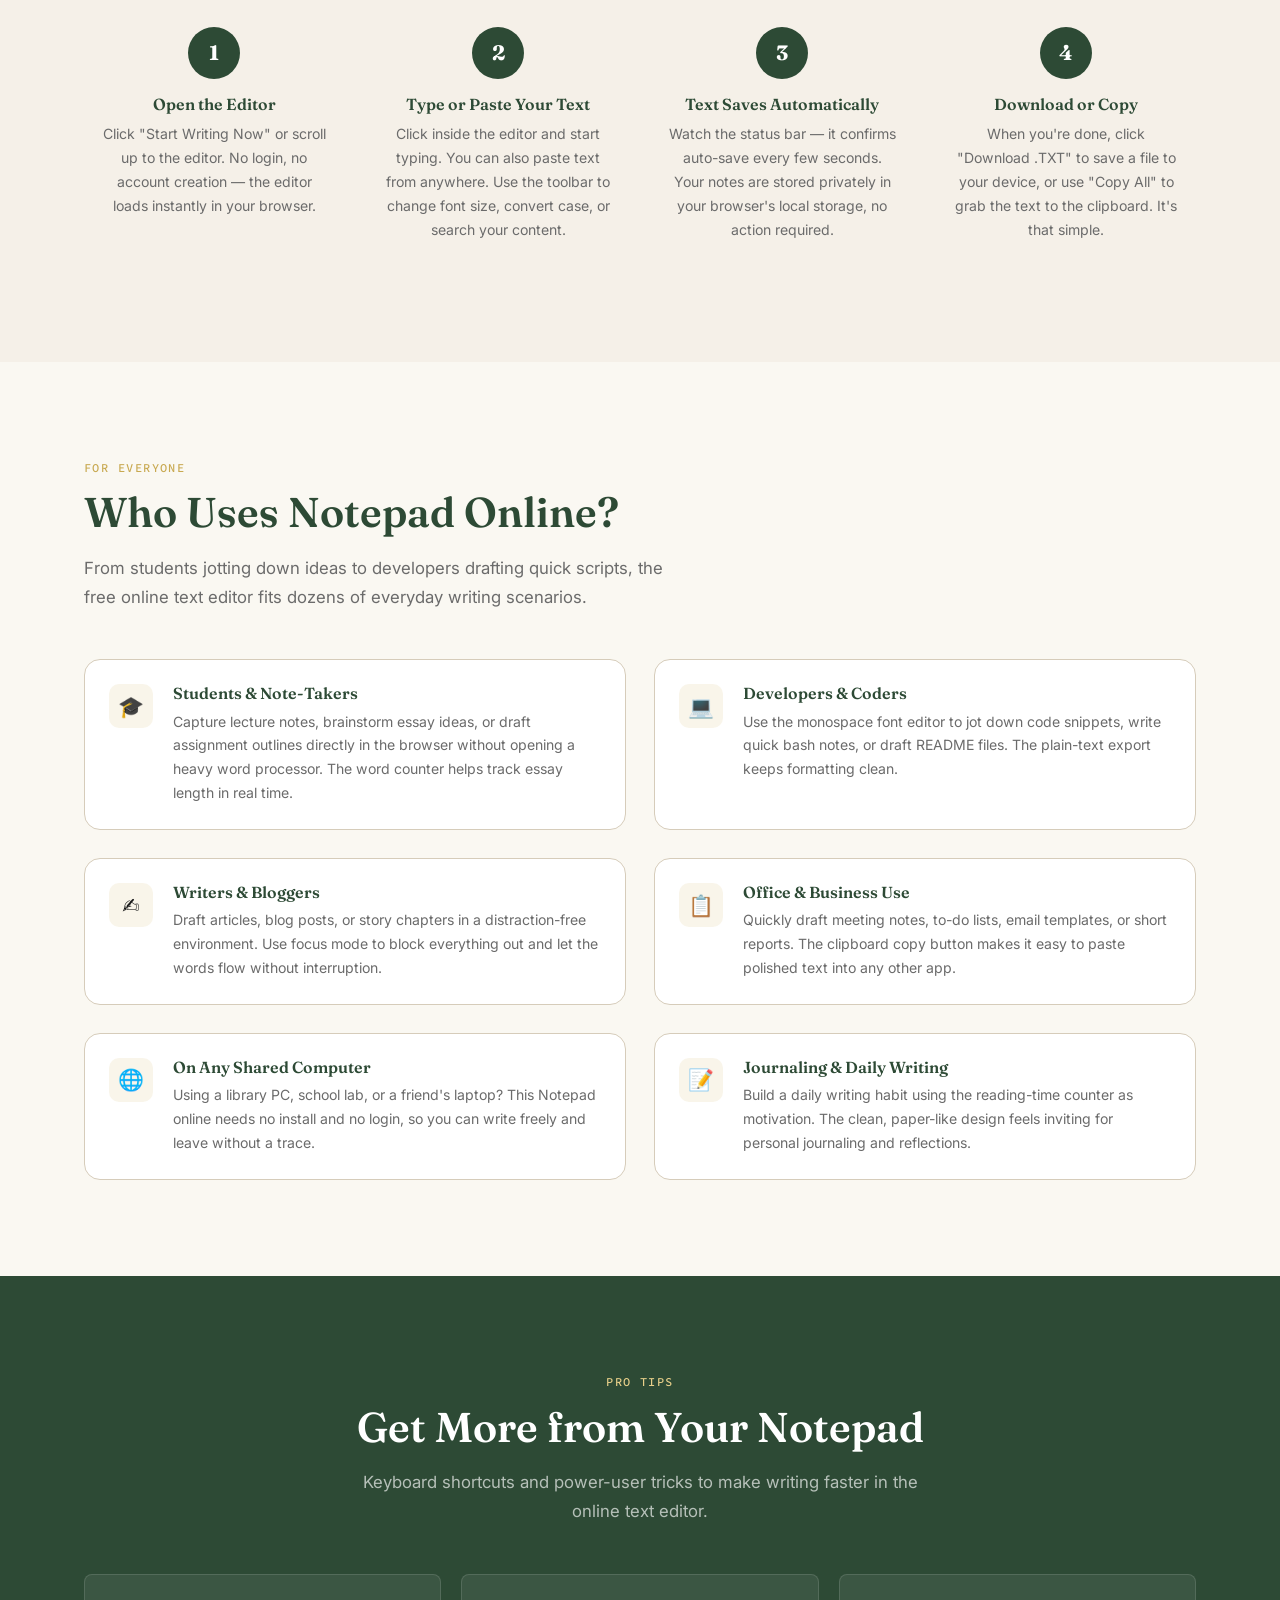
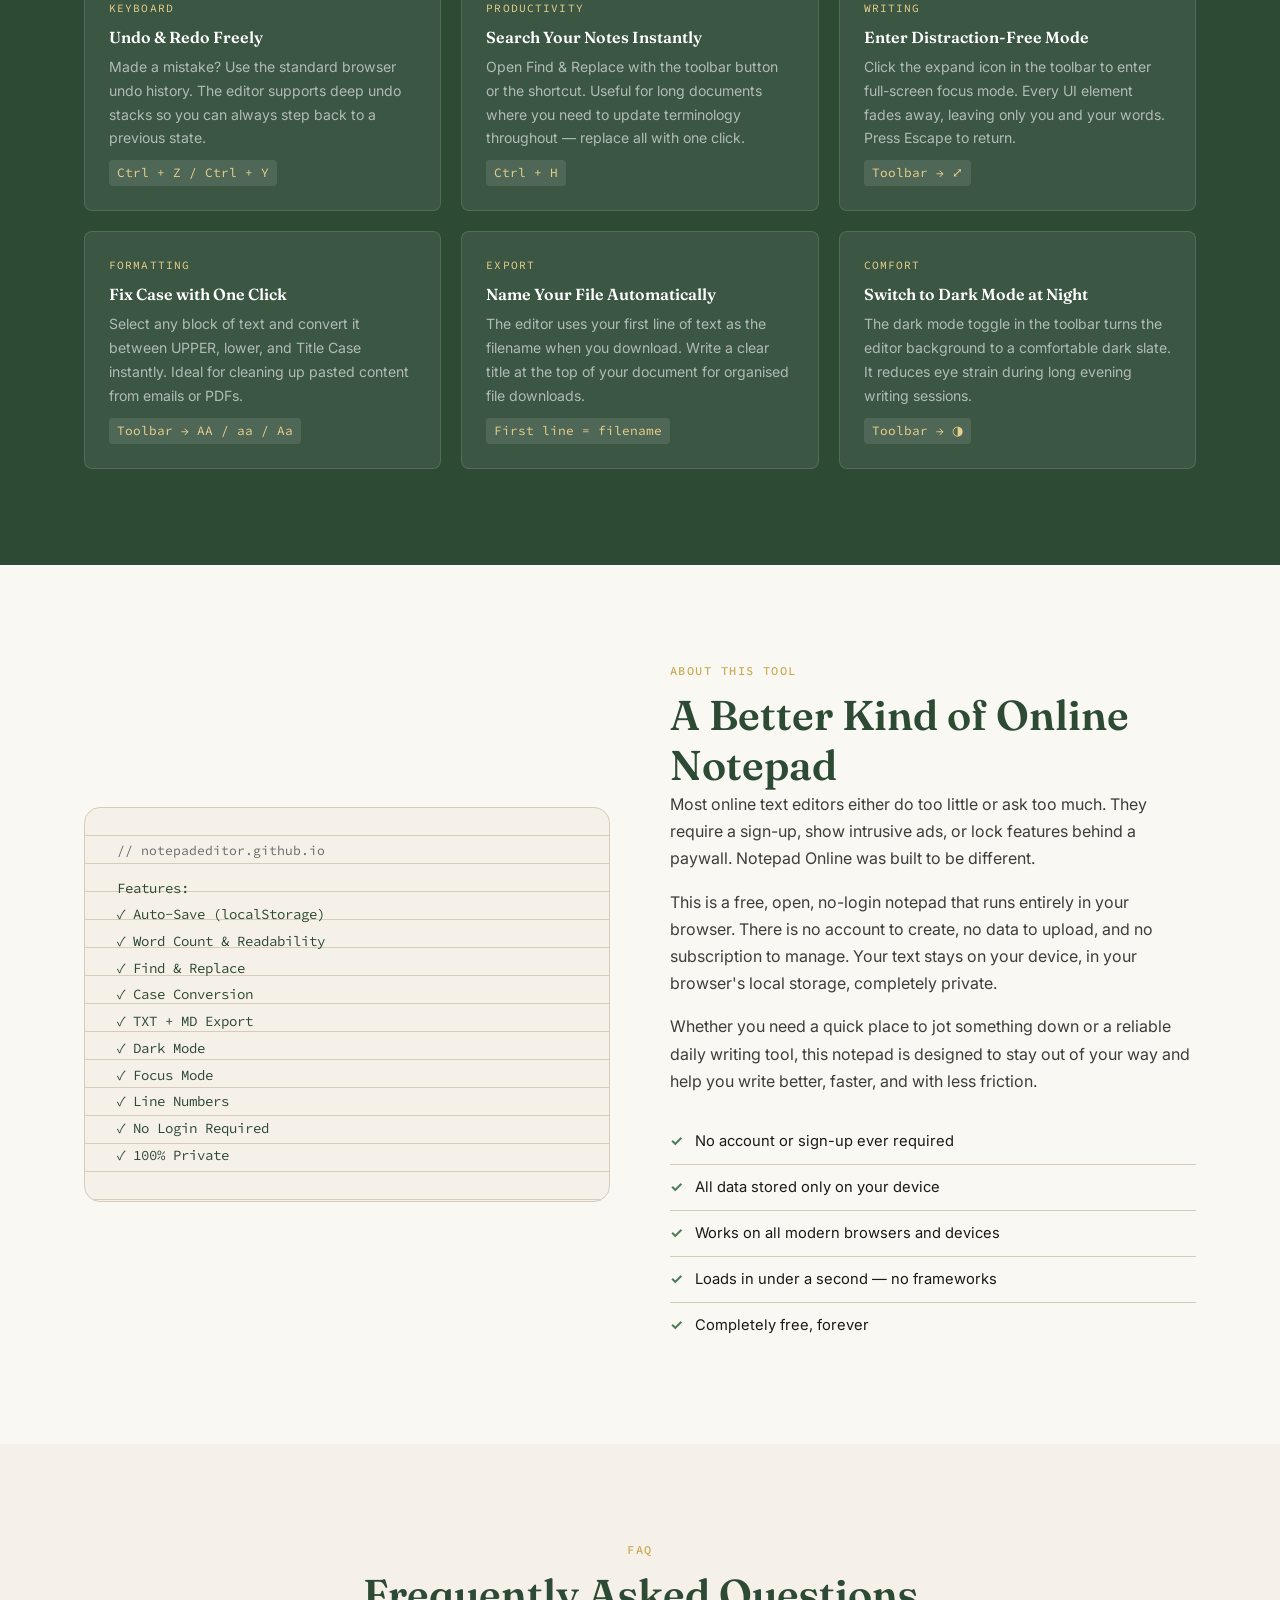
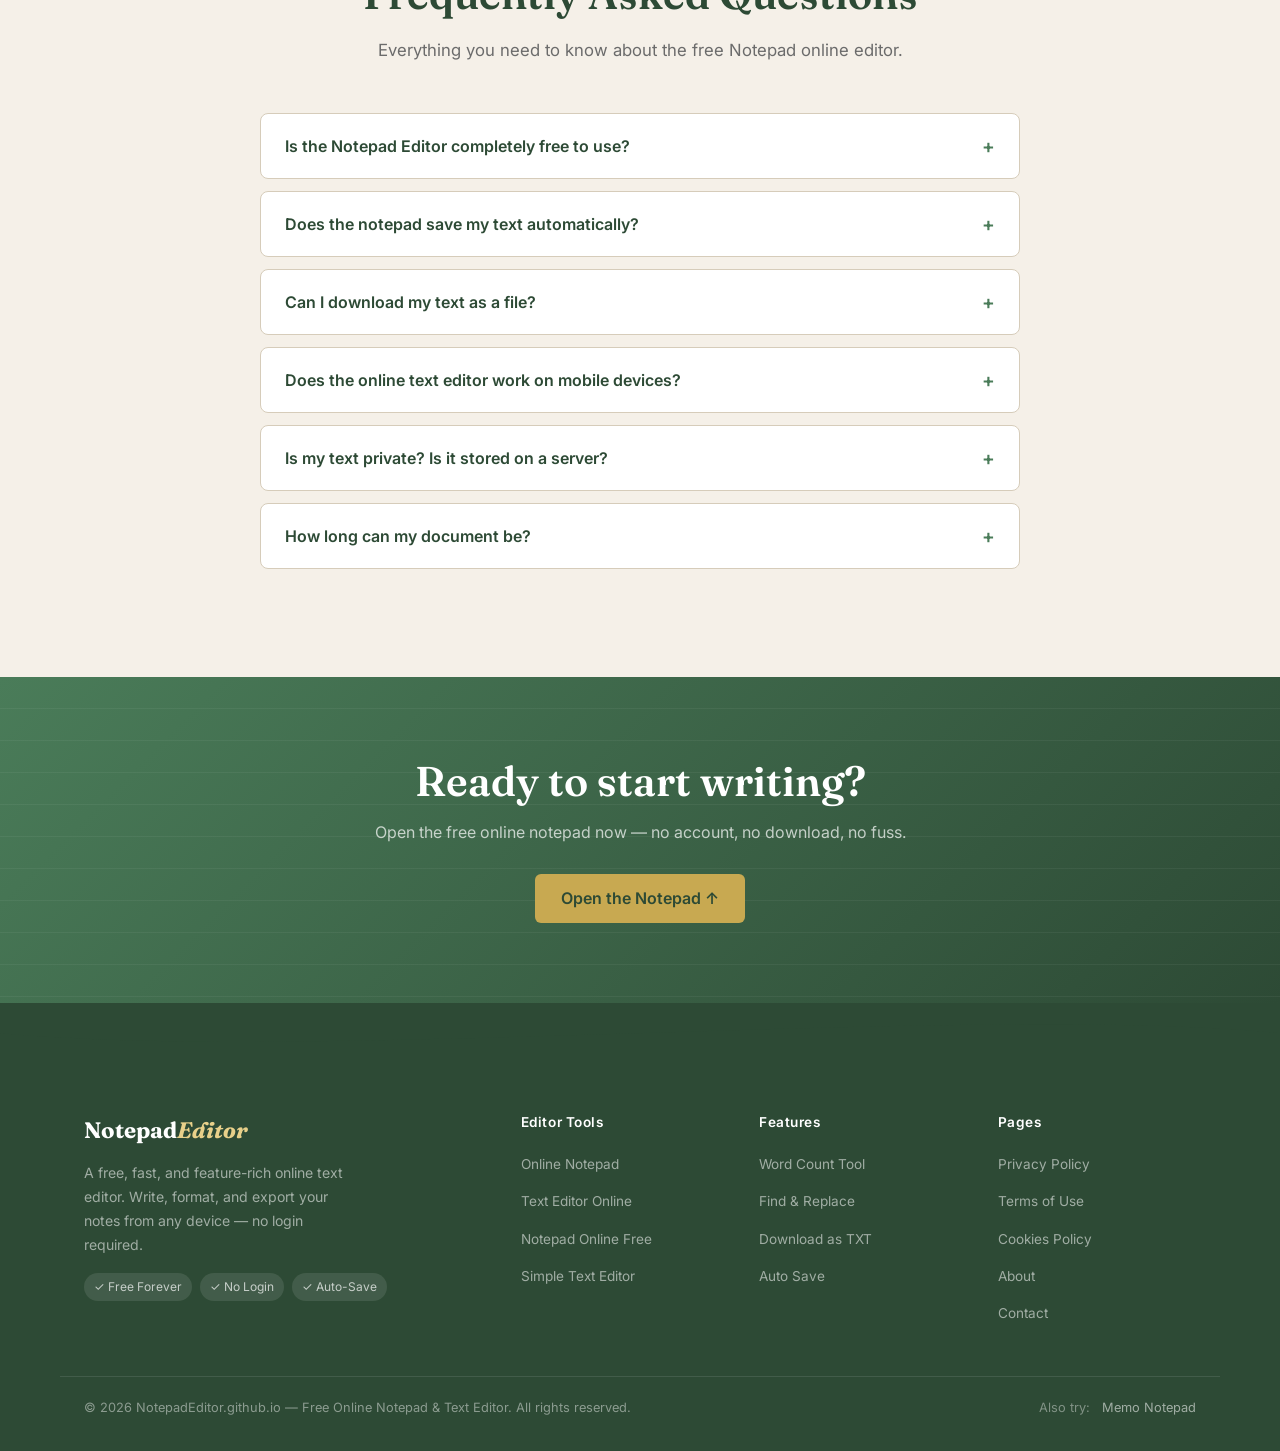
==== commit bab9b3bc: "Update index.html" ====
--- a/index.html
+++ b/index.html
@@ -12,9 +12,9 @@
 </script>
   <meta charset="UTF-8">
   <meta name="viewport" content="width=device-width, initial-scale=1.0">
-  <title>Notepad Editor Online — Free Text Editor | NotepadEditor.github.io</title>
-  <meta name="description" content="Free online notepad editor with rich text formatting, word count, find & replace, auto-save, and download. Fast, distraction-free text editor — no login required.">
-  <meta name="keywords" content="notepad editor, online notepad, text editor online, notepad online free, simple text editor, notepad editor online, free notepad, write online, online text editor">
+  <title>Notepad Online — Free Text Editor | NotepadEditor.github.io</title>
+  <meta name="description" content="Free online notepad with rich text formatting, word count, find & replace, auto-save, and download. Fast, distraction-free text editor — no login required.">
+  <meta name="keywords" content="notepad editor, online notepad, text editor online, notepad online free, simple text editor, notepad online, free notepad, write online, online text editor">
   <meta name="robots" content="index, follow">
   <link rel="canonical" href="https://notepadeditor.github.io/">
   <link rel="icon" type="image/png" sizes="32x32" href="/images/favicon.png">
@@ -22,14 +22,14 @@
   <!-- Open Graph -->
   <meta property="og:type" content="website">
   <meta property="og:url" content="https://notepadeditor.github.io/">
-  <meta property="og:title" content="Notepad Editor Online — Free Text Editor">
+  <meta property="og:title" content="Notepad Online — Free Text Editor">
   <meta property="og:description" content="Fast, free notepad online editor with word count, find & replace, auto-save, and download. No sign-up needed.">
   <meta property="og:image" content="https://notepadeditor.github.io/og-image.png">
   <meta property="og:site_name" content="NotepadEditor">
 
   <!-- Twitter Card -->
   <meta name="twitter:card" content="summary_large_image">
-  <meta name="twitter:title" content="Notepad Editor Online — Free Text Editor">
+  <meta name="twitter:title" content="Notepad Online — Free Text Editor">
   <meta name="twitter:description" content="Fast, free notepad online editor with word count, find & replace, auto-save, and download. No sign-up needed.">
   <meta name="twitter:image" content="https://notepadeditor.github.io/og-image.png"> 
 
@@ -38,7 +38,7 @@
   {
     "@context": "https://schema.org",
     "@type": "WebApplication",
-    "name": "Notepad Editor Online",
+    "name": "Notepad Online",
     "url": "https://notepadeditor.github.io/",
     "description": "A free notepad online and text editor with rich formatting, word count, find and replace, auto-save, and TXT download. No login required.",
     "applicationCategory": "ProductivityApplication",
@@ -74,15 +74,15 @@
     "mainEntity": [
       {
         "@type": "Question",
-        "name": "Is the Notepad Editor completely free to use?",
+        "name": "Is the Notepad completely free to use?",
         "acceptedAnswer": {
           "@type": "Answer",
-          "text": "Yes! Notepad Editor Online is 100% free to use with no sign-up or login required. All features including auto-save, download, and find & replace are available at no cost."
+          "text": "Yes! Notepad Online is 100% free to use with no sign-up or login required. All features including auto-save, download, and find & replace are available at no cost."
         }
       },
       {
         "@type": "Question",
-        "name": "Does Notepad Editor save my text automatically?",
+        "name": "Does Notepad save my text automatically?",
         "acceptedAnswer": {
           "@type": "Answer",
           "text": "Yes, the editor auto-saves your text to your browser's local storage every few seconds. Your notes will still be there if you accidentally close the tab, as long as you return on the same browser."
@@ -101,7 +101,7 @@
         "name": "Does the online text editor work on mobile?",
         "acceptedAnswer": {
           "@type": "Answer",
-          "text": "Yes. Notepad Editor is fully responsive and works on smartphones and tablets. The toolbar and editor adapt to smaller screens for a comfortable writing experience."
+          "text": "Yes. Notepad is fully responsive and works on smartphones and tablets. The toolbar and editor adapt to smaller screens for a comfortable writing experience."
         }
       },
       {
@@ -319,7 +319,7 @@
     <div class="container">
       <div class="text-center">
         <span class="section-eyebrow reveal">Everything you need</span>
-        <h2 class="section-head reveal">A Notepad Editor Built for Real Work</h2>
+        <h2 class="section-head reveal">A Notepad Built for Real Work</h2>
         <p class="section-sub reveal">No bloat. No subscriptions. Just a powerful, lightweight online text editor that respects your time — and your privacy.</p>
       </div>
       <div class="features-grid">
@@ -366,7 +366,7 @@
         <div class="feature-card reveal reveal-delay-3">
           <div class="feature-icon">🔒</div>
           <h3>100% Private</h3>
-          <p>Your text never leaves your device. No servers, no databases, no accounts. Everything stays local — making this the most private notepad editor online.</p>
+          <p>Your text never leaves your device. No servers, no databases, no accounts. Everything stays local — making this the most private notepad online.</p>
         </div>
       </div>
     </div>
@@ -410,7 +410,7 @@
     <div class="container">
       <div>
         <span class="section-eyebrow reveal">For everyone</span>
-        <h2 class="section-head reveal">Who Uses Notepad Editor Online?</h2>
+        <h2 class="section-head reveal">Who Uses Notepad Online?</h2>
         <p class="section-sub reveal">From students jotting down ideas to developers drafting quick scripts, the free online text editor fits dozens of everyday writing scenarios.</p>
       </div>
       <div class="use-cases-grid">
@@ -534,9 +534,9 @@
         <div class="about-text reveal">
           <span class="section-eyebrow">About this tool</span>
           <h2>A Better Kind of Online Notepad</h2>
-          <p>Most online text editors either do too little or ask too much. They require a sign-up, show intrusive ads, or lock features behind a paywall. Notepad Editor Online was built to be different.</p>
+          <p>Most online text editors either do too little or ask too much. They require a sign-up, show intrusive ads, or lock features behind a paywall. Notepad Online was built to be different.</p>
           <p>This is a free, open, no-login notepad that runs entirely in your browser. There is no account to create, no data to upload, and no subscription to manage. Your text stays on your device, in your browser's local storage, completely private.</p>
-          <p>Whether you need a quick place to jot something down or a reliable daily writing tool, this notepad editor is designed to stay out of your way and help you write better, faster, and with less friction.</p>
+          <p>Whether you need a quick place to jot something down or a reliable daily writing tool, this notepad is designed to stay out of your way and help you write better, faster, and with less friction.</p>
           <ul class="about-list">
             <li>No account or sign-up ever required</li>
             <li>All data stored only on your device</li>
@@ -563,7 +563,7 @@
             Is the Notepad Editor completely free to use?
             <span class="faq-icon" aria-hidden="true">+</span>
           </button>
-          <div class="faq-a"><div class="faq-a-inner">Yes! Notepad Editor Online is 100% free to use with no sign-up or login required. All features — including auto-save, download, find & replace, case conversion, and focus mode — are available to everyone at no cost, with no premium tier.</div></div>
+          <div class="faq-a"><div class="faq-a-inner">Yes! Notepad Online is 100% free to use with no sign-up or login required. All features — including auto-save, download, find & replace, case conversion, and focus mode — are available to everyone at no cost, with no premium tier.</div></div>
         </div>
         <div class="faq-item" role="listitem">
           <button class="faq-q" aria-expanded="false">
@@ -584,7 +584,7 @@
             Does the online text editor work on mobile devices?
             <span class="faq-icon" aria-hidden="true">+</span>
           </button>
-          <div class="faq-a"><div class="faq-a-inner">Yes. Notepad Editor is fully responsive and tested on smartphones and tablets running iOS and Android. The toolbar and editor layout adapt to smaller screens to ensure a comfortable, accessible writing experience on any device.</div></div>
+          <div class="faq-a"><div class="faq-a-inner">Yes. Notepad Online is fully responsive and tested on smartphones and tablets running iOS and Android. The toolbar and editor layout adapt to smaller screens to ensure a comfortable, accessible writing experience on any device.</div></div>
         </div>
         <div class="faq-item" role="listitem">
           <button class="faq-q" aria-expanded="false">
@@ -608,8 +608,8 @@
   <section id="cta-banner" aria-label="Call to action">
     <div class="container">
       <h2>Ready to start writing?</h2>
-      <p>Open the free online notepad editor now — no account, no download, no fuss.</p>
-      <a href="#editor" class="btn-amber">Open the Notepad Editor ↑</a>
+      <p>Open the free online notepad now — no account, no download, no fuss.</p>
+      <a href="#editor" class="btn-amber">Open the Notepad ↑</a>
     </div>
   </section>
 
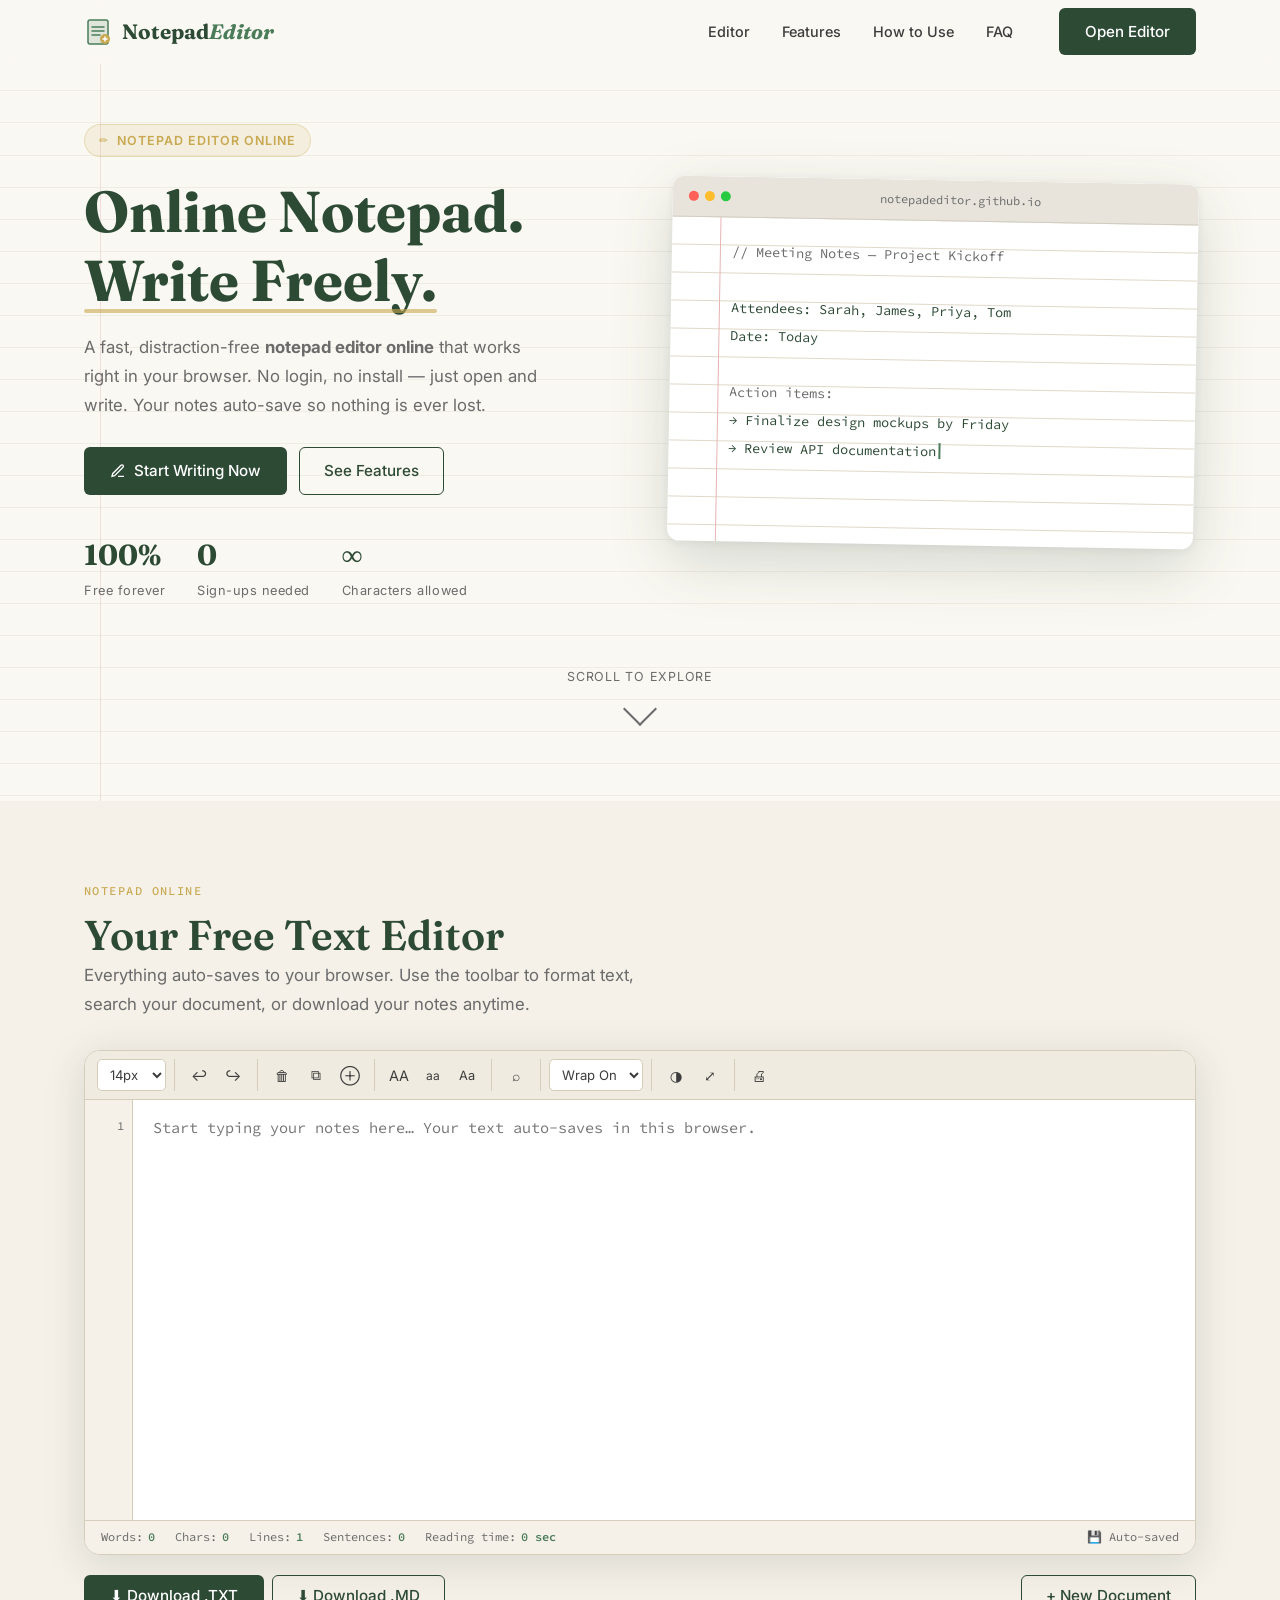
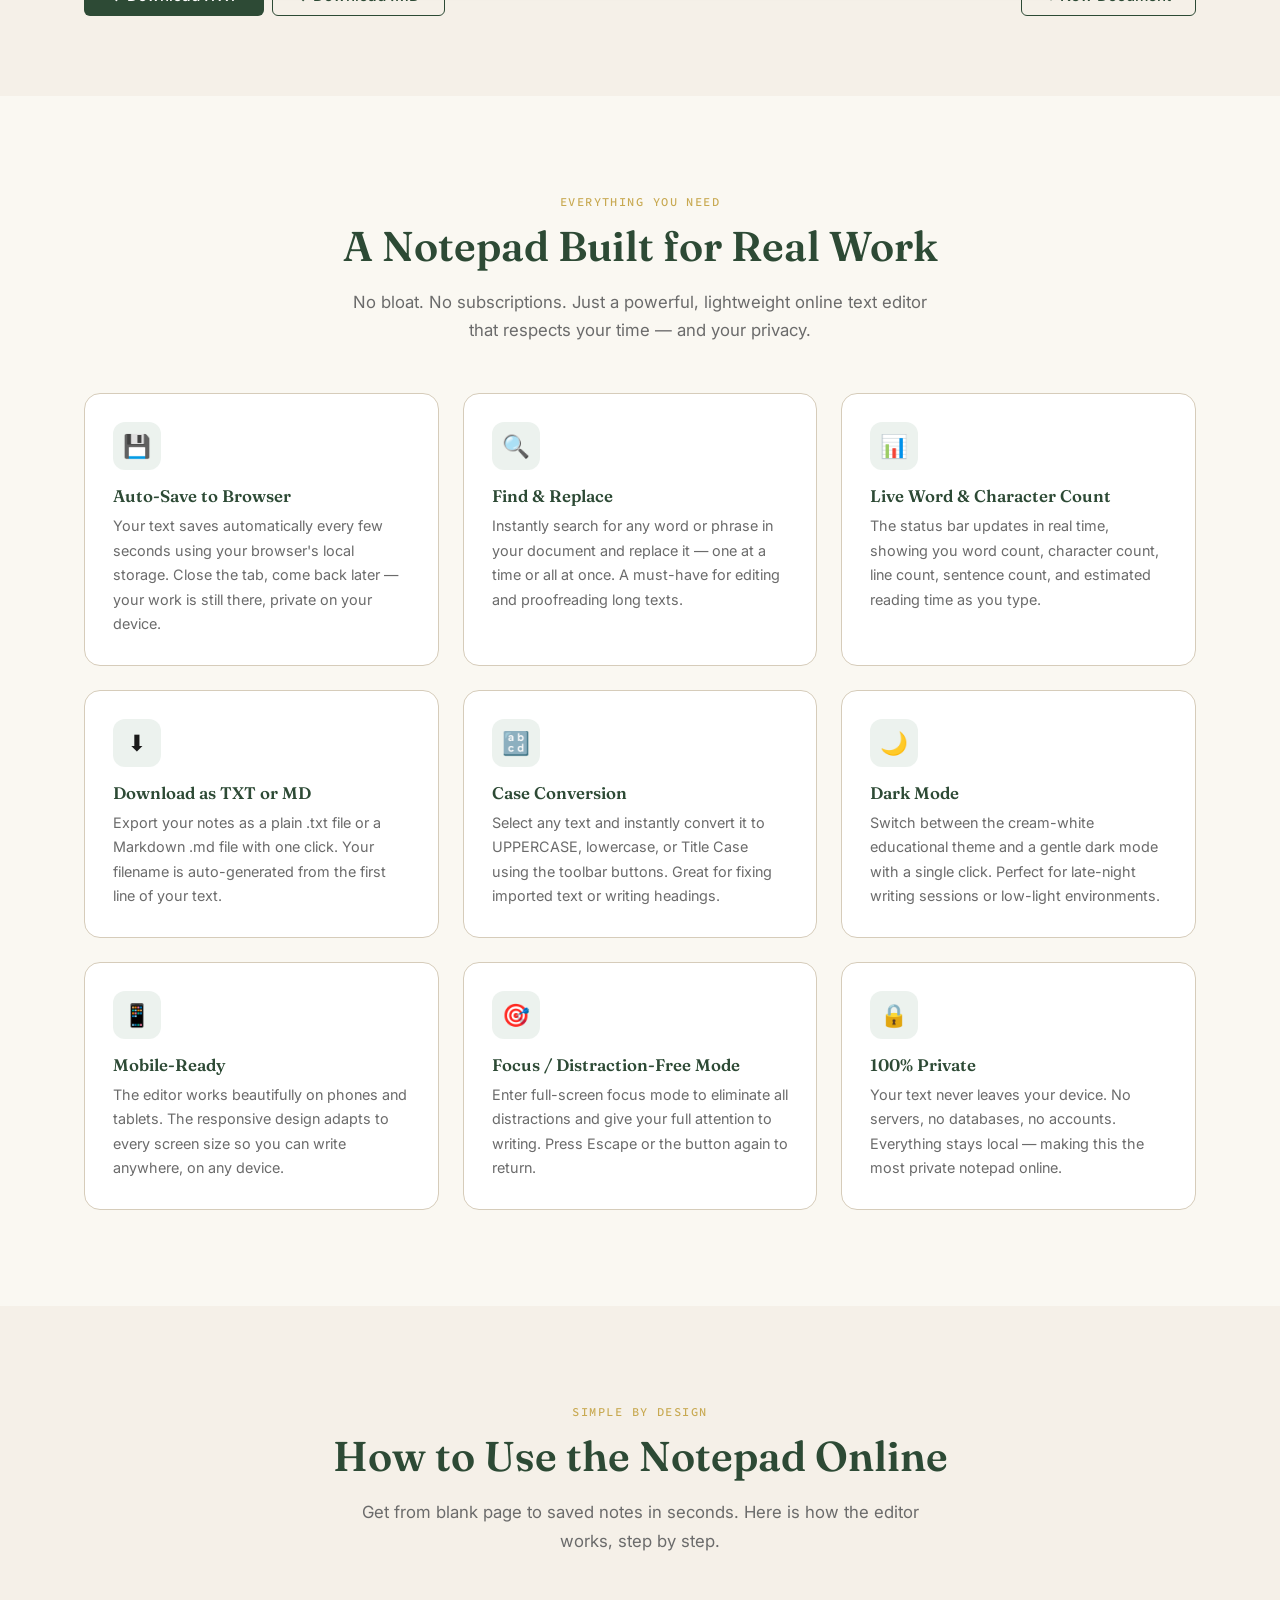
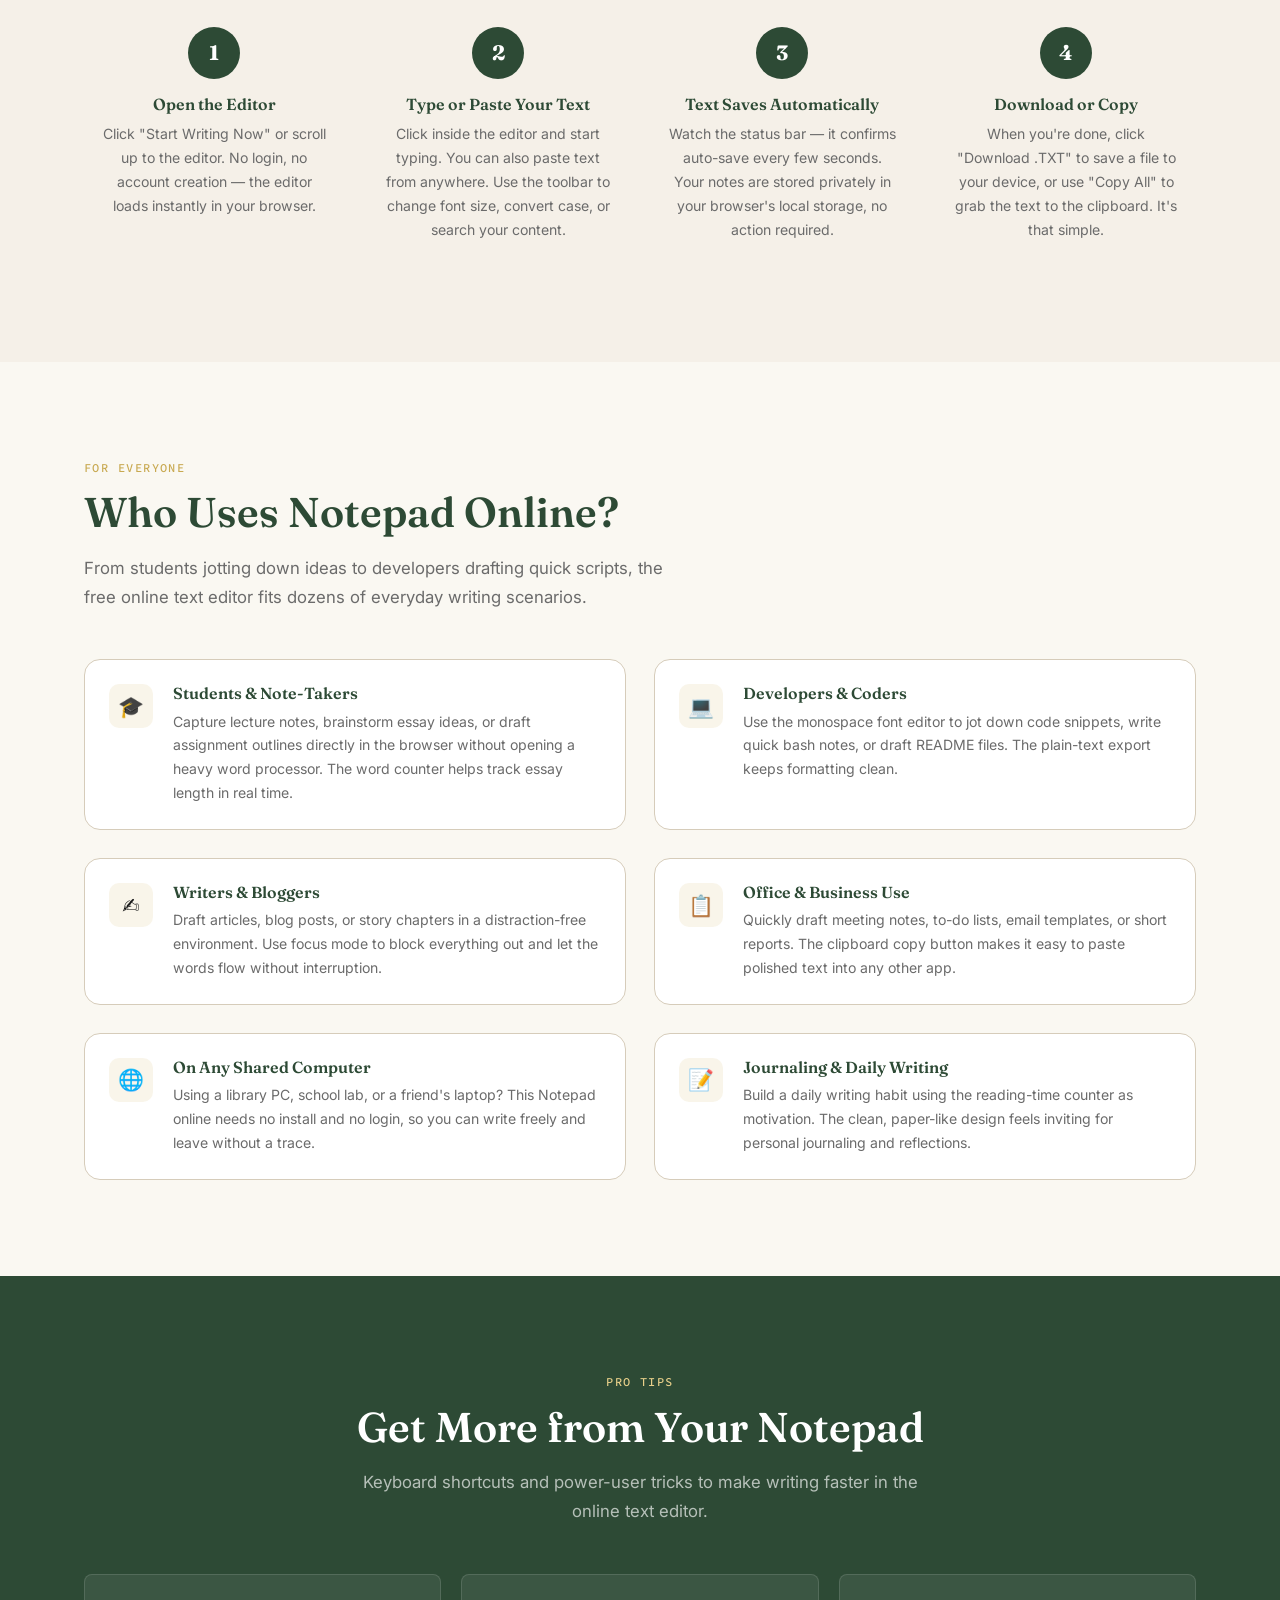
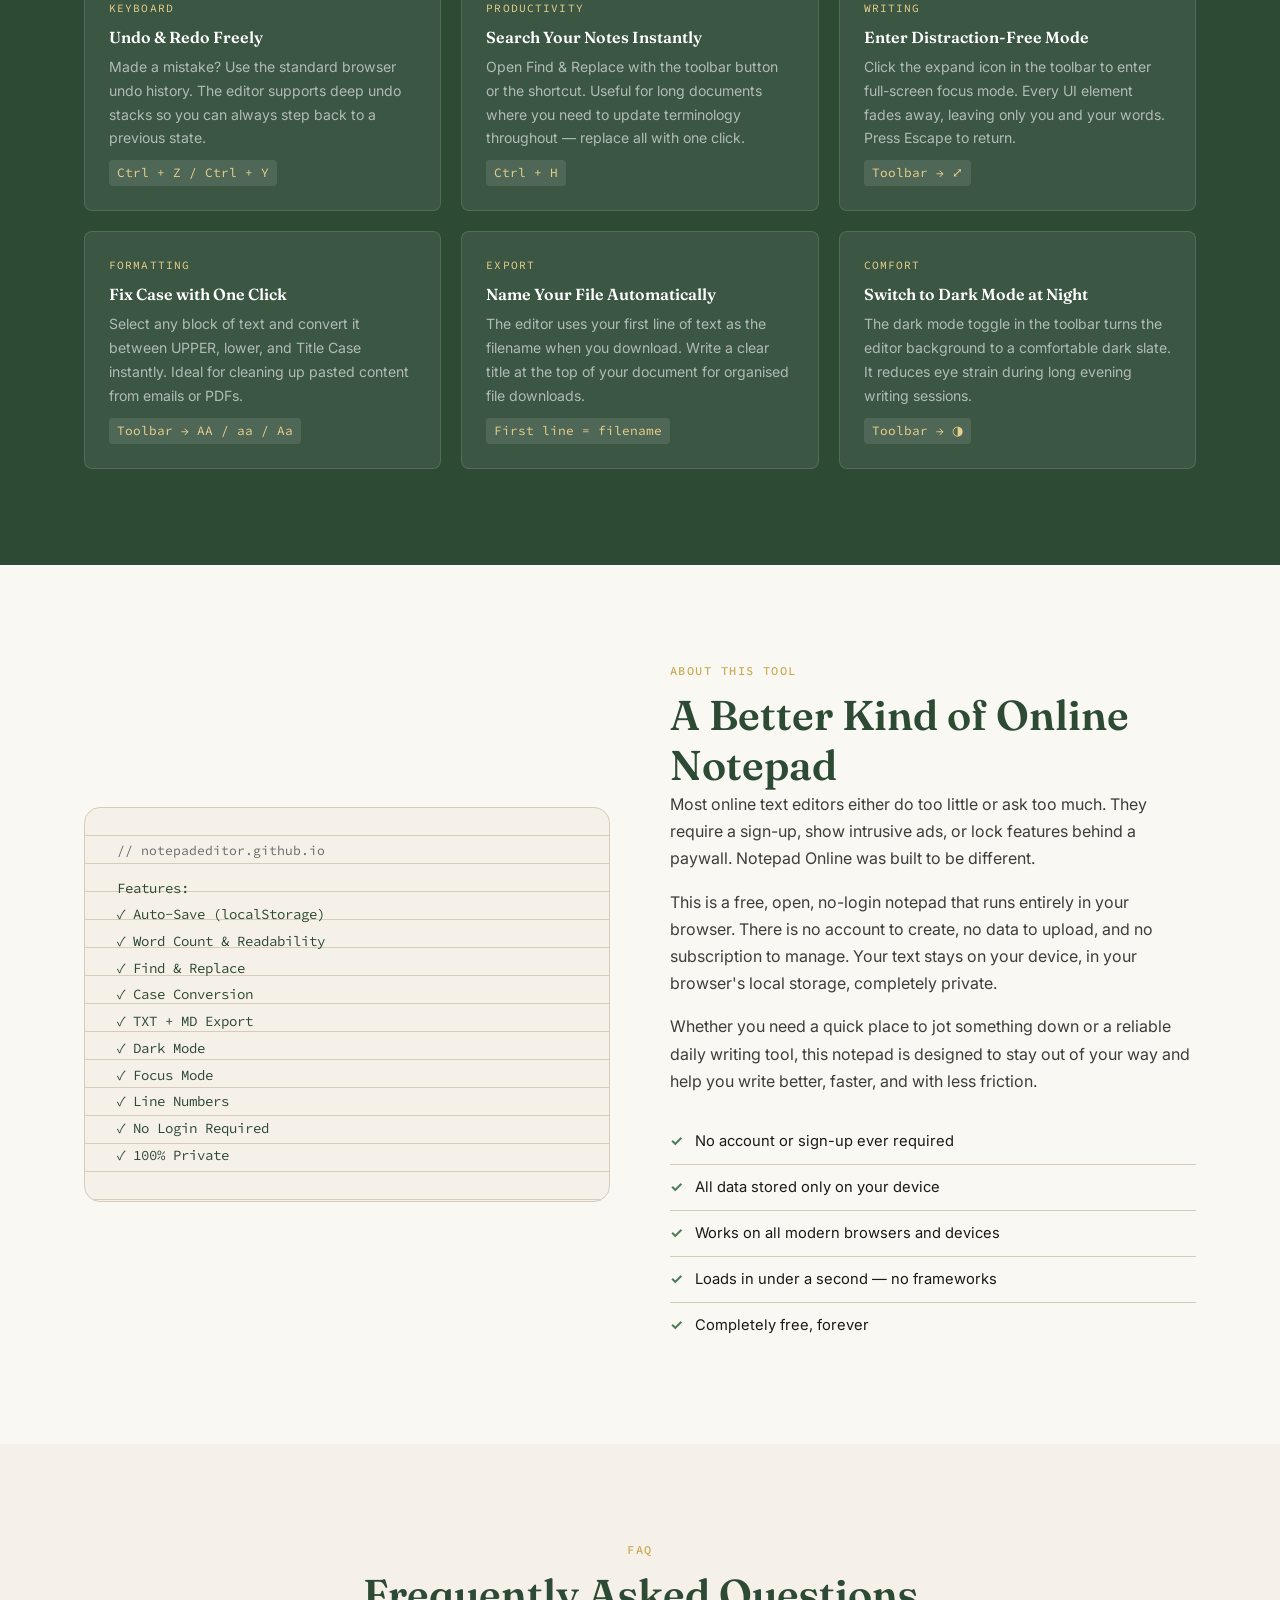
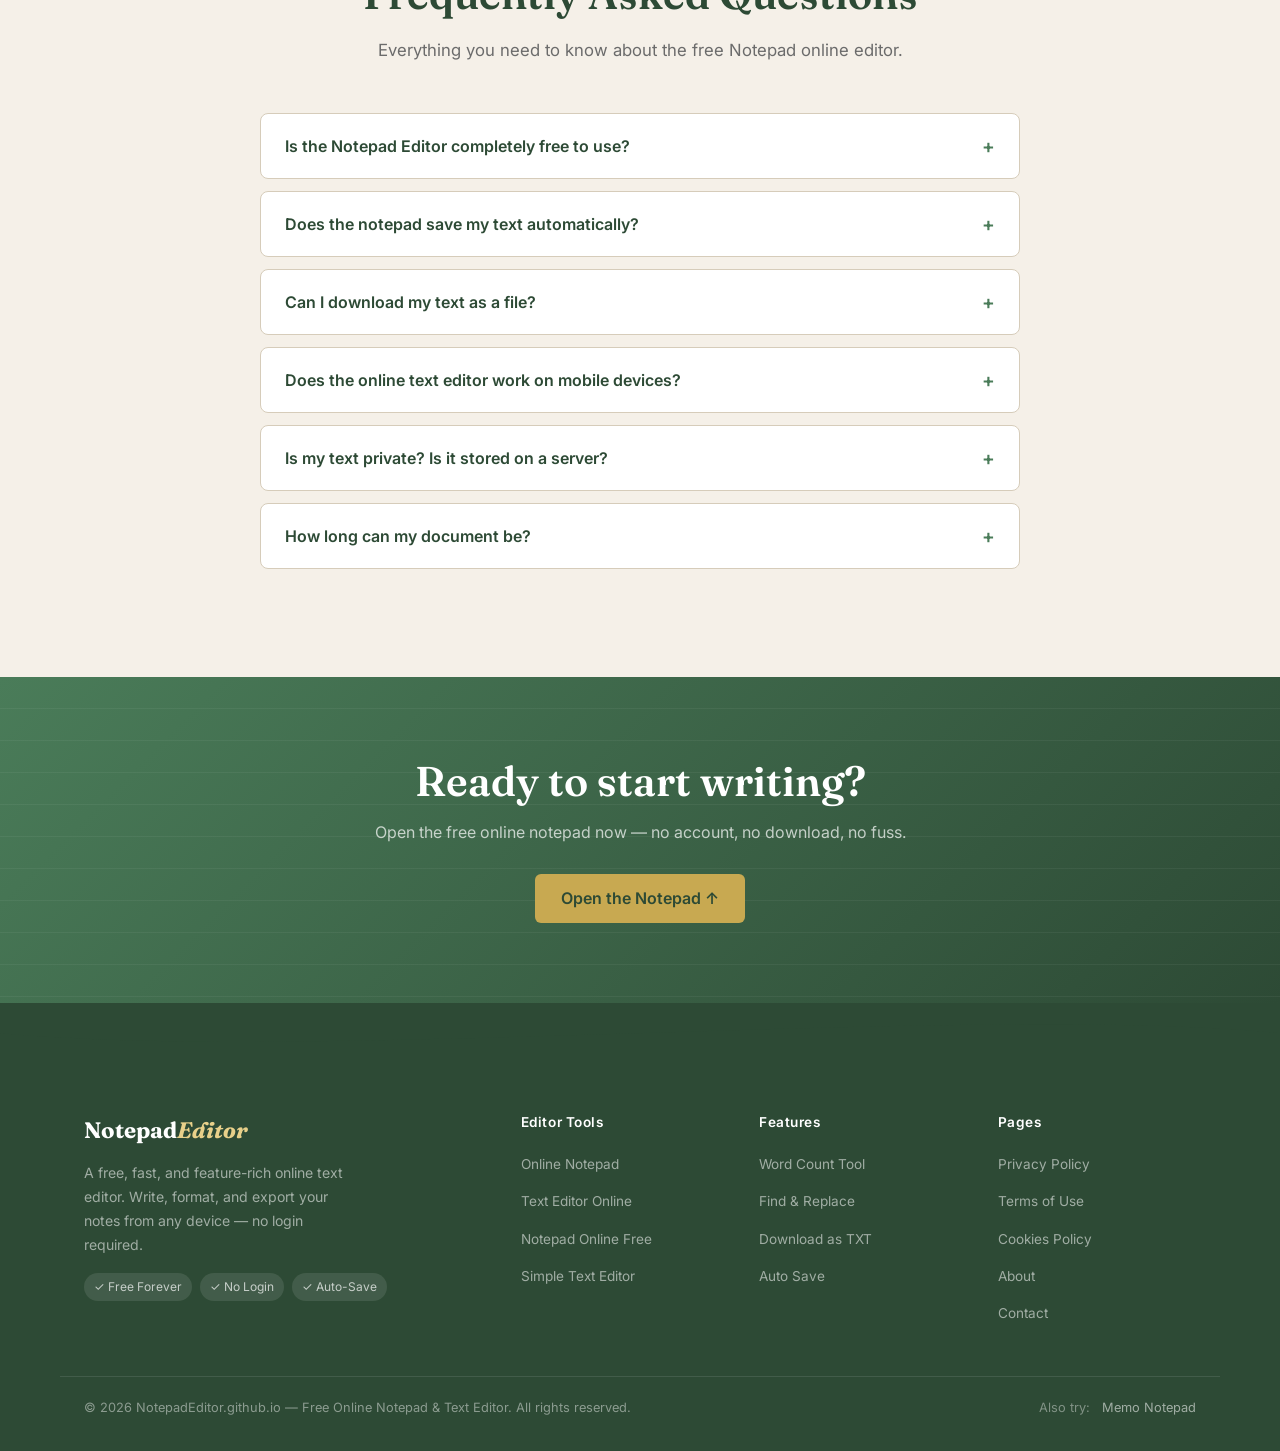
==== commit 650ffd90: "Update index.html" ====
--- a/index.html
+++ b/index.html
@@ -12,7 +12,7 @@
 </script>
   <meta charset="UTF-8">
   <meta name="viewport" content="width=device-width, initial-scale=1.0">
-  <title>Notepad Online — Free Text Editor | NotepadEditor.github.io</title>
+  <title>Notepad Online — Free Text Editor | Web App</title>
   <meta name="description" content="Free online notepad with rich text formatting, word count, find & replace, auto-save, and download. Fast, distraction-free text editor — no login required.">
   <meta name="keywords" content="notepad editor, online notepad, text editor online, notepad online free, simple text editor, notepad online, free notepad, write online, online text editor">
   <meta name="robots" content="index, follow">
@@ -152,7 +152,7 @@
     <div class="hero-inner container">
       <div class="hero-copy">
         <span class="hero-label">Notepad Editor Online</span>
-        <h1>Write Freely.<br><span>Think Clearly.</span></h1>
+        <h1>Online Notepad.<br><span>Write Freely.</span></h1>
         <p class="hero-desc">A fast, distraction-free <strong>notepad editor online</strong> that works right in your browser. No login, no install — just open and write. Your notes auto-save so nothing is ever lost.</p>
         <div class="hero-actions">
           <a href="#editor" class="btn-primary">
